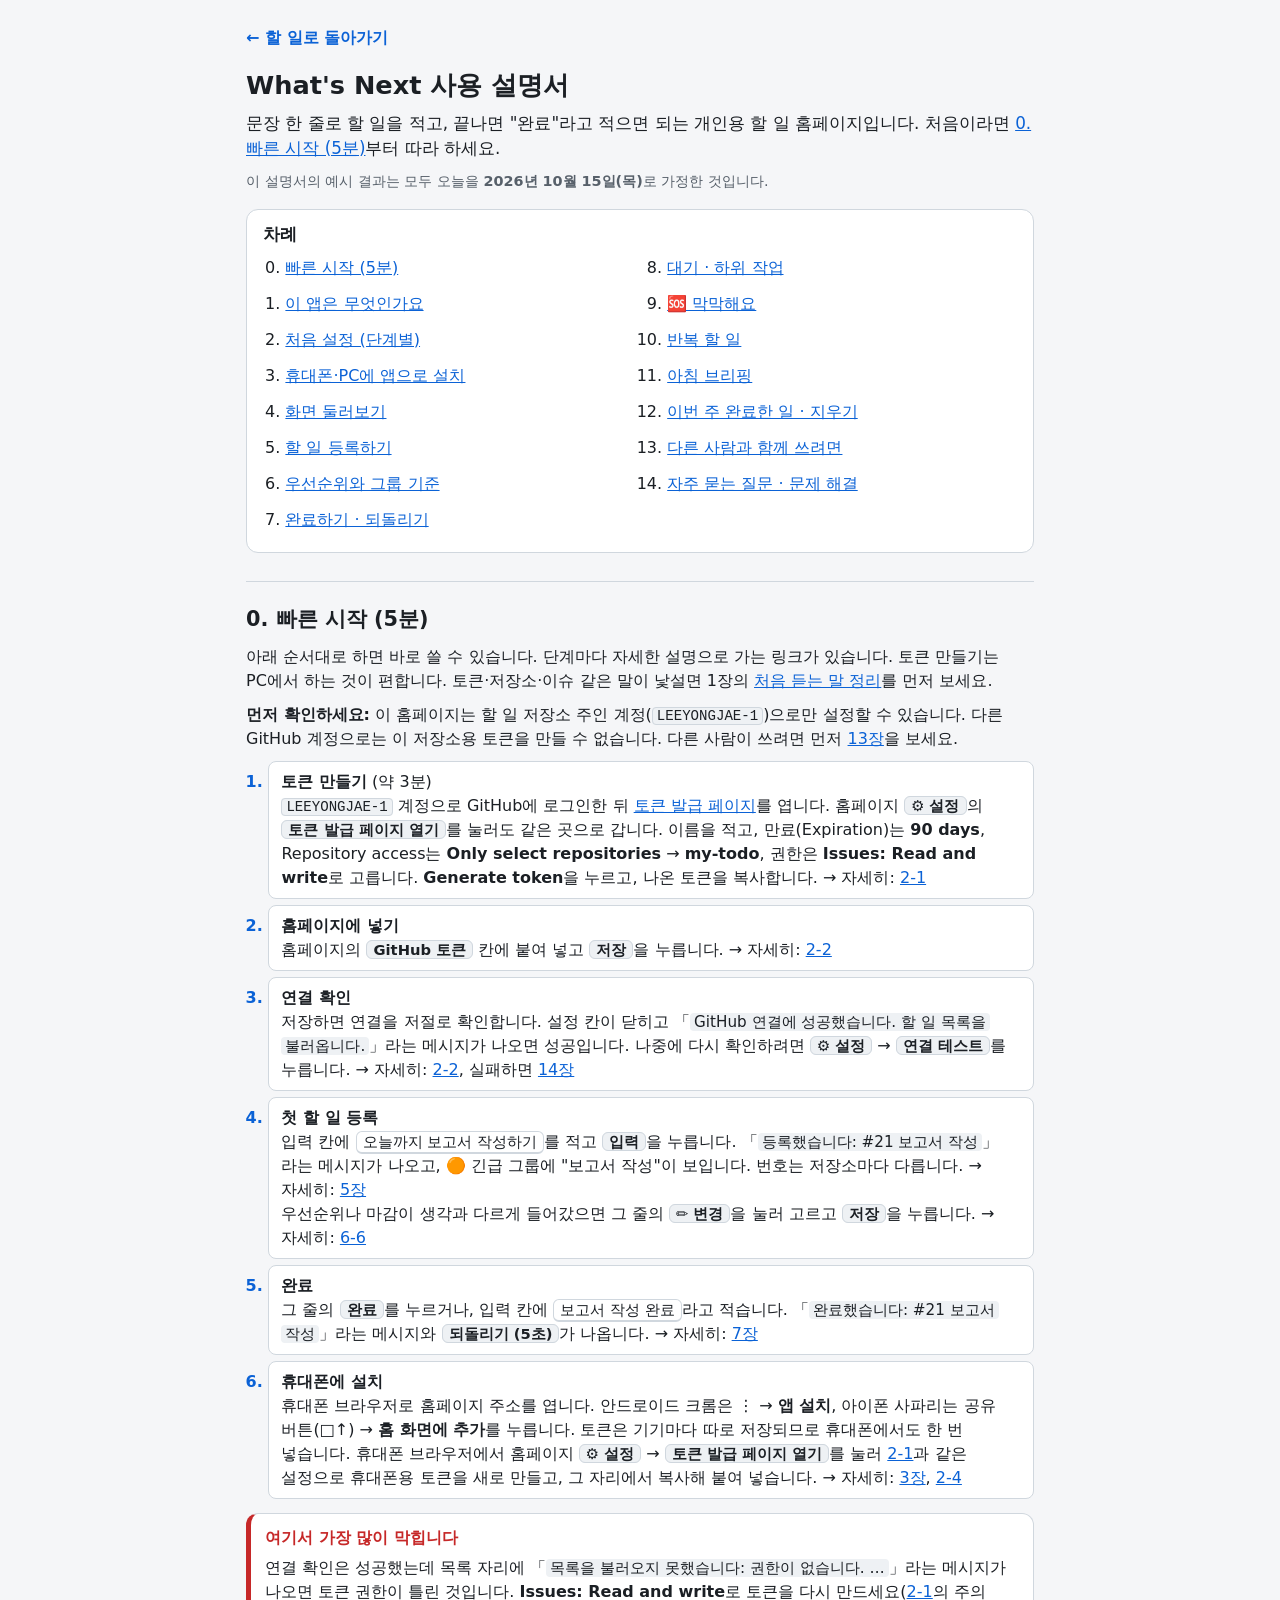
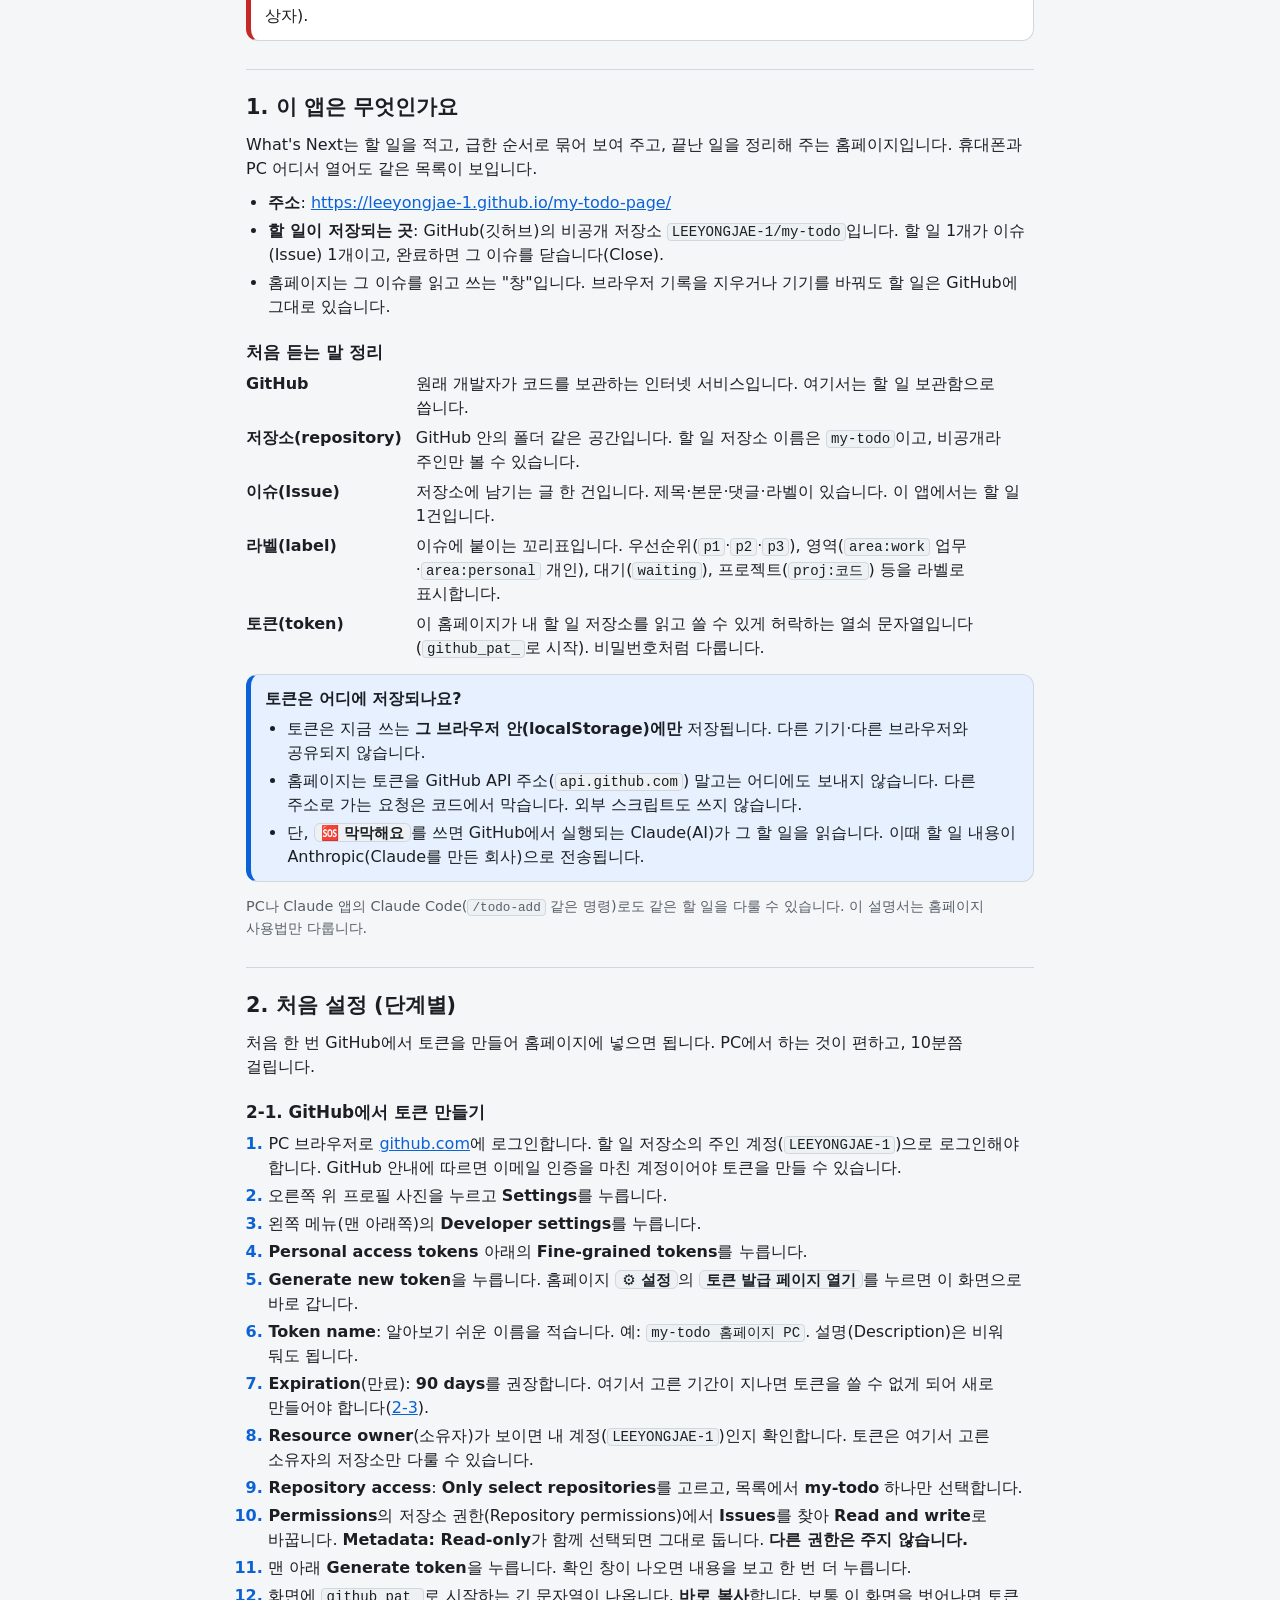
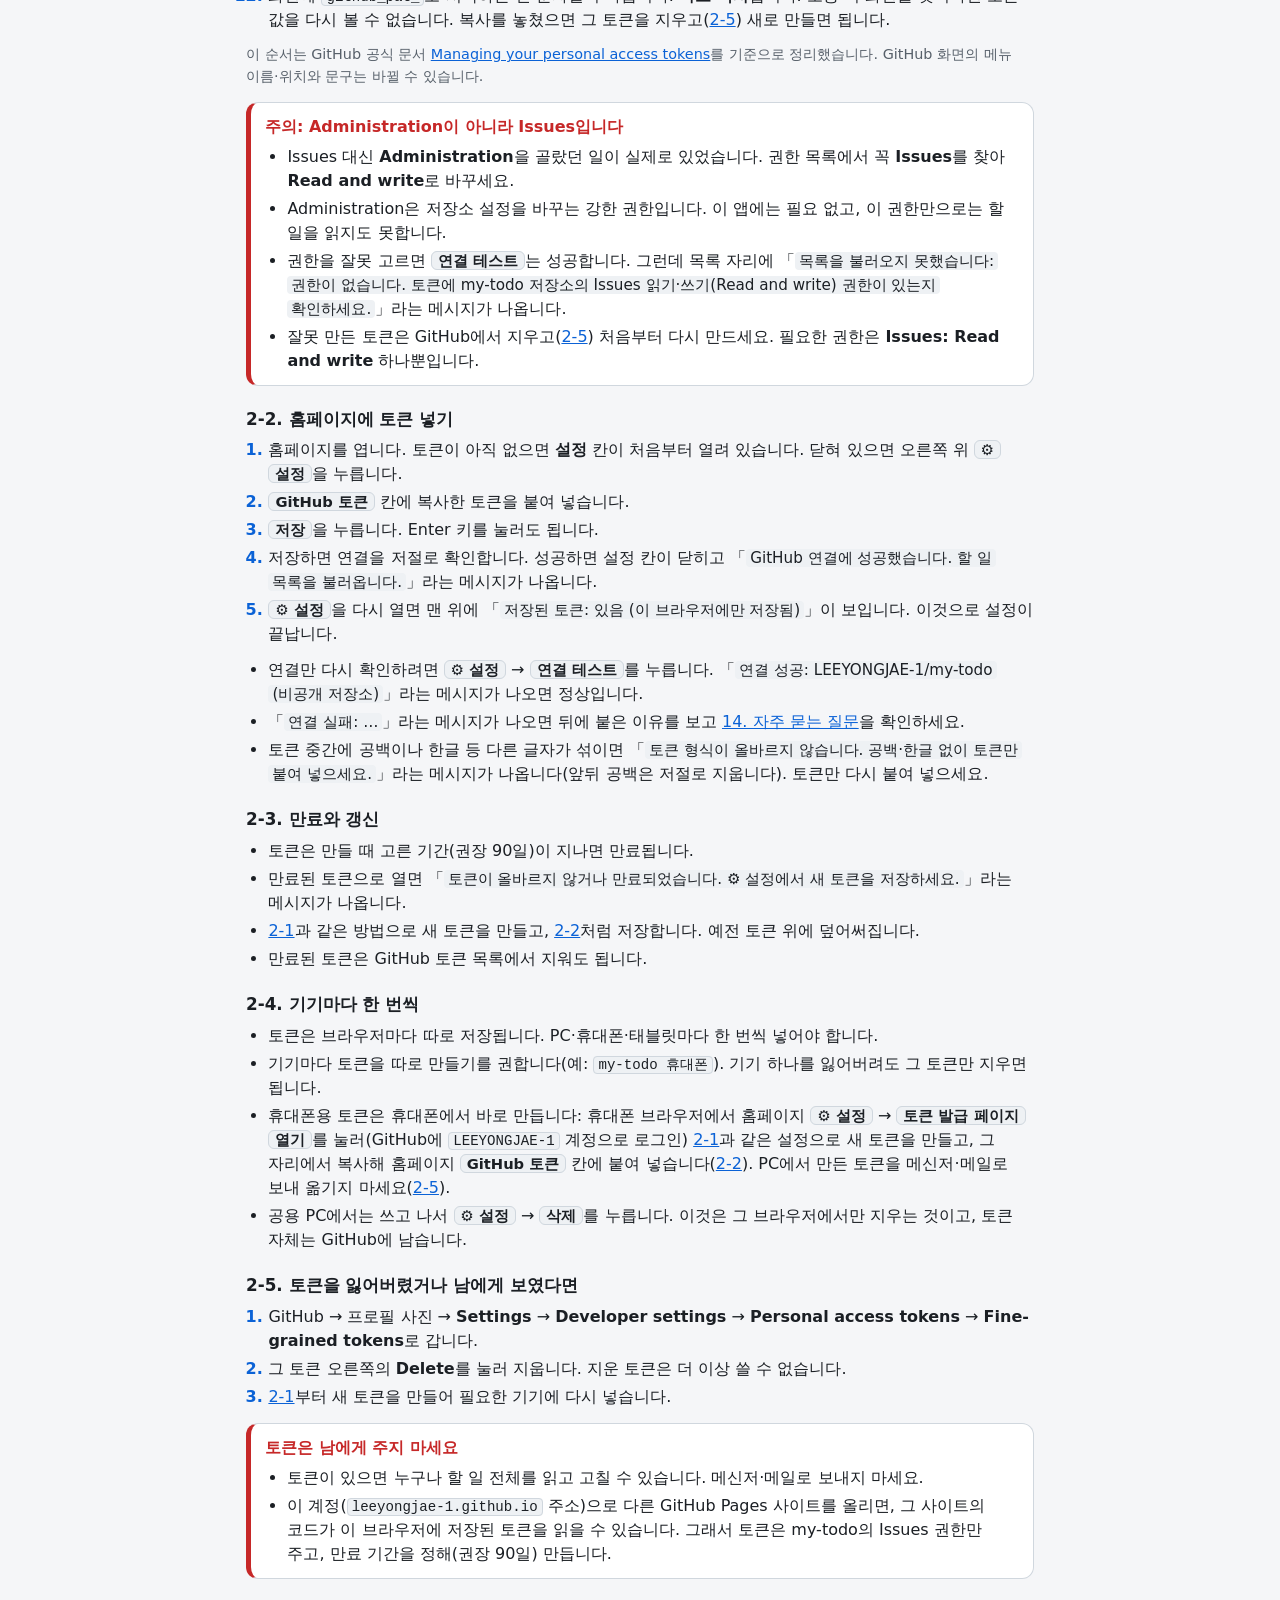
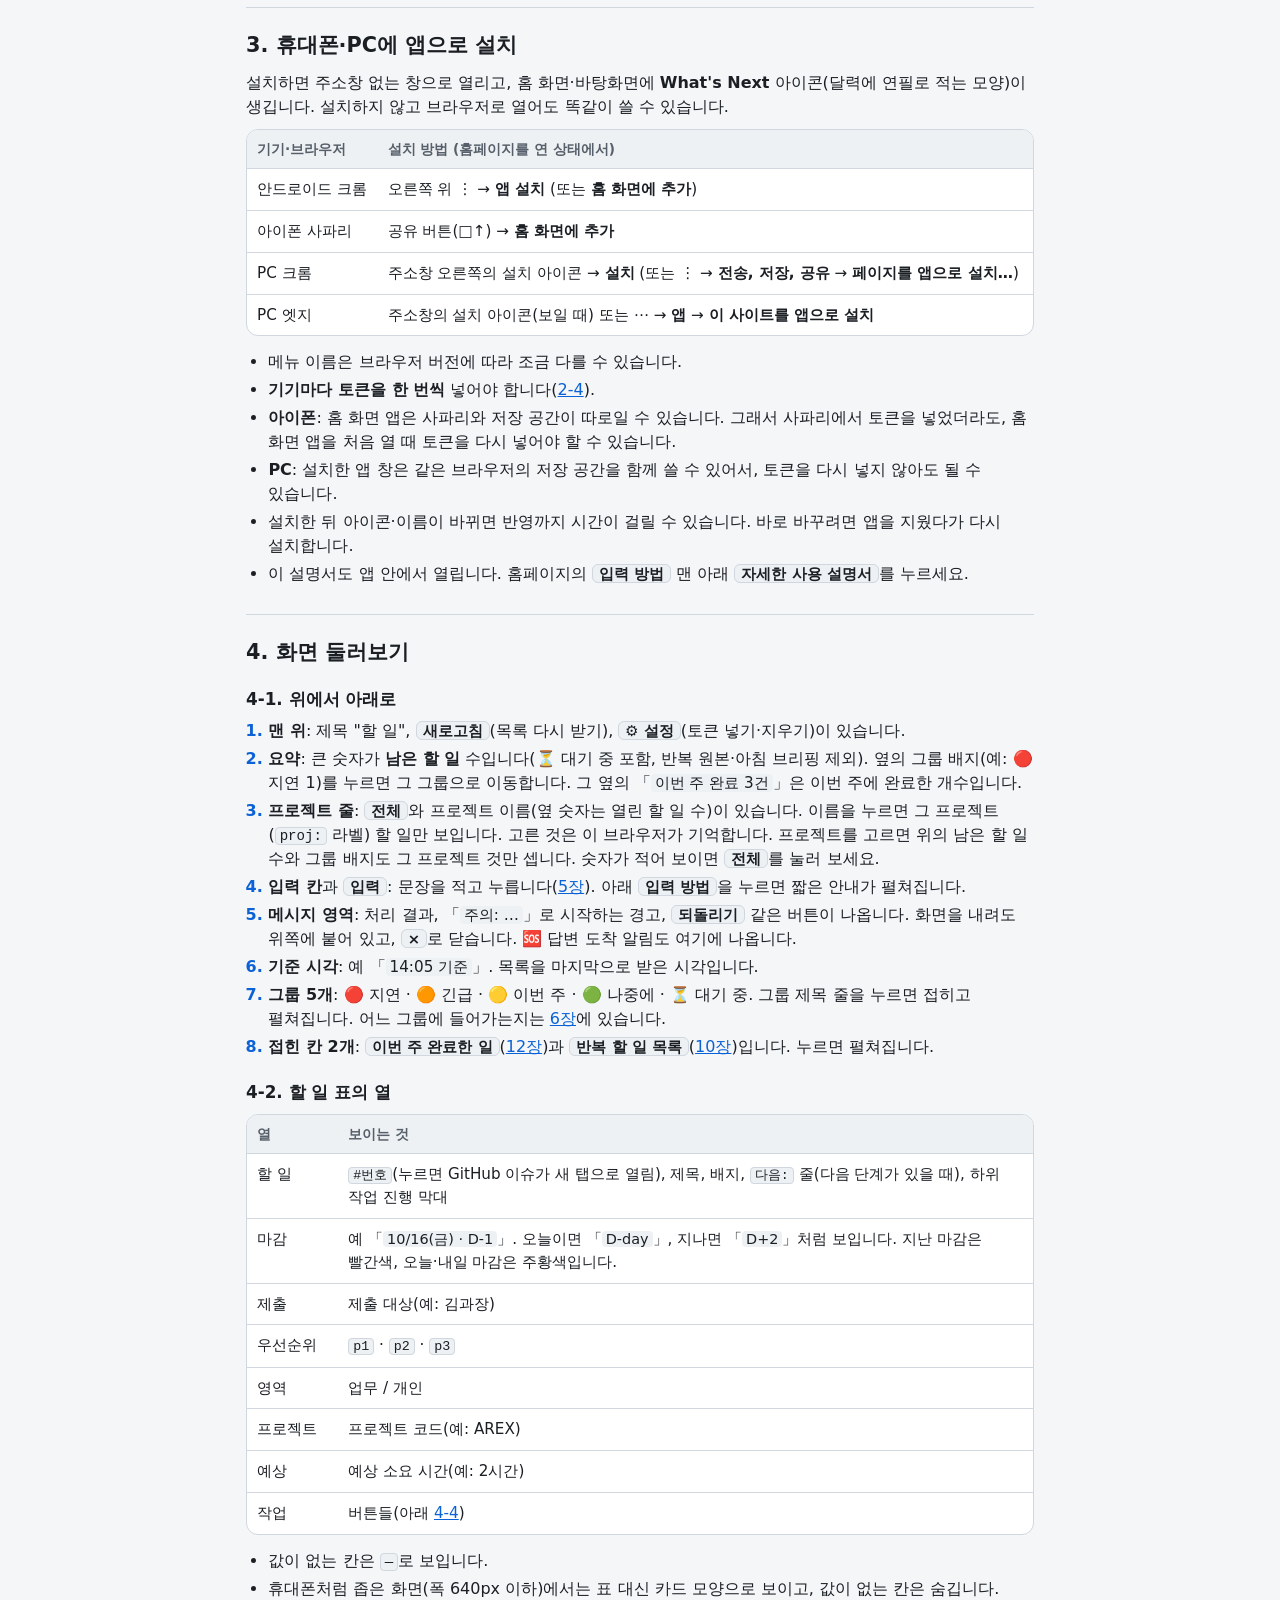
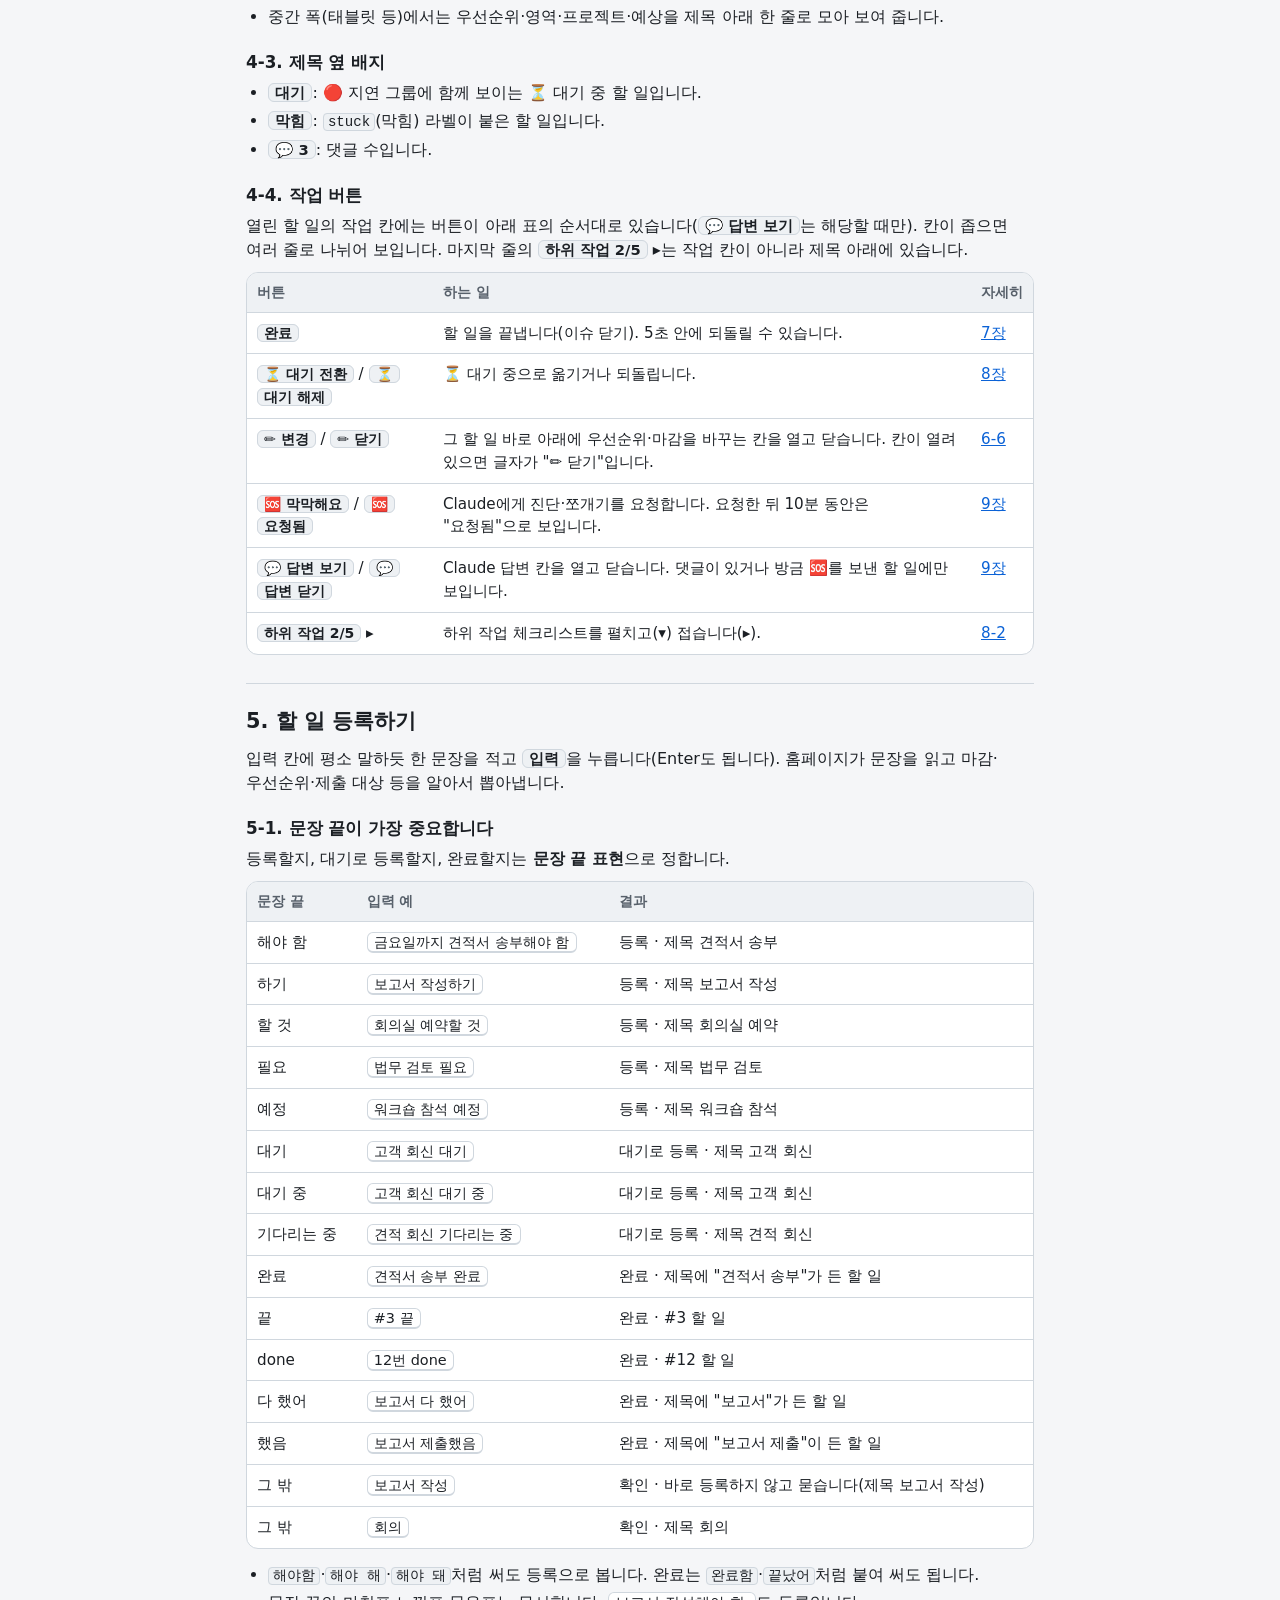
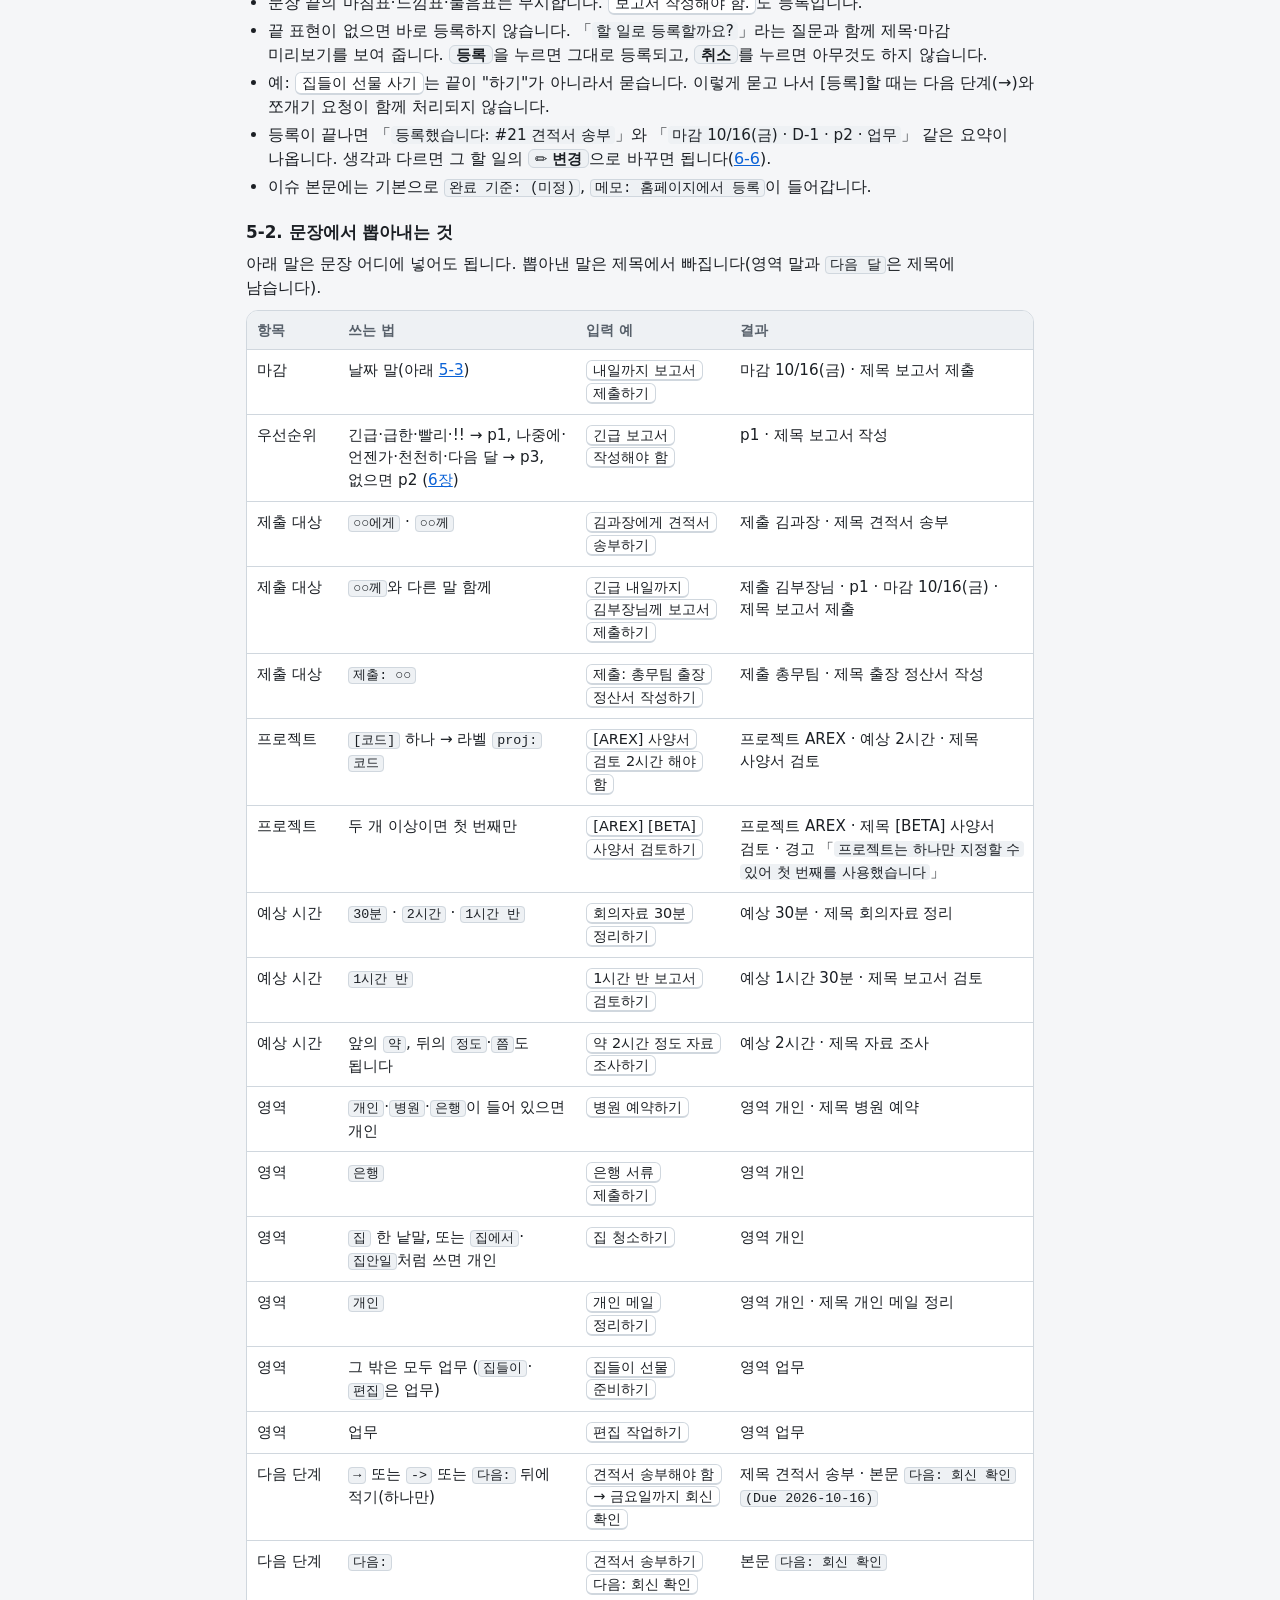
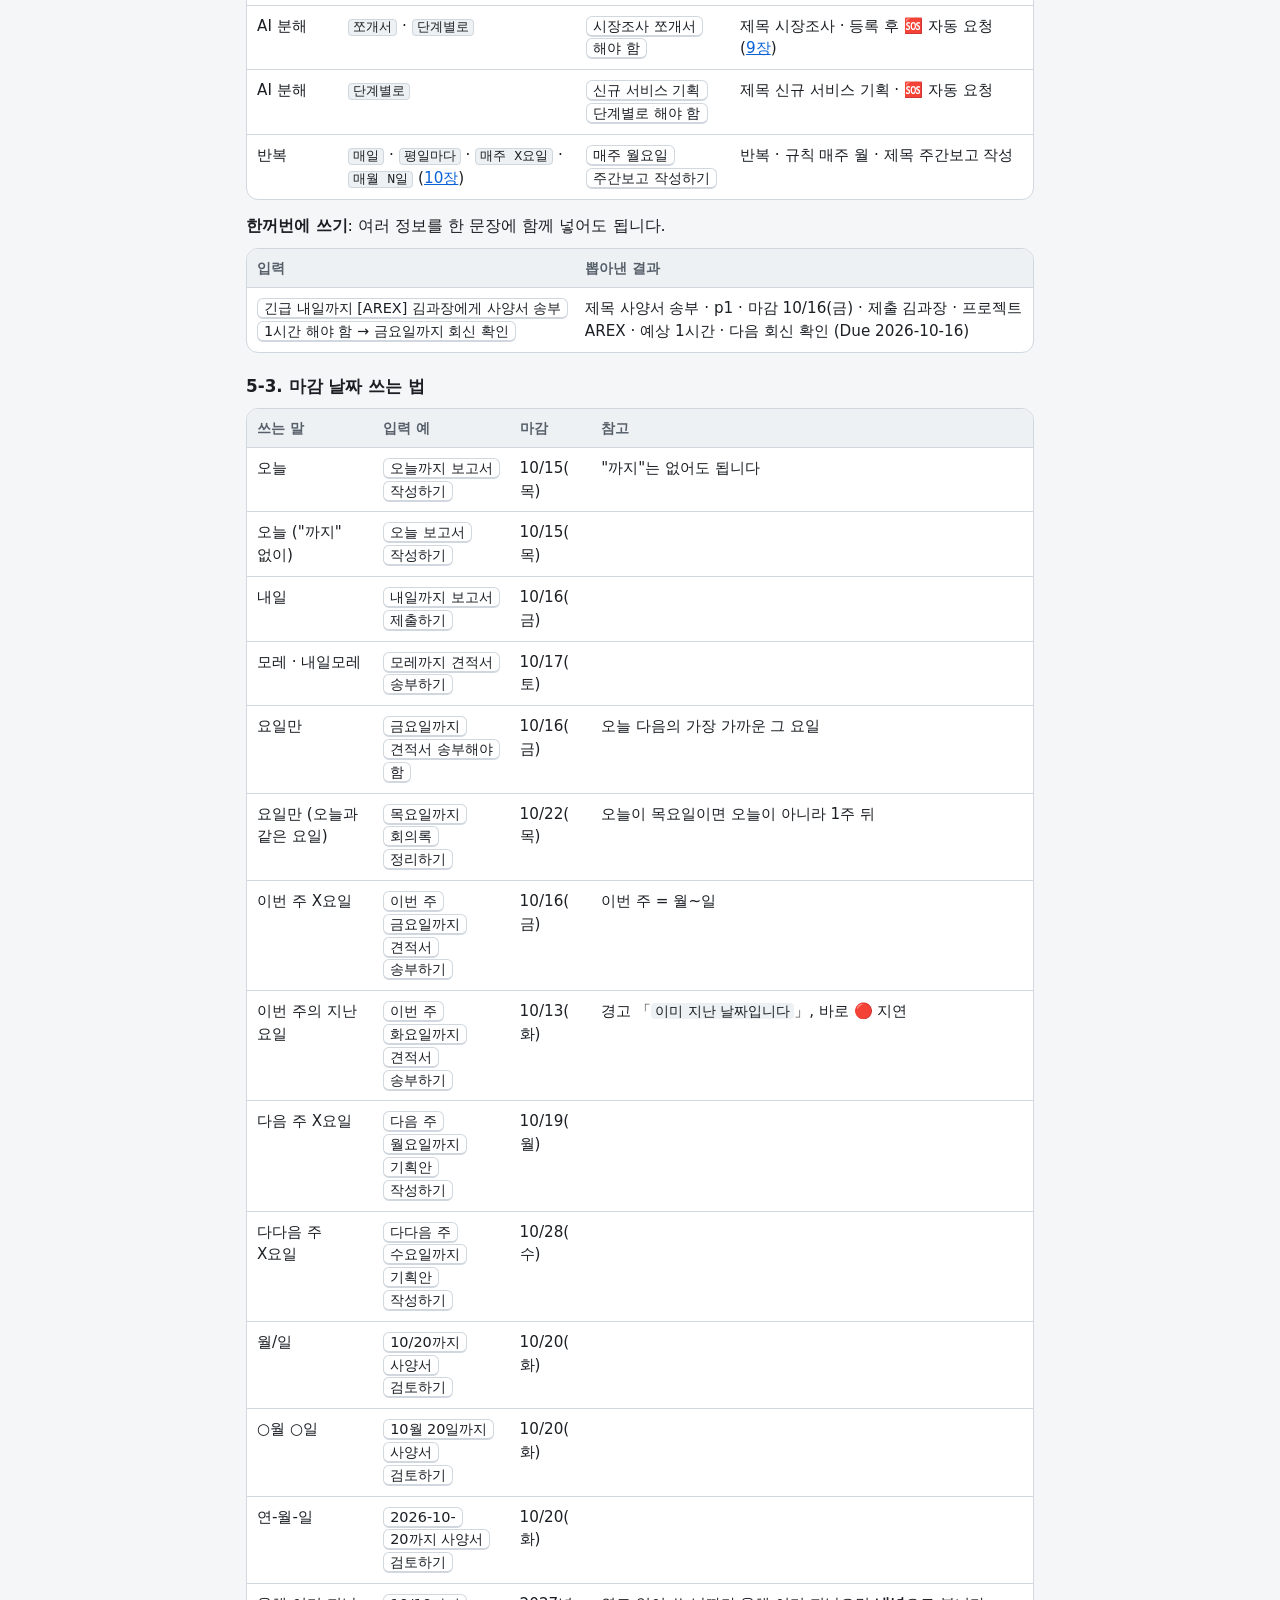
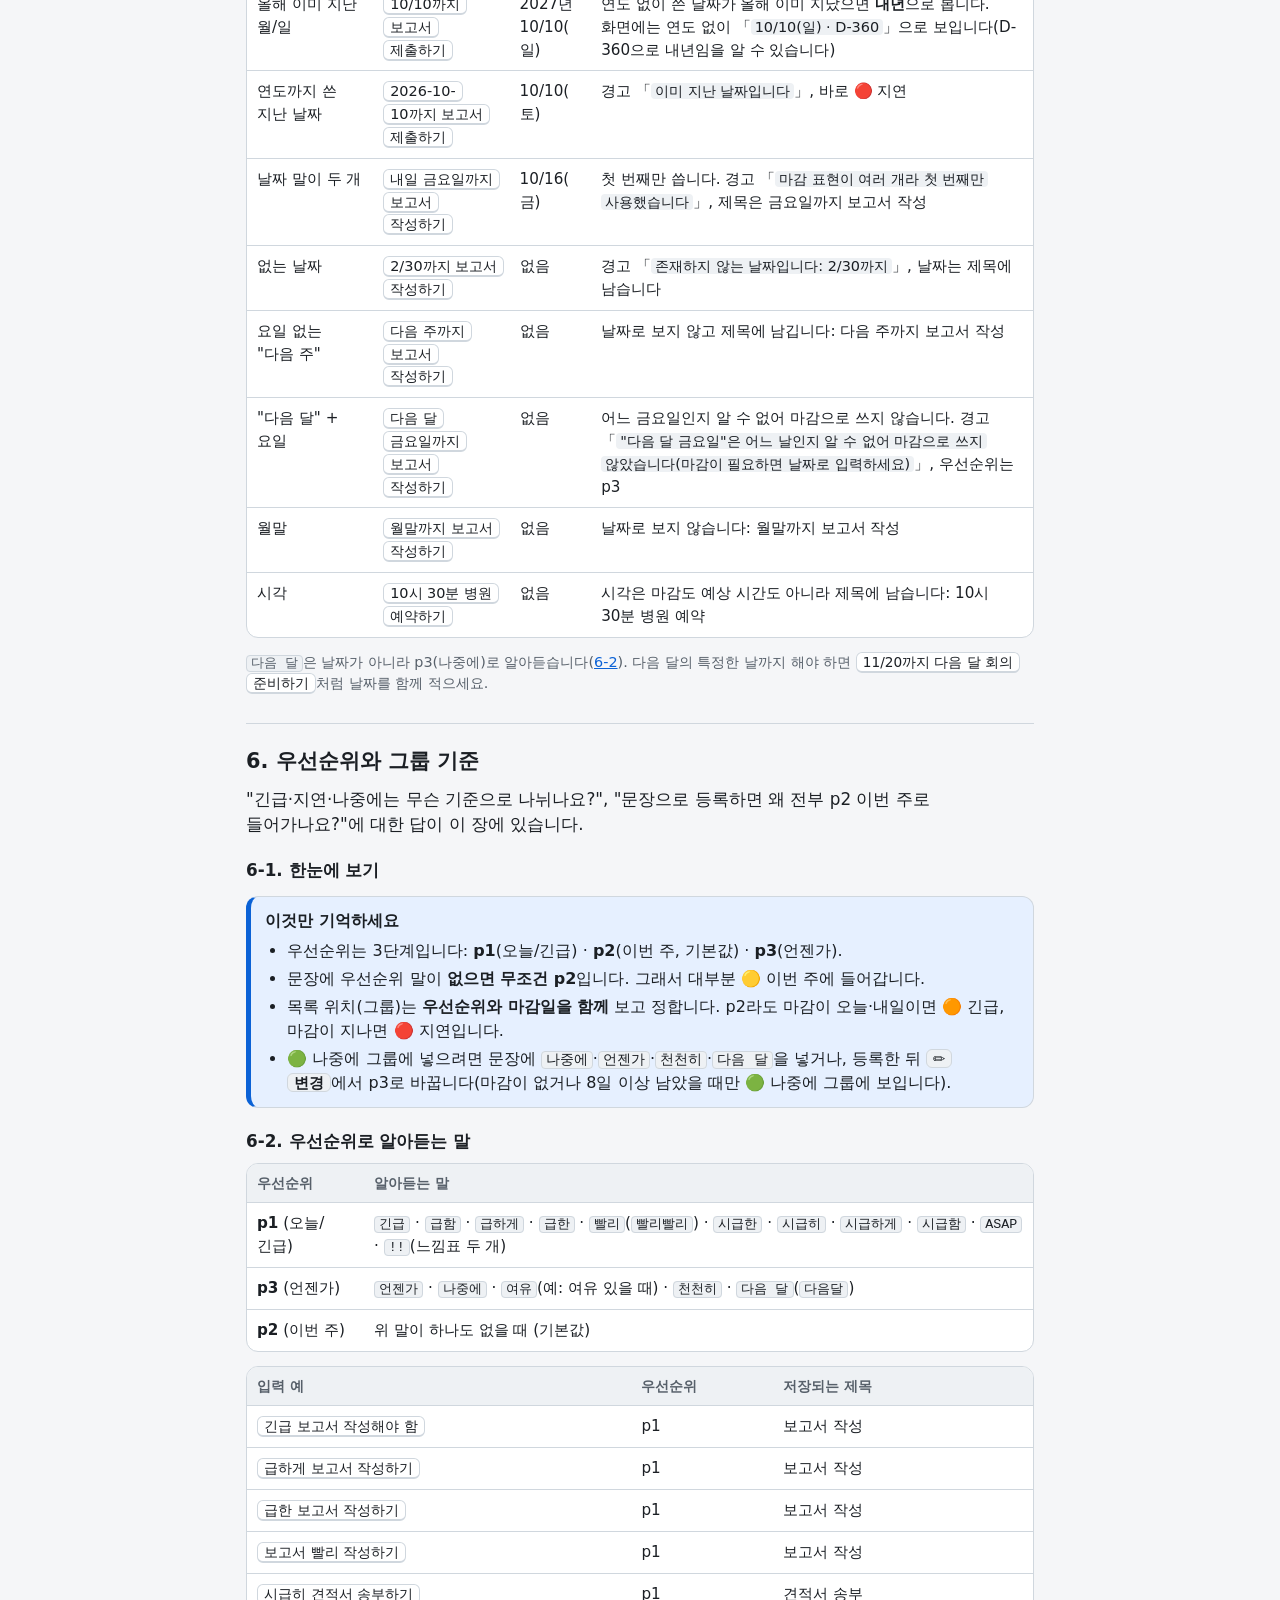
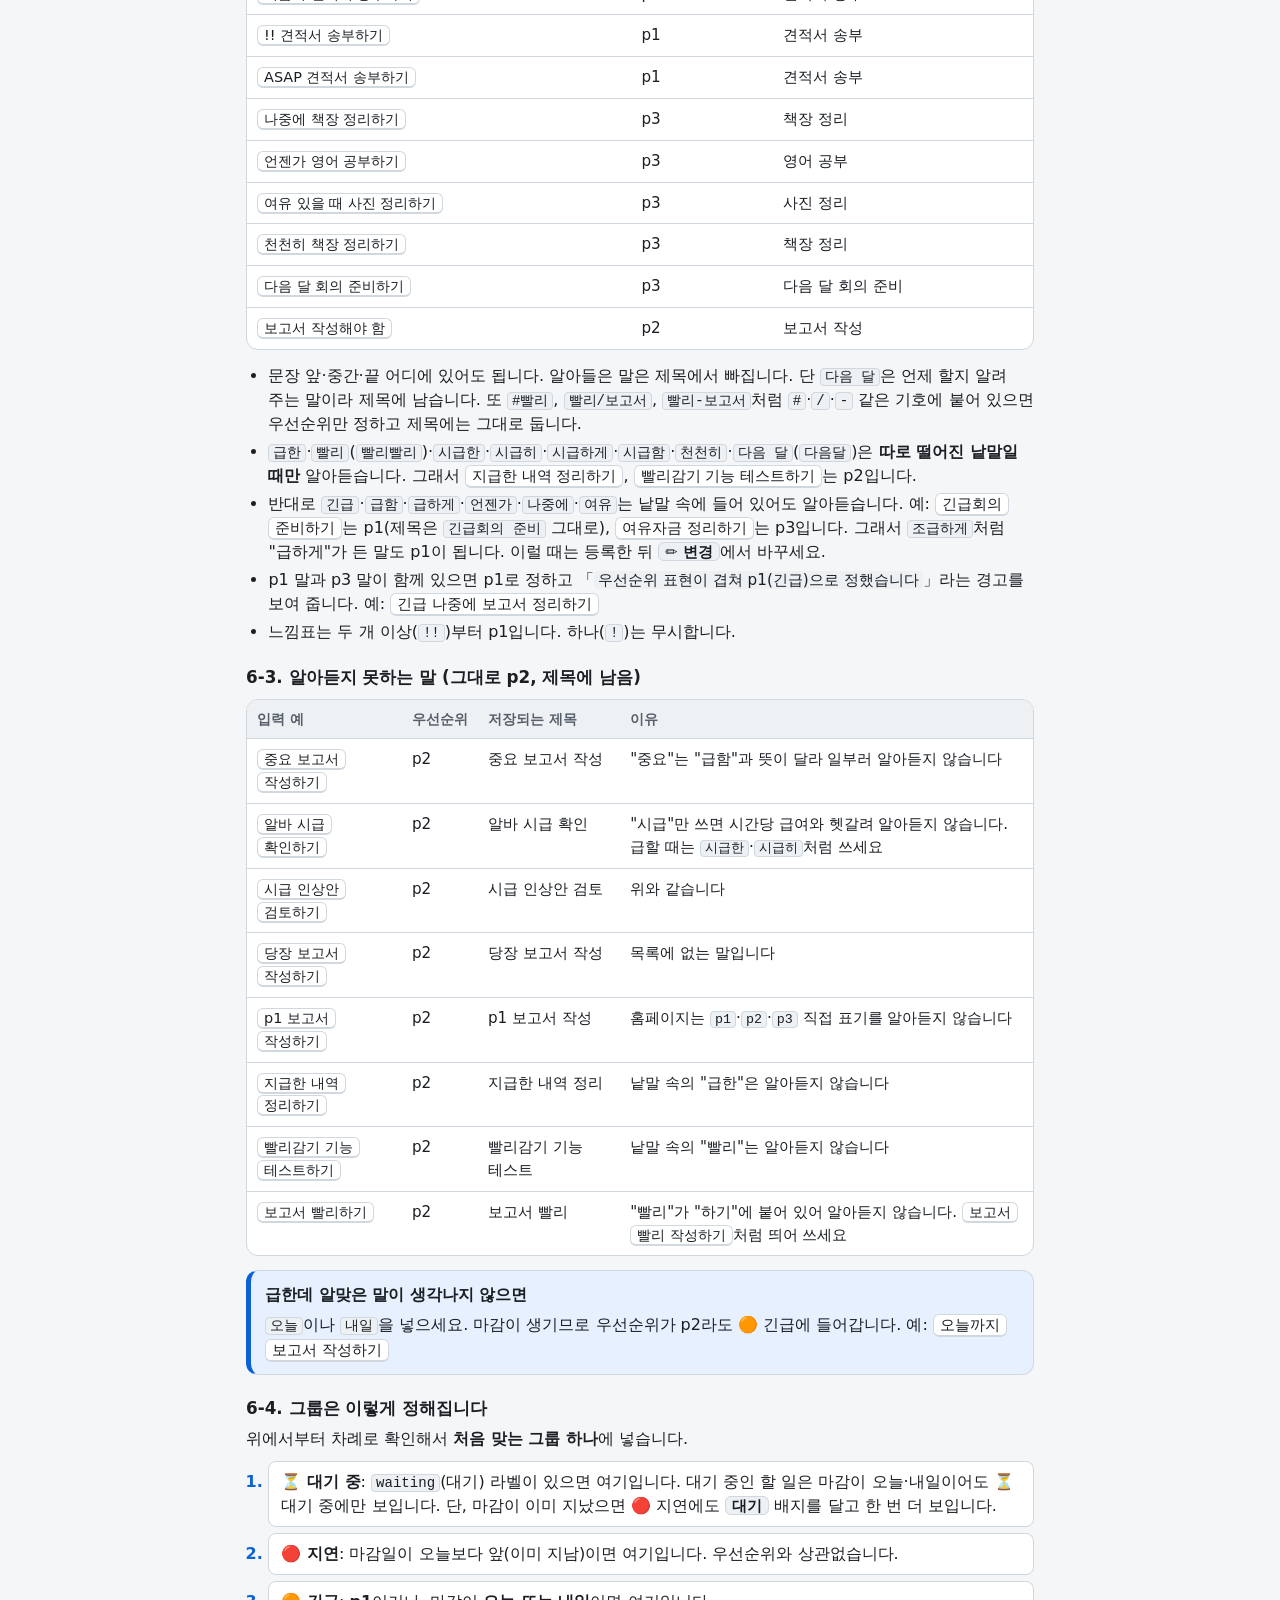
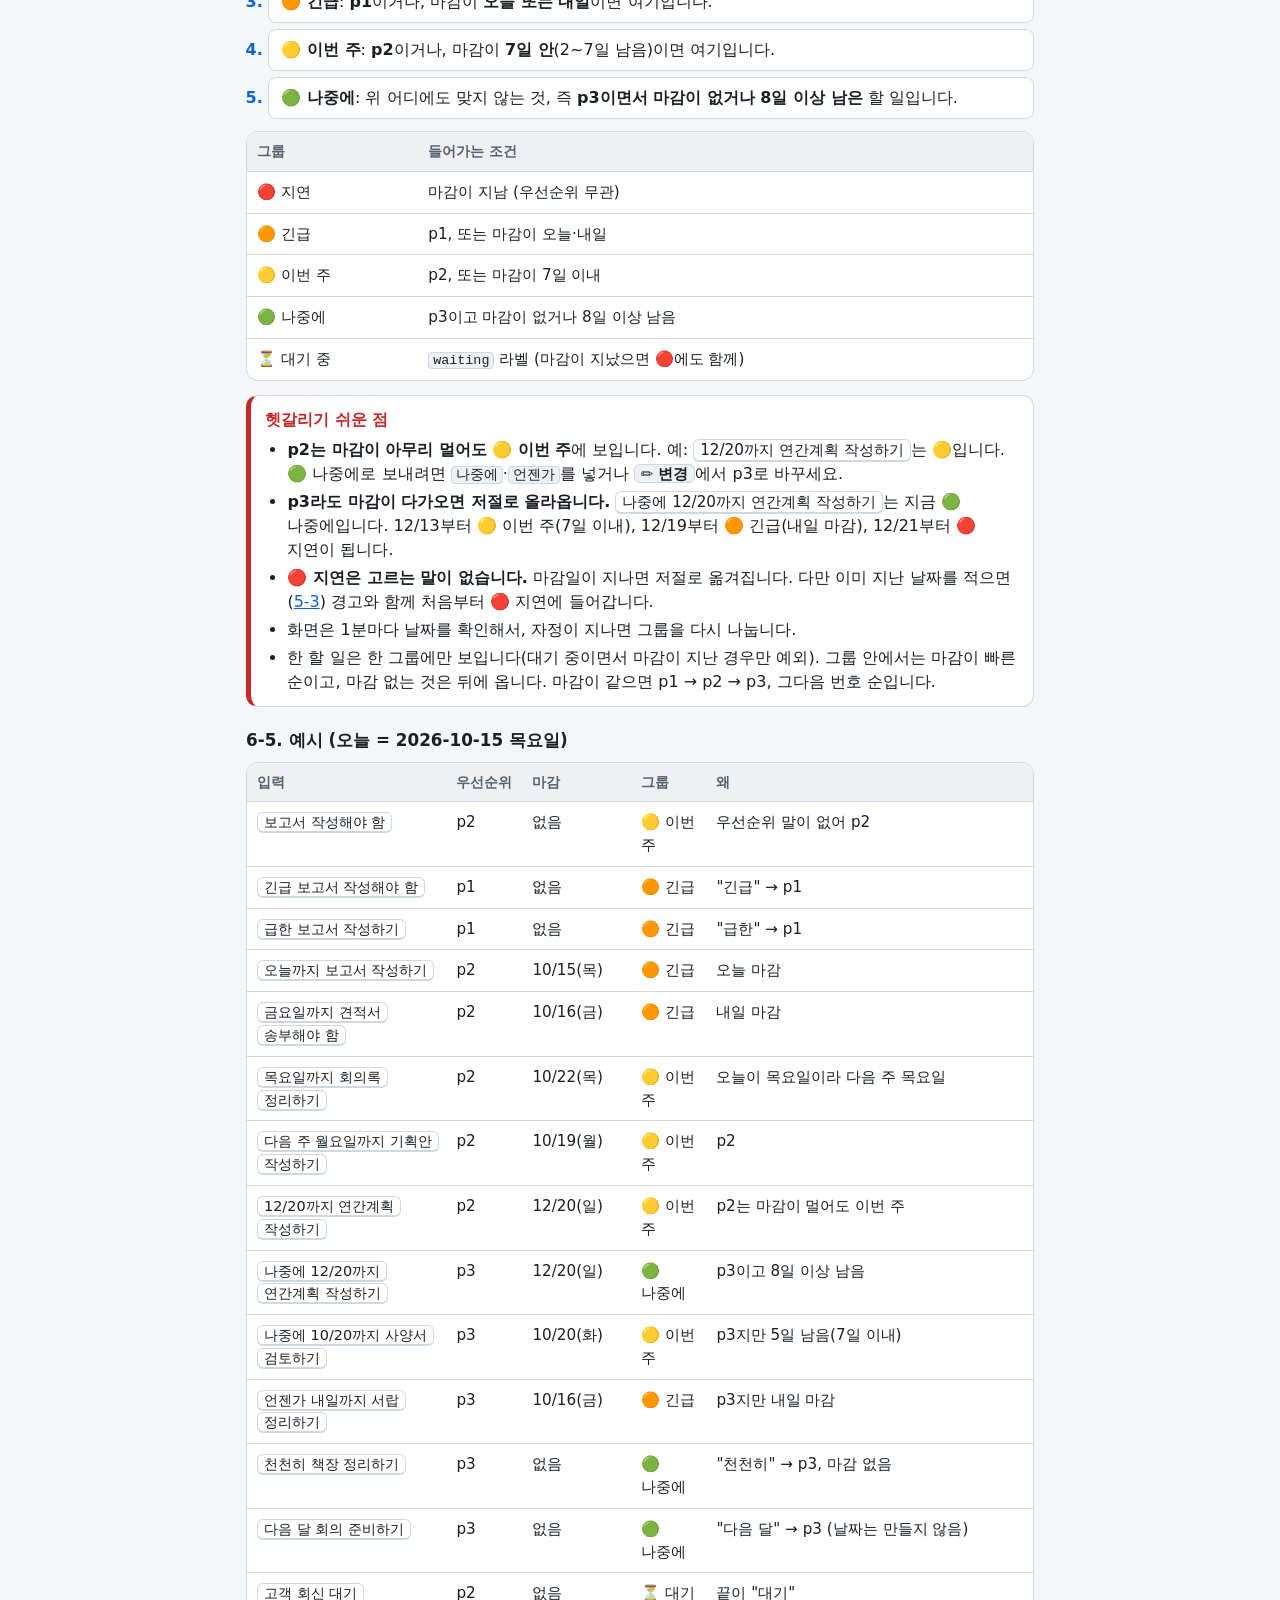
==== guide.html @ 2a973157 "홈페이지 배포: 완료 목록 [지우기]·답변 정리·우선순위 인식 확대·[✏ 변경]·사용 설명서 my-todo docs/ 26f0bc7(#14) 기준 사본. 사용 설명서 guide.h" ====
<!doctype html>
<html lang="ko">
<head>
<meta charset="utf-8">
<meta http-equiv="Content-Security-Policy" content="default-src 'none'; script-src 'self'; style-src 'self'; connect-src https://api.github.com; img-src 'self' data:; manifest-src 'self'; base-uri 'none'; form-action 'none'">
<meta name="referrer" content="no-referrer">
<meta name="viewport" content="width=device-width, initial-scale=1">
<meta name="color-scheme" content="light dark">
<meta name="robots" content="noindex, nofollow">
<title>What's Next 사용 설명서</title>
<meta name="theme-color" content="#f5f6f8" media="(prefers-color-scheme: light)">
<meta name="theme-color" content="#0f1216" media="(prefers-color-scheme: dark)">
<link rel="icon" href="icons/icon.svg" type="image/svg+xml">
<link rel="icon" href="icons/favicon-32.png" sizes="32x32" type="image/png">
<link rel="apple-touch-icon" href="icons/apple-touch-icon.png">
<link rel="stylesheet" href="style.css">
<link rel="stylesheet" href="guide.css">
</head>
<body>
<div class="guide-page" id="top">

<header class="guide-header">
  <p class="guide-back-row"><a class="guide-back" href="./">← 할 일로 돌아가기</a></p>
  <h1>What's Next 사용 설명서</h1>
  <p class="guide-lead">문장 한 줄로 할 일을 적고, 끝나면 "완료"라고 적으면 되는 개인용 할 일 홈페이지입니다. 처음이라면 <a href="#quick">0. 빠른 시작 (5분)</a>부터 따라 하세요.</p>
  <p class="guide-meta">이 설명서의 예시 결과는 모두 오늘을 <strong>2026년 10월 15일(목)</strong>로 가정한 것입니다.</p>
</header>

<nav class="guide-toc" aria-labelledby="guide-toc-title">
  <h2 id="guide-toc-title">차례</h2>
  <ol start="0">
    <li><a href="#quick">빠른 시작 (5분)</a></li>
    <li><a href="#about">이 앱은 무엇인가요</a></li>
    <li><a href="#setup">처음 설정 (단계별)</a></li>
    <li><a href="#install">휴대폰·PC에 앱으로 설치</a></li>
    <li><a href="#screen">화면 둘러보기</a></li>
    <li><a href="#add">할 일 등록하기</a></li>
    <li><a href="#priority">우선순위와 그룹 기준</a></li>
    <li><a href="#complete">완료하기 · 되돌리기</a></li>
    <li><a href="#waiting">대기 · 하위 작업</a></li>
    <li><a href="#sos">🆘 막막해요</a></li>
    <li><a href="#recurring">반복 할 일</a></li>
    <li><a href="#briefing">아침 브리핑</a></li>
    <li><a href="#done-week">이번 주 완료한 일 · 지우기</a></li>
    <li><a href="#sharing">다른 사람과 함께 쓰려면</a></li>
    <li><a href="#faq">자주 묻는 질문 · 문제 해결</a></li>
  </ol>
</nav>

<!-- 0 ─────────────────────────────────────────── -->
<section class="guide-section" id="quick" aria-labelledby="quick-title">
  <h2 id="quick-title">0. 빠른 시작 (5분)</h2>
  <p>아래 순서대로 하면 바로 쓸 수 있습니다. 단계마다 자세한 설명으로 가는 링크가 있습니다. 토큰 만들기는 PC에서 하는 것이 편합니다. 토큰·저장소·이슈 같은 말이 낯설면 1장의 <a href="#terms">처음 듣는 말 정리</a>를 먼저 보세요.</p>
  <p><strong>먼저 확인하세요:</strong> 이 홈페이지는 할 일 저장소 주인 계정(<code>LEEYONGJAE-1</code>)으로만 설정할 수 있습니다. 다른 GitHub 계정으로는 이 저장소용 토큰을 만들 수 없습니다. 다른 사람이 쓰려면 먼저 <a href="#sharing">13장</a>을 보세요.</p>
  <ol class="guide-steps guide-flow">
    <li><strong>토큰 만들기</strong> (약 3분)<br>
      <code>LEEYONGJAE-1</code> 계정으로 GitHub에 로그인한 뒤 <a href="https://github.com/settings/personal-access-tokens/new" target="_blank" rel="noopener noreferrer">토큰 발급 페이지</a>를 엽니다. 홈페이지 <span class="guide-ui">⚙ 설정</span>의 <span class="guide-ui">토큰 발급 페이지 열기</span>를 눌러도 같은 곳으로 갑니다.
      이름을 적고, 만료(Expiration)는 <strong>90 days</strong>, Repository access는 <strong>Only select repositories</strong> → <strong>my-todo</strong>, 권한은 <strong>Issues: Read and write</strong>로 고릅니다.
      <strong>Generate token</strong>을 누르고, 나온 토큰을 복사합니다. → 자세히: <a href="#setup-token">2-1</a></li>
    <li><strong>홈페이지에 넣기</strong><br>
      홈페이지의 <span class="guide-ui">GitHub 토큰</span> 칸에 붙여 넣고 <span class="guide-ui">저장</span>을 누릅니다. → 자세히: <a href="#setup-paste">2-2</a></li>
    <li><strong>연결 확인</strong><br>
      저장하면 연결을 저절로 확인합니다. 설정 칸이 닫히고 「<samp>GitHub 연결에 성공했습니다. 할 일 목록을 불러옵니다.</samp>」라는 메시지가 나오면 성공입니다.
      나중에 다시 확인하려면 <span class="guide-ui">⚙ 설정</span> → <span class="guide-ui">연결 테스트</span>를 누릅니다. → 자세히: <a href="#setup-paste">2-2</a>, 실패하면 <a href="#faq">14장</a></li>
    <li><strong>첫 할 일 등록</strong><br>
      입력 칸에 <kbd>오늘까지 보고서 작성하기</kbd>를 적고 <span class="guide-ui">입력</span>을 누릅니다.
      「<samp>등록했습니다: #21 보고서 작성</samp>」라는 메시지가 나오고, 🟠 긴급 그룹에 "보고서 작성"이 보입니다. 번호는 저장소마다 다릅니다. → 자세히: <a href="#add">5장</a><br>
      우선순위나 마감이 생각과 다르게 들어갔으면 그 줄의 <span class="guide-ui">✏ 변경</span>을 눌러 고르고 <span class="guide-ui">저장</span>을 누릅니다. → 자세히: <a href="#priority-edit">6-6</a></li>
    <li><strong>완료</strong><br>
      그 줄의 <span class="guide-ui">완료</span>를 누르거나, 입력 칸에 <kbd>보고서 작성 완료</kbd>라고 적습니다.
      「<samp>완료했습니다: #21 보고서 작성</samp>」라는 메시지와 <span class="guide-ui">되돌리기 (5초)</span>가 나옵니다. → 자세히: <a href="#complete">7장</a></li>
    <li><strong>휴대폰에 설치</strong><br>
      휴대폰 브라우저로 홈페이지 주소를 엽니다. 안드로이드 크롬은 ⋮ → <strong>앱 설치</strong>, 아이폰 사파리는 공유 버튼(□↑) → <strong>홈 화면에 추가</strong>를 누릅니다.
      토큰은 기기마다 따로 저장되므로 휴대폰에서도 한 번 넣습니다. 휴대폰 브라우저에서 홈페이지 <span class="guide-ui">⚙ 설정</span> → <span class="guide-ui">토큰 발급 페이지 열기</span>를 눌러 <a href="#setup-token">2-1</a>과 같은 설정으로 휴대폰용 토큰을 새로 만들고, 그 자리에서 복사해 붙여 넣습니다. → 자세히: <a href="#install">3장</a>, <a href="#setup-devices">2-4</a></li>
  </ol>
  <aside class="guide-warn">
    <p class="guide-box-title">여기서 가장 많이 막힙니다</p>
    <p>연결 확인은 성공했는데 목록 자리에 「<samp>목록을 불러오지 못했습니다: 권한이 없습니다. …</samp>」라는 메시지가 나오면 토큰 권한이 틀린 것입니다. <strong>Issues: Read and write</strong>로 토큰을 다시 만드세요(<a href="#setup-token">2-1</a>의 주의 상자).</p>
  </aside>
</section>

<!-- 1 ─────────────────────────────────────────── -->
<section class="guide-section" id="about" aria-labelledby="about-title">
  <h2 id="about-title">1. 이 앱은 무엇인가요</h2>
  <p>What's Next는 할 일을 적고, 급한 순서로 묶어 보여 주고, 끝난 일을 정리해 주는 홈페이지입니다. 휴대폰과 PC 어디서 열어도 같은 목록이 보입니다.</p>
  <ul>
    <li><strong>주소</strong>: <a href="https://leeyongjae-1.github.io/my-todo-page/">https://leeyongjae-1.github.io/my-todo-page/</a></li>
    <li><strong>할 일이 저장되는 곳</strong>: GitHub(깃허브)의 비공개 저장소 <code>LEEYONGJAE-1/my-todo</code>입니다. 할 일 1개가 이슈(Issue) 1개이고, 완료하면 그 이슈를 닫습니다(Close).</li>
    <li>홈페이지는 그 이슈를 읽고 쓰는 "창"입니다. 브라우저 기록을 지우거나 기기를 바꿔도 할 일은 GitHub에 그대로 있습니다.</li>
  </ul>

  <h3 id="terms">처음 듣는 말 정리</h3>
  <dl class="guide-terms">
    <dt>GitHub</dt>
    <dd>원래 개발자가 코드를 보관하는 인터넷 서비스입니다. 여기서는 할 일 보관함으로 씁니다.</dd>
    <dt>저장소(repository)</dt>
    <dd>GitHub 안의 폴더 같은 공간입니다. 할 일 저장소 이름은 <code>my-todo</code>이고, 비공개라 주인만 볼 수 있습니다.</dd>
    <dt>이슈(Issue)</dt>
    <dd>저장소에 남기는 글 한 건입니다. 제목·본문·댓글·라벨이 있습니다. 이 앱에서는 할 일 1건입니다.</dd>
    <dt>라벨(label)</dt>
    <dd>이슈에 붙이는 꼬리표입니다. 우선순위(<code>p1</code>·<code>p2</code>·<code>p3</code>), 영역(<code>area:work</code> 업무·<code>area:personal</code> 개인), 대기(<code>waiting</code>), 프로젝트(<code>proj:코드</code>) 등을 라벨로 표시합니다.</dd>
    <dt>토큰(token)</dt>
    <dd>이 홈페이지가 내 할 일 저장소를 읽고 쓸 수 있게 허락하는 열쇠 문자열입니다(<code>github_pat_</code>로 시작). 비밀번호처럼 다룹니다.</dd>
  </dl>

  <aside class="guide-note">
    <p class="guide-box-title">토큰은 어디에 저장되나요?</p>
    <ul>
      <li>토큰은 지금 쓰는 <strong>그 브라우저 안(localStorage)에만</strong> 저장됩니다. 다른 기기·다른 브라우저와 공유되지 않습니다.</li>
      <li>홈페이지는 토큰을 GitHub API 주소(<code>api.github.com</code>) 말고는 어디에도 보내지 않습니다. 다른 주소로 가는 요청은 코드에서 막습니다. 외부 스크립트도 쓰지 않습니다.</li>
      <li>단, <span class="guide-ui">🆘 막막해요</span>를 쓰면 GitHub에서 실행되는 Claude(AI)가 그 할 일을 읽습니다. 이때 할 일 내용이 Anthropic(Claude를 만든 회사)으로 전송됩니다.</li>
    </ul>
  </aside>
  <p class="guide-small">PC나 Claude 앱의 Claude Code(<code>/todo-add</code> 같은 명령)로도 같은 할 일을 다룰 수 있습니다. 이 설명서는 홈페이지 사용법만 다룹니다.</p>
</section>

<!-- 2 ─────────────────────────────────────────── -->
<section class="guide-section" id="setup" aria-labelledby="setup-title">
  <h2 id="setup-title">2. 처음 설정 (단계별)</h2>
  <p>처음 한 번 GitHub에서 토큰을 만들어 홈페이지에 넣으면 됩니다. PC에서 하는 것이 편하고, 10분쯤 걸립니다.</p>

  <h3 id="setup-token">2-1. GitHub에서 토큰 만들기</h3>
  <ol class="guide-steps">
    <li>PC 브라우저로 <a href="https://github.com/" target="_blank" rel="noopener noreferrer">github.com</a>에 로그인합니다. 할 일 저장소의 주인 계정(<code>LEEYONGJAE-1</code>)으로 로그인해야 합니다. GitHub 안내에 따르면 이메일 인증을 마친 계정이어야 토큰을 만들 수 있습니다.</li>
    <li>오른쪽 위 프로필 사진을 누르고 <strong>Settings</strong>를 누릅니다.</li>
    <li>왼쪽 메뉴(맨 아래쪽)의 <strong>Developer settings</strong>를 누릅니다.</li>
    <li><strong>Personal access tokens</strong> 아래의 <strong>Fine-grained tokens</strong>를 누릅니다.</li>
    <li><strong>Generate new token</strong>을 누릅니다. 홈페이지 <span class="guide-ui">⚙ 설정</span>의 <span class="guide-ui">토큰 발급 페이지 열기</span>를 누르면 이 화면으로 바로 갑니다.</li>
    <li><strong>Token name</strong>: 알아보기 쉬운 이름을 적습니다. 예: <code>my-todo 홈페이지 PC</code>. 설명(Description)은 비워 둬도 됩니다.</li>
    <li><strong>Expiration</strong>(만료): <strong>90 days</strong>를 권장합니다. 여기서 고른 기간이 지나면 토큰을 쓸 수 없게 되어 새로 만들어야 합니다(<a href="#setup-renew">2-3</a>).</li>
    <li><strong>Resource owner</strong>(소유자)가 보이면 내 계정(<code>LEEYONGJAE-1</code>)인지 확인합니다. 토큰은 여기서 고른 소유자의 저장소만 다룰 수 있습니다.</li>
    <li><strong>Repository access</strong>: <strong>Only select repositories</strong>를 고르고, 목록에서 <strong>my-todo</strong> 하나만 선택합니다.</li>
    <li><strong>Permissions</strong>의 저장소 권한(Repository permissions)에서 <strong>Issues</strong>를 찾아 <strong>Read and write</strong>로 바꿉니다. <strong>Metadata: Read-only</strong>가 함께 선택되면 그대로 둡니다. <strong>다른 권한은 주지 않습니다.</strong></li>
    <li>맨 아래 <strong>Generate token</strong>을 누릅니다. 확인 창이 나오면 내용을 보고 한 번 더 누릅니다.</li>
    <li>화면에 <code>github_pat_</code>로 시작하는 긴 문자열이 나옵니다. <strong>바로 복사</strong>합니다. 보통 이 화면을 벗어나면 토큰 값을 다시 볼 수 없습니다. 복사를 놓쳤으면 그 토큰을 지우고(<a href="#setup-lost">2-5</a>) 새로 만들면 됩니다.</li>
  </ol>
  <p class="guide-small">이 순서는 GitHub 공식 문서 <a href="https://docs.github.com/en/authentication/keeping-your-account-and-data-secure/managing-your-personal-access-tokens" target="_blank" rel="noopener noreferrer">Managing your personal access tokens</a>를 기준으로 정리했습니다. GitHub 화면의 메뉴 이름·위치와 문구는 바뀔 수 있습니다.</p>

  <aside class="guide-warn">
    <p class="guide-box-title">주의: Administration이 아니라 Issues입니다</p>
    <ul>
      <li>Issues 대신 <strong>Administration</strong>을 골랐던 일이 실제로 있었습니다. 권한 목록에서 꼭 <strong>Issues</strong>를 찾아 <strong>Read and write</strong>로 바꾸세요.</li>
      <li>Administration은 저장소 설정을 바꾸는 강한 권한입니다. 이 앱에는 필요 없고, 이 권한만으로는 할 일을 읽지도 못합니다.</li>
      <li>권한을 잘못 고르면 <span class="guide-ui">연결 테스트</span>는 성공합니다. 그런데 목록 자리에 「<samp>목록을 불러오지 못했습니다: 권한이 없습니다. 토큰에 my-todo 저장소의 Issues 읽기·쓰기(Read and write) 권한이 있는지 확인하세요.</samp>」라는 메시지가 나옵니다.</li>
      <li>잘못 만든 토큰은 GitHub에서 지우고(<a href="#setup-lost">2-5</a>) 처음부터 다시 만드세요. 필요한 권한은 <strong>Issues: Read and write</strong> 하나뿐입니다.</li>
    </ul>
  </aside>

  <h3 id="setup-paste">2-2. 홈페이지에 토큰 넣기</h3>
  <ol class="guide-steps">
    <li>홈페이지를 엽니다. 토큰이 아직 없으면 <strong>설정</strong> 칸이 처음부터 열려 있습니다. 닫혀 있으면 오른쪽 위 <span class="guide-ui">⚙ 설정</span>을 누릅니다.</li>
    <li><span class="guide-ui">GitHub 토큰</span> 칸에 복사한 토큰을 붙여 넣습니다.</li>
    <li><span class="guide-ui">저장</span>을 누릅니다. Enter 키를 눌러도 됩니다.</li>
    <li>저장하면 연결을 저절로 확인합니다. 성공하면 설정 칸이 닫히고 「<samp>GitHub 연결에 성공했습니다. 할 일 목록을 불러옵니다.</samp>」라는 메시지가 나옵니다.</li>
    <li><span class="guide-ui">⚙ 설정</span>을 다시 열면 맨 위에 「<samp>저장된 토큰: 있음 (이 브라우저에만 저장됨)</samp>」이 보입니다. 이것으로 설정이 끝납니다.</li>
  </ol>
  <ul>
    <li>연결만 다시 확인하려면 <span class="guide-ui">⚙ 설정</span> → <span class="guide-ui">연결 테스트</span>를 누릅니다. 「<samp>연결 성공: LEEYONGJAE-1/my-todo (비공개 저장소)</samp>」라는 메시지가 나오면 정상입니다.</li>
    <li>「<samp>연결 실패: …</samp>」라는 메시지가 나오면 뒤에 붙은 이유를 보고 <a href="#faq">14. 자주 묻는 질문</a>을 확인하세요.</li>
    <li>토큰 중간에 공백이나 한글 등 다른 글자가 섞이면 「<samp>토큰 형식이 올바르지 않습니다. 공백·한글 없이 토큰만 붙여 넣으세요.</samp>」라는 메시지가 나옵니다(앞뒤 공백은 저절로 지웁니다). 토큰만 다시 붙여 넣으세요.</li>
  </ul>

  <h3 id="setup-renew">2-3. 만료와 갱신</h3>
  <ul>
    <li>토큰은 만들 때 고른 기간(권장 90일)이 지나면 만료됩니다.</li>
    <li>만료된 토큰으로 열면 「<samp>토큰이 올바르지 않거나 만료되었습니다. ⚙ 설정에서 새 토큰을 저장하세요.</samp>」라는 메시지가 나옵니다.</li>
    <li><a href="#setup-token">2-1</a>과 같은 방법으로 새 토큰을 만들고, <a href="#setup-paste">2-2</a>처럼 저장합니다. 예전 토큰 위에 덮어써집니다.</li>
    <li>만료된 토큰은 GitHub 토큰 목록에서 지워도 됩니다.</li>
  </ul>

  <h3 id="setup-devices">2-4. 기기마다 한 번씩</h3>
  <ul>
    <li>토큰은 브라우저마다 따로 저장됩니다. PC·휴대폰·태블릿마다 한 번씩 넣어야 합니다.</li>
    <li>기기마다 토큰을 따로 만들기를 권합니다(예: <code>my-todo 휴대폰</code>). 기기 하나를 잃어버려도 그 토큰만 지우면 됩니다.</li>
    <li>휴대폰용 토큰은 휴대폰에서 바로 만듭니다: 휴대폰 브라우저에서 홈페이지 <span class="guide-ui">⚙ 설정</span> → <span class="guide-ui">토큰 발급 페이지 열기</span>를 눌러(GitHub에 <code>LEEYONGJAE-1</code> 계정으로 로그인) <a href="#setup-token">2-1</a>과 같은 설정으로 새 토큰을 만들고, 그 자리에서 복사해 홈페이지 <span class="guide-ui">GitHub 토큰</span> 칸에 붙여 넣습니다(<a href="#setup-paste">2-2</a>). PC에서 만든 토큰을 메신저·메일로 보내 옮기지 마세요(<a href="#setup-lost">2-5</a>).</li>
    <li>공용 PC에서는 쓰고 나서 <span class="guide-ui">⚙ 설정</span> → <span class="guide-ui">삭제</span>를 누릅니다. 이것은 그 브라우저에서만 지우는 것이고, 토큰 자체는 GitHub에 남습니다.</li>
  </ul>

  <h3 id="setup-lost">2-5. 토큰을 잃어버렸거나 남에게 보였다면</h3>
  <ol class="guide-steps">
    <li>GitHub → 프로필 사진 → <strong>Settings</strong> → <strong>Developer settings</strong> → <strong>Personal access tokens</strong> → <strong>Fine-grained tokens</strong>로 갑니다.</li>
    <li>그 토큰 오른쪽의 <strong>Delete</strong>를 눌러 지웁니다. 지운 토큰은 더 이상 쓸 수 없습니다.</li>
    <li><a href="#setup-token">2-1</a>부터 새 토큰을 만들어 필요한 기기에 다시 넣습니다.</li>
  </ol>
  <aside class="guide-warn">
    <p class="guide-box-title">토큰은 남에게 주지 마세요</p>
    <ul>
      <li>토큰이 있으면 누구나 할 일 전체를 읽고 고칠 수 있습니다. 메신저·메일로 보내지 마세요.</li>
      <li>이 계정(<code>leeyongjae-1.github.io</code> 주소)으로 다른 GitHub Pages 사이트를 올리면, 그 사이트의 코드가 이 브라우저에 저장된 토큰을 읽을 수 있습니다. 그래서 토큰은 my-todo의 Issues 권한만 주고, 만료 기간을 정해(권장 90일) 만듭니다.</li>
    </ul>
  </aside>
</section>

<!-- 3 ─────────────────────────────────────────── -->
<section class="guide-section" id="install" aria-labelledby="install-title">
  <h2 id="install-title">3. 휴대폰·PC에 앱으로 설치</h2>
  <p>설치하면 주소창 없는 창으로 열리고, 홈 화면·바탕화면에 <strong>What's Next</strong> 아이콘(달력에 연필로 적는 모양)이 생깁니다. 설치하지 않고 브라우저로 열어도 똑같이 쓸 수 있습니다.</p>
  <div class="guide-table-wrap">
    <table class="guide-table">
      <thead><tr><th scope="col">기기·브라우저</th><th scope="col">설치 방법 (홈페이지를 연 상태에서)</th></tr></thead>
      <tbody>
        <tr><td data-label="기기">안드로이드 크롬</td><td data-label="방법">오른쪽 위 ⋮ → <strong>앱 설치</strong> (또는 <strong>홈 화면에 추가</strong>)</td></tr>
        <tr><td data-label="기기">아이폰 사파리</td><td data-label="방법">공유 버튼(□↑) → <strong>홈 화면에 추가</strong></td></tr>
        <tr><td data-label="기기">PC 크롬</td><td data-label="방법">주소창 오른쪽의 설치 아이콘 → <strong>설치</strong> (또는 ⋮ → <strong>전송, 저장, 공유</strong> → <strong>페이지를 앱으로 설치…</strong>)</td></tr>
        <tr><td data-label="기기">PC 엣지</td><td data-label="방법">주소창의 설치 아이콘(보일 때) 또는 ⋯ → <strong>앱</strong> → <strong>이 사이트를 앱으로 설치</strong></td></tr>
      </tbody>
    </table>
  </div>
  <ul>
    <li>메뉴 이름은 브라우저 버전에 따라 조금 다를 수 있습니다.</li>
    <li><strong>기기마다 토큰을 한 번씩</strong> 넣어야 합니다(<a href="#setup-devices">2-4</a>).</li>
    <li><strong>아이폰</strong>: 홈 화면 앱은 사파리와 저장 공간이 따로일 수 있습니다. 그래서 사파리에서 토큰을 넣었더라도, 홈 화면 앱을 처음 열 때 토큰을 다시 넣어야 할 수 있습니다.</li>
    <li><strong>PC</strong>: 설치한 앱 창은 같은 브라우저의 저장 공간을 함께 쓸 수 있어서, 토큰을 다시 넣지 않아도 될 수 있습니다.</li>
    <li>설치한 뒤 아이콘·이름이 바뀌면 반영까지 시간이 걸릴 수 있습니다. 바로 바꾸려면 앱을 지웠다가 다시 설치합니다.</li>
    <li>이 설명서도 앱 안에서 열립니다. 홈페이지의 <span class="guide-ui">입력 방법</span> 맨 아래 <span class="guide-ui">자세한 사용 설명서</span>를 누르세요.</li>
  </ul>
</section>

<!-- 4 ─────────────────────────────────────────── -->
<section class="guide-section" id="screen" aria-labelledby="screen-title">
  <h2 id="screen-title">4. 화면 둘러보기</h2>
  <h3>4-1. 위에서 아래로</h3>
  <ol class="guide-steps">
    <li><strong>맨 위</strong>: 제목 "할 일", <span class="guide-ui">새로고침</span>(목록 다시 받기), <span class="guide-ui">⚙ 설정</span>(토큰 넣기·지우기)이 있습니다.</li>
    <li><strong>요약</strong>: 큰 숫자가 <strong>남은 할 일</strong> 수입니다(⏳ 대기 중 포함, 반복 원본·아침 브리핑 제외). 옆의 그룹 배지(예: 🔴 지연 1)를 누르면 그 그룹으로 이동합니다. 그 옆의 「<samp>이번 주 완료 3건</samp>」은 이번 주에 완료한 개수입니다.</li>
    <li><strong>프로젝트 줄</strong>: <span class="guide-ui">전체</span>와 프로젝트 이름(옆 숫자는 열린 할 일 수)이 있습니다. 이름을 누르면 그 프로젝트(<code>proj:</code> 라벨) 할 일만 보입니다. 고른 것은 이 브라우저가 기억합니다. 프로젝트를 고르면 위의 남은 할 일 수와 그룹 배지도 그 프로젝트 것만 셉니다. 숫자가 적어 보이면 <span class="guide-ui">전체</span>를 눌러 보세요.</li>
    <li><strong>입력 칸</strong>과 <span class="guide-ui">입력</span>: 문장을 적고 누릅니다(<a href="#add">5장</a>). 아래 <span class="guide-ui">입력 방법</span>을 누르면 짧은 안내가 펼쳐집니다.</li>
    <li><strong>메시지 영역</strong>: 처리 결과, 「<samp>주의: …</samp>」로 시작하는 경고, <span class="guide-ui">되돌리기</span> 같은 버튼이 나옵니다. 화면을 내려도 위쪽에 붙어 있고, <span class="guide-ui">×</span>로 닫습니다. 🆘 답변 도착 알림도 여기에 나옵니다.</li>
    <li><strong>기준 시각</strong>: 예 「<samp>14:05 기준</samp>」. 목록을 마지막으로 받은 시각입니다.</li>
    <li><strong>그룹 5개</strong>: 🔴 지연 · 🟠 긴급 · 🟡 이번 주 · 🟢 나중에 · ⏳ 대기 중. 그룹 제목 줄을 누르면 접히고 펼쳐집니다. 어느 그룹에 들어가는지는 <a href="#priority">6장</a>에 있습니다.</li>
    <li><strong>접힌 칸 2개</strong>: <span class="guide-ui">이번 주 완료한 일</span>(<a href="#done-week">12장</a>)과 <span class="guide-ui">반복 할 일 목록</span>(<a href="#recurring">10장</a>)입니다. 누르면 펼쳐집니다.</li>
  </ol>

  <h3>4-2. 할 일 표의 열</h3>
  <div class="guide-table-wrap">
    <table class="guide-table">
      <thead><tr><th scope="col">열</th><th scope="col">보이는 것</th></tr></thead>
      <tbody>
        <tr><td data-label="열">할 일</td><td data-label="보이는 것"><code>#번호</code>(누르면 GitHub 이슈가 새 탭으로 열림), 제목, 배지, <code>다음:</code> 줄(다음 단계가 있을 때), 하위 작업 진행 막대</td></tr>
        <tr><td data-label="열">마감</td><td data-label="보이는 것">예 「<samp>10/16(금) · D-1</samp>」. 오늘이면 「<samp>D-day</samp>」, 지나면 「<samp>D+2</samp>」처럼 보입니다. 지난 마감은 빨간색, 오늘·내일 마감은 주황색입니다.</td></tr>
        <tr><td data-label="열">제출</td><td data-label="보이는 것">제출 대상(예: 김과장)</td></tr>
        <tr><td data-label="열">우선순위</td><td data-label="보이는 것"><code>p1</code> · <code>p2</code> · <code>p3</code></td></tr>
        <tr><td data-label="열">영역</td><td data-label="보이는 것">업무 / 개인</td></tr>
        <tr><td data-label="열">프로젝트</td><td data-label="보이는 것">프로젝트 코드(예: AREX)</td></tr>
        <tr><td data-label="열">예상</td><td data-label="보이는 것">예상 소요 시간(예: 2시간)</td></tr>
        <tr><td data-label="열">작업</td><td data-label="보이는 것">버튼들(아래 <a href="#screen-buttons">4-4</a>)</td></tr>
      </tbody>
    </table>
  </div>
  <ul>
    <li>값이 없는 칸은 <code>—</code>로 보입니다.</li>
    <li>휴대폰처럼 좁은 화면(폭 640px 이하)에서는 표 대신 카드 모양으로 보이고, 값이 없는 칸은 숨깁니다.</li>
    <li>중간 폭(태블릿 등)에서는 우선순위·영역·프로젝트·예상을 제목 아래 한 줄로 모아 보여 줍니다.</li>
  </ul>

  <h3>4-3. 제목 옆 배지</h3>
  <ul>
    <li><span class="guide-ui">대기</span>: 🔴 지연 그룹에 함께 보이는 ⏳ 대기 중 할 일입니다.</li>
    <li><span class="guide-ui">막힘</span>: <code>stuck</code>(막힘) 라벨이 붙은 할 일입니다.</li>
    <li><span class="guide-ui">💬 3</span>: 댓글 수입니다.</li>
  </ul>

  <h3 id="screen-buttons">4-4. 작업 버튼</h3>
  <p>열린 할 일의 작업 칸에는 버튼이 아래 표의 순서대로 있습니다(<span class="guide-ui">💬 답변 보기</span>는 해당할 때만). 칸이 좁으면 여러 줄로 나뉘어 보입니다. 마지막 줄의 <span class="guide-ui">하위 작업 2/5</span> ▸는 작업 칸이 아니라 제목 아래에 있습니다.</p>
  <div class="guide-table-wrap">
    <table class="guide-table">
      <thead><tr><th scope="col">버튼</th><th scope="col">하는 일</th><th scope="col">자세히</th></tr></thead>
      <tbody>
        <tr><td data-label="버튼"><span class="guide-ui">완료</span></td><td data-label="하는 일">할 일을 끝냅니다(이슈 닫기). 5초 안에 되돌릴 수 있습니다.</td><td data-label="자세히"><a href="#complete">7장</a></td></tr>
        <tr><td data-label="버튼"><span class="guide-ui">⏳ 대기 전환</span> / <span class="guide-ui">⏳ 대기 해제</span></td><td data-label="하는 일">⏳ 대기 중으로 옮기거나 되돌립니다.</td><td data-label="자세히"><a href="#waiting">8장</a></td></tr>
        <tr><td data-label="버튼"><span class="guide-ui">✏ 변경</span> / <span class="guide-ui">✏ 닫기</span></td><td data-label="하는 일">그 할 일 바로 아래에 우선순위·마감을 바꾸는 칸을 열고 닫습니다. 칸이 열려 있으면 글자가 "✏ 닫기"입니다.</td><td data-label="자세히"><a href="#priority-edit">6-6</a></td></tr>
        <tr><td data-label="버튼"><span class="guide-ui">🆘 막막해요</span> / <span class="guide-ui">🆘 요청됨</span></td><td data-label="하는 일">Claude에게 진단·쪼개기를 요청합니다. 요청한 뒤 10분 동안은 "요청됨"으로 보입니다.</td><td data-label="자세히"><a href="#sos">9장</a></td></tr>
        <tr><td data-label="버튼"><span class="guide-ui">💬 답변 보기</span> / <span class="guide-ui">💬 답변 닫기</span></td><td data-label="하는 일">Claude 답변 칸을 열고 닫습니다. 댓글이 있거나 방금 🆘를 보낸 할 일에만 보입니다.</td><td data-label="자세히"><a href="#sos">9장</a></td></tr>
        <tr><td data-label="버튼"><span class="guide-ui">하위 작업 2/5</span> ▸</td><td data-label="하는 일">하위 작업 체크리스트를 펼치고(▾) 접습니다(▸).</td><td data-label="자세히"><a href="#waiting-sub">8-2</a></td></tr>
      </tbody>
    </table>
  </div>
</section>

<!-- 5 ─────────────────────────────────────────── -->
<section class="guide-section" id="add" aria-labelledby="add-title">
  <h2 id="add-title">5. 할 일 등록하기</h2>
  <p>입력 칸에 평소 말하듯 한 문장을 적고 <span class="guide-ui">입력</span>을 누릅니다(Enter도 됩니다). 홈페이지가 문장을 읽고 마감·우선순위·제출 대상 등을 알아서 뽑아냅니다.</p>

  <h3 id="add-ending">5-1. 문장 끝이 가장 중요합니다</h3>
  <p>등록할지, 대기로 등록할지, 완료할지는 <strong>문장 끝 표현</strong>으로 정합니다.</p>
  <div class="guide-table-wrap">
    <table class="guide-table">
      <thead><tr><th scope="col">문장 끝</th><th scope="col">입력 예</th><th scope="col">결과</th></tr></thead>
      <tbody>
        <tr><td data-label="문장 끝">해야 함</td><td data-label="입력 예"><kbd>금요일까지 견적서 송부해야 함</kbd></td><td data-label="결과"><span data-k="kind">등록</span> · 제목 <span data-k="title">견적서 송부</span></td></tr>
        <tr><td data-label="문장 끝">하기</td><td data-label="입력 예"><kbd>보고서 작성하기</kbd></td><td data-label="결과"><span data-k="kind">등록</span> · 제목 <span data-k="title">보고서 작성</span></td></tr>
        <tr><td data-label="문장 끝">할 것</td><td data-label="입력 예"><kbd>회의실 예약할 것</kbd></td><td data-label="결과"><span data-k="kind">등록</span> · 제목 <span data-k="title">회의실 예약</span></td></tr>
        <tr><td data-label="문장 끝">필요</td><td data-label="입력 예"><kbd>법무 검토 필요</kbd></td><td data-label="결과"><span data-k="kind">등록</span> · 제목 <span data-k="title">법무 검토</span></td></tr>
        <tr><td data-label="문장 끝">예정</td><td data-label="입력 예"><kbd>워크숍 참석 예정</kbd></td><td data-label="결과"><span data-k="kind">등록</span> · 제목 <span data-k="title">워크숍 참석</span></td></tr>
        <tr><td data-label="문장 끝">대기</td><td data-label="입력 예"><kbd>고객 회신 대기</kbd></td><td data-label="결과"><span data-k="kind">대기로 등록</span> · 제목 <span data-k="title">고객 회신</span></td></tr>
        <tr><td data-label="문장 끝">대기 중</td><td data-label="입력 예"><kbd>고객 회신 대기 중</kbd></td><td data-label="결과"><span data-k="kind">대기로 등록</span> · 제목 <span data-k="title">고객 회신</span></td></tr>
        <tr><td data-label="문장 끝">기다리는 중</td><td data-label="입력 예"><kbd>견적 회신 기다리는 중</kbd></td><td data-label="결과"><span data-k="kind">대기로 등록</span> · 제목 <span data-k="title">견적 회신</span></td></tr>
        <tr><td data-label="문장 끝">완료</td><td data-label="입력 예"><kbd>견적서 송부 완료</kbd></td><td data-label="결과"><span data-k="kind">완료</span> · 제목에 "<span data-k="keyword">견적서 송부</span>"가 든 할 일</td></tr>
        <tr><td data-label="문장 끝">끝</td><td data-label="입력 예"><kbd>#3 끝</kbd></td><td data-label="결과"><span data-k="kind">완료</span> · <span data-k="number">#3</span> 할 일</td></tr>
        <tr><td data-label="문장 끝">done</td><td data-label="입력 예"><kbd>12번 done</kbd></td><td data-label="결과"><span data-k="kind">완료</span> · <span data-k="number">#12</span> 할 일</td></tr>
        <tr><td data-label="문장 끝">다 했어</td><td data-label="입력 예"><kbd>보고서 다 했어</kbd></td><td data-label="결과"><span data-k="kind">완료</span> · 제목에 "<span data-k="keyword">보고서</span>"가 든 할 일</td></tr>
        <tr><td data-label="문장 끝">했음</td><td data-label="입력 예"><kbd>보고서 제출했음</kbd></td><td data-label="결과"><span data-k="kind">완료</span> · 제목에 "<span data-k="keyword">보고서 제출</span>"이 든 할 일</td></tr>
        <tr><td data-label="문장 끝">그 밖</td><td data-label="입력 예"><kbd>보고서 작성</kbd></td><td data-label="결과"><span data-k="kind">확인</span> · 바로 등록하지 않고 묻습니다(제목 <span data-k="title">보고서 작성</span>)</td></tr>
        <tr><td data-label="문장 끝">그 밖</td><td data-label="입력 예"><kbd>회의</kbd></td><td data-label="결과"><span data-k="kind">확인</span> · 제목 <span data-k="title">회의</span></td></tr>
      </tbody>
    </table>
  </div>
  <ul>
    <li><code>해야함</code>·<code>해야 해</code>·<code>해야 돼</code>처럼 써도 등록으로 봅니다. 완료는 <code>완료함</code>·<code>끝났어</code>처럼 붙여 써도 됩니다.</li>
    <li>문장 끝의 마침표·느낌표·물음표는 무시합니다. <kbd>보고서 작성해야 함.</kbd>도 등록입니다.</li>
    <li>끝 표현이 없으면 바로 등록하지 않습니다. 「<samp>할 일로 등록할까요?</samp>」라는 질문과 함께 제목·마감 미리보기를 보여 줍니다. <span class="guide-ui">등록</span>을 누르면 그대로 등록되고, <span class="guide-ui">취소</span>를 누르면 아무것도 하지 않습니다.</li>
    <li>예: <kbd>집들이 선물 사기</kbd>는 끝이 "하기"가 아니라서 묻습니다. 이렇게 묻고 나서 [등록]할 때는 다음 단계(→)와 쪼개기 요청이 함께 처리되지 않습니다.</li>
    <li>등록이 끝나면 「<samp>등록했습니다: #21 견적서 송부</samp>」와 「<samp>마감 10/16(금) · D-1 · p2 · 업무</samp>」 같은 요약이 나옵니다. 생각과 다르면 그 할 일의 <span class="guide-ui">✏ 변경</span>으로 바꾸면 됩니다(<a href="#priority-edit">6-6</a>).</li>
    <li>이슈 본문에는 기본으로 <code>완료 기준: (미정)</code>, <code>메모: 홈페이지에서 등록</code>이 들어갑니다.</li>
  </ul>

  <h3 id="add-extract">5-2. 문장에서 뽑아내는 것</h3>
  <p>아래 말은 문장 어디에 넣어도 됩니다. 뽑아낸 말은 제목에서 빠집니다(영역 말과 <code>다음 달</code>은 제목에 남습니다).</p>
  <div class="guide-table-wrap">
    <table class="guide-table">
      <thead><tr><th scope="col">항목</th><th scope="col">쓰는 법</th><th scope="col">입력 예</th><th scope="col">결과</th></tr></thead>
      <tbody>
        <tr><td data-label="항목">마감</td><td data-label="쓰는 법">날짜 말(아래 <a href="#add-due">5-3</a>)</td><td data-label="입력 예"><kbd>내일까지 보고서 제출하기</kbd></td><td data-label="결과">마감 <span data-k="due">10/16(금)</span> · 제목 <span data-k="title">보고서 제출</span></td></tr>
        <tr><td data-label="항목">우선순위</td><td data-label="쓰는 법">긴급·급한·빨리·!! → p1, 나중에·언젠가·천천히·다음 달 → p3, 없으면 p2 (<a href="#priority">6장</a>)</td><td data-label="입력 예"><kbd>긴급 보고서 작성해야 함</kbd></td><td data-label="결과"><span data-k="prio">p1</span> · 제목 <span data-k="title">보고서 작성</span></td></tr>
        <tr><td data-label="항목">제출 대상</td><td data-label="쓰는 법"><code>○○에게</code> · <code>○○께</code></td><td data-label="입력 예"><kbd>김과장에게 견적서 송부하기</kbd></td><td data-label="결과">제출 <span data-k="submit">김과장</span> · 제목 <span data-k="title">견적서 송부</span></td></tr>
        <tr><td data-label="항목">제출 대상</td><td data-label="쓰는 법"><code>○○께</code>와 다른 말 함께</td><td data-label="입력 예"><kbd>긴급 내일까지 김부장님께 보고서 제출하기</kbd></td><td data-label="결과">제출 <span data-k="submit">김부장님</span> · <span data-k="prio">p1</span> · 마감 <span data-k="due">10/16(금)</span> · 제목 <span data-k="title">보고서 제출</span></td></tr>
        <tr><td data-label="항목">제출 대상</td><td data-label="쓰는 법"><code>제출: ○○</code></td><td data-label="입력 예"><kbd>제출: 총무팀 출장 정산서 작성하기</kbd></td><td data-label="결과">제출 <span data-k="submit">총무팀</span> · 제목 <span data-k="title">출장 정산서 작성</span></td></tr>
        <tr><td data-label="항목">프로젝트</td><td data-label="쓰는 법"><code>[코드]</code> 하나 → 라벨 <code>proj:코드</code></td><td data-label="입력 예"><kbd>[AREX] 사양서 검토 2시간 해야 함</kbd></td><td data-label="결과">프로젝트 <span data-k="project">AREX</span> · 예상 <span data-k="est">2시간</span> · 제목 <span data-k="title">사양서 검토</span></td></tr>
        <tr><td data-label="항목">프로젝트</td><td data-label="쓰는 법">두 개 이상이면 첫 번째만</td><td data-label="입력 예"><kbd>[AREX] [BETA] 사양서 검토하기</kbd></td><td data-label="결과">프로젝트 <span data-k="project">AREX</span> · 제목 <span data-k="title">[BETA] 사양서 검토</span> · 경고 「<samp data-k="warn">프로젝트는 하나만 지정할 수 있어 첫 번째를 사용했습니다</samp>」</td></tr>
        <tr><td data-label="항목">예상 시간</td><td data-label="쓰는 법"><code>30분</code> · <code>2시간</code> · <code>1시간 반</code></td><td data-label="입력 예"><kbd>회의자료 30분 정리하기</kbd></td><td data-label="결과">예상 <span data-k="est">30분</span> · 제목 <span data-k="title">회의자료 정리</span></td></tr>
        <tr><td data-label="항목">예상 시간</td><td data-label="쓰는 법"><code>1시간 반</code></td><td data-label="입력 예"><kbd>1시간 반 보고서 검토하기</kbd></td><td data-label="결과">예상 <span data-k="est">1시간 30분</span> · 제목 <span data-k="title">보고서 검토</span></td></tr>
        <tr><td data-label="항목">예상 시간</td><td data-label="쓰는 법">앞의 <code>약</code>, 뒤의 <code>정도</code>·<code>쯤</code>도 됩니다</td><td data-label="입력 예"><kbd>약 2시간 정도 자료 조사하기</kbd></td><td data-label="결과">예상 <span data-k="est">2시간</span> · 제목 <span data-k="title">자료 조사</span></td></tr>
        <tr><td data-label="항목">영역</td><td data-label="쓰는 법"><code>개인</code>·<code>병원</code>·<code>은행</code>이 들어 있으면 개인</td><td data-label="입력 예"><kbd>병원 예약하기</kbd></td><td data-label="결과">영역 <span data-k="area">개인</span> · 제목 <span data-k="title">병원 예약</span></td></tr>
        <tr><td data-label="항목">영역</td><td data-label="쓰는 법"><code>은행</code></td><td data-label="입력 예"><kbd>은행 서류 제출하기</kbd></td><td data-label="결과">영역 <span data-k="area">개인</span></td></tr>
        <tr><td data-label="항목">영역</td><td data-label="쓰는 법"><code>집</code> 한 낱말, 또는 <code>집에서</code>·<code>집안일</code>처럼 쓰면 개인</td><td data-label="입력 예"><kbd>집 청소하기</kbd></td><td data-label="결과">영역 <span data-k="area">개인</span></td></tr>
        <tr><td data-label="항목">영역</td><td data-label="쓰는 법"><code>개인</code></td><td data-label="입력 예"><kbd>개인 메일 정리하기</kbd></td><td data-label="결과">영역 <span data-k="area">개인</span> · 제목 <span data-k="title">개인 메일 정리</span></td></tr>
        <tr><td data-label="항목">영역</td><td data-label="쓰는 법">그 밖은 모두 업무 (<code>집들이</code>·<code>편집</code>은 업무)</td><td data-label="입력 예"><kbd>집들이 선물 준비하기</kbd></td><td data-label="결과">영역 <span data-k="area">업무</span></td></tr>
        <tr><td data-label="항목">영역</td><td data-label="쓰는 법">업무</td><td data-label="입력 예"><kbd>편집 작업하기</kbd></td><td data-label="결과">영역 <span data-k="area">업무</span></td></tr>
        <tr><td data-label="항목">다음 단계</td><td data-label="쓰는 법"><code>→</code> 또는 <code>-&gt;</code> 또는 <code>다음:</code> 뒤에 적기(하나만)</td><td data-label="입력 예"><kbd>견적서 송부해야 함 → 금요일까지 회신 확인</kbd></td><td data-label="결과">제목 <span data-k="title">견적서 송부</span> · 본문 <code>다음: <span data-k="next">회신 확인 (Due 2026-10-16)</span></code></td></tr>
        <tr><td data-label="항목">다음 단계</td><td data-label="쓰는 법"><code>다음:</code></td><td data-label="입력 예"><kbd>견적서 송부하기 다음: 회신 확인</kbd></td><td data-label="결과">본문 <code>다음: <span data-k="next">회신 확인</span></code></td></tr>
        <tr><td data-label="항목">AI 분해</td><td data-label="쓰는 법"><code>쪼개서</code> · <code>단계별로</code></td><td data-label="입력 예"><kbd>시장조사 쪼개서 해야 함</kbd></td><td data-label="결과">제목 <span data-k="title">시장조사</span> · 등록 후 <span data-k="decompose">🆘 자동 요청</span>(<a href="#sos">9장</a>)</td></tr>
        <tr><td data-label="항목">AI 분해</td><td data-label="쓰는 법"><code>단계별로</code></td><td data-label="입력 예"><kbd>신규 서비스 기획 단계별로 해야 함</kbd></td><td data-label="결과">제목 <span data-k="title">신규 서비스 기획</span> · <span data-k="decompose">🆘 자동 요청</span></td></tr>
        <tr><td data-label="항목">반복</td><td data-label="쓰는 법"><code>매일</code> · <code>평일마다</code> · <code>매주 X요일</code> · <code>매월 N일</code> (<a href="#recurring">10장</a>)</td><td data-label="입력 예"><kbd>매주 월요일 주간보고 작성하기</kbd></td><td data-label="결과"><span data-k="kind">반복</span> · 규칙 <span data-k="rule">매주 월</span> · 제목 <span data-k="title">주간보고 작성</span></td></tr>
      </tbody>
    </table>
  </div>
  <p><strong>한꺼번에 쓰기</strong>: 여러 정보를 한 문장에 함께 넣어도 됩니다.</p>
  <div class="guide-table-wrap">
    <table class="guide-table">
      <thead><tr><th scope="col">입력</th><th scope="col">뽑아낸 결과</th></tr></thead>
      <tbody>
        <tr><td data-label="입력"><kbd>긴급 내일까지 [AREX] 김과장에게 사양서 송부 1시간 해야 함 → 금요일까지 회신 확인</kbd></td><td data-label="결과">제목 <span data-k="title">사양서 송부</span> · <span data-k="prio">p1</span> · 마감 <span data-k="due">10/16(금)</span> · 제출 <span data-k="submit">김과장</span> · 프로젝트 <span data-k="project">AREX</span> · 예상 <span data-k="est">1시간</span> · 다음 <span data-k="next">회신 확인 (Due 2026-10-16)</span></td></tr>
      </tbody>
    </table>
  </div>

  <h3 id="add-due">5-3. 마감 날짜 쓰는 법</h3>
  <div class="guide-table-wrap">
    <table class="guide-table">
      <thead><tr><th scope="col">쓰는 말</th><th scope="col">입력 예</th><th scope="col">마감</th><th scope="col">참고</th></tr></thead>
      <tbody>
        <tr><td data-label="쓰는 말">오늘</td><td data-label="입력 예"><kbd>오늘까지 보고서 작성하기</kbd></td><td data-label="마감" data-k="due">10/15(목)</td><td data-label="참고">"까지"는 없어도 됩니다</td></tr>
        <tr><td data-label="쓰는 말">오늘 ("까지" 없이)</td><td data-label="입력 예"><kbd>오늘 보고서 작성하기</kbd></td><td data-label="마감" data-k="due">10/15(목)</td><td data-label="참고"></td></tr>
        <tr><td data-label="쓰는 말">내일</td><td data-label="입력 예"><kbd>내일까지 보고서 제출하기</kbd></td><td data-label="마감" data-k="due">10/16(금)</td><td data-label="참고"></td></tr>
        <tr><td data-label="쓰는 말">모레 · 내일모레</td><td data-label="입력 예"><kbd>모레까지 견적서 송부하기</kbd></td><td data-label="마감" data-k="due">10/17(토)</td><td data-label="참고"></td></tr>
        <tr><td data-label="쓰는 말">요일만</td><td data-label="입력 예"><kbd>금요일까지 견적서 송부해야 함</kbd></td><td data-label="마감" data-k="due">10/16(금)</td><td data-label="참고">오늘 다음의 가장 가까운 그 요일</td></tr>
        <tr><td data-label="쓰는 말">요일만 (오늘과 같은 요일)</td><td data-label="입력 예"><kbd>목요일까지 회의록 정리하기</kbd></td><td data-label="마감" data-k="due">10/22(목)</td><td data-label="참고">오늘이 목요일이면 오늘이 아니라 1주 뒤</td></tr>
        <tr><td data-label="쓰는 말">이번 주 X요일</td><td data-label="입력 예"><kbd>이번 주 금요일까지 견적서 송부하기</kbd></td><td data-label="마감" data-k="due">10/16(금)</td><td data-label="참고">이번 주 = 월~일</td></tr>
        <tr><td data-label="쓰는 말">이번 주의 지난 요일</td><td data-label="입력 예"><kbd>이번 주 화요일까지 견적서 송부하기</kbd></td><td data-label="마감" data-k="due">10/13(화)</td><td data-label="참고">경고 「<samp data-k="warn">이미 지난 날짜입니다</samp>」, 바로 🔴 지연</td></tr>
        <tr><td data-label="쓰는 말">다음 주 X요일</td><td data-label="입력 예"><kbd>다음 주 월요일까지 기획안 작성하기</kbd></td><td data-label="마감" data-k="due">10/19(월)</td><td data-label="참고"></td></tr>
        <tr><td data-label="쓰는 말">다다음 주 X요일</td><td data-label="입력 예"><kbd>다다음 주 수요일까지 기획안 작성하기</kbd></td><td data-label="마감" data-k="due">10/28(수)</td><td data-label="참고"></td></tr>
        <tr><td data-label="쓰는 말">월/일</td><td data-label="입력 예"><kbd>10/20까지 사양서 검토하기</kbd></td><td data-label="마감" data-k="due">10/20(화)</td><td data-label="참고"></td></tr>
        <tr><td data-label="쓰는 말">○월 ○일</td><td data-label="입력 예"><kbd>10월 20일까지 사양서 검토하기</kbd></td><td data-label="마감" data-k="due">10/20(화)</td><td data-label="참고"></td></tr>
        <tr><td data-label="쓰는 말">연-월-일</td><td data-label="입력 예"><kbd>2026-10-20까지 사양서 검토하기</kbd></td><td data-label="마감" data-k="due">10/20(화)</td><td data-label="참고"></td></tr>
        <tr><td data-label="쓰는 말">올해 이미 지난 월/일</td><td data-label="입력 예"><kbd>10/10까지 보고서 제출하기</kbd></td><td data-label="마감" data-k="due">2027년 10/10(일)</td><td data-label="참고">연도 없이 쓴 날짜가 올해 이미 지났으면 <strong>내년</strong>으로 봅니다. 화면에는 연도 없이 「<samp>10/10(일) · D-360</samp>」으로 보입니다(D-360으로 내년임을 알 수 있습니다)</td></tr>
        <tr><td data-label="쓰는 말">연도까지 쓴 지난 날짜</td><td data-label="입력 예"><kbd>2026-10-10까지 보고서 제출하기</kbd></td><td data-label="마감" data-k="due">10/10(토)</td><td data-label="참고">경고 「<samp data-k="warn">이미 지난 날짜입니다</samp>」, 바로 🔴 지연</td></tr>
        <tr><td data-label="쓰는 말">날짜 말이 두 개</td><td data-label="입력 예"><kbd>내일 금요일까지 보고서 작성하기</kbd></td><td data-label="마감" data-k="due">10/16(금)</td><td data-label="참고">첫 번째만 씁니다. 경고 「<samp data-k="warn">마감 표현이 여러 개라 첫 번째만 사용했습니다</samp>」, 제목은 <span data-k="title">금요일까지 보고서 작성</span></td></tr>
        <tr><td data-label="쓰는 말">없는 날짜</td><td data-label="입력 예"><kbd>2/30까지 보고서 작성하기</kbd></td><td data-label="마감" data-k="due">없음</td><td data-label="참고">경고 「<samp data-k="warn">존재하지 않는 날짜입니다: 2/30까지</samp>」, 날짜는 제목에 남습니다</td></tr>
        <tr><td data-label="쓰는 말">요일 없는 "다음 주"</td><td data-label="입력 예"><kbd>다음 주까지 보고서 작성하기</kbd></td><td data-label="마감" data-k="due">없음</td><td data-label="참고">날짜로 보지 않고 제목에 남깁니다: <span data-k="title">다음 주까지 보고서 작성</span></td></tr>
        <tr><td data-label="쓰는 말">"다음 달" + 요일</td><td data-label="입력 예"><kbd>다음 달 금요일까지 보고서 작성하기</kbd></td><td data-label="마감" data-k="due">없음</td><td data-label="참고">어느 금요일인지 알 수 없어 마감으로 쓰지 않습니다. 경고 「<samp data-k="warn">"다음 달 금요일"은 어느 날인지 알 수 없어 마감으로 쓰지 않았습니다(마감이 필요하면 날짜로 입력하세요)</samp>」, 우선순위는 <span data-k="prio">p3</span></td></tr>
        <tr><td data-label="쓰는 말">월말</td><td data-label="입력 예"><kbd>월말까지 보고서 작성하기</kbd></td><td data-label="마감" data-k="due">없음</td><td data-label="참고">날짜로 보지 않습니다: <span data-k="title">월말까지 보고서 작성</span></td></tr>
        <tr><td data-label="쓰는 말">시각</td><td data-label="입력 예"><kbd>10시 30분 병원 예약하기</kbd></td><td data-label="마감" data-k="due">없음</td><td data-label="참고">시각은 마감도 예상 시간도 아니라 제목에 남습니다: <span data-k="title">10시 30분 병원 예약</span></td></tr>
      </tbody>
    </table>
  </div>
  <p class="guide-small"><code>다음 달</code>은 날짜가 아니라 p3(나중에)로 알아듣습니다(<a href="#priority-words">6-2</a>). 다음 달의 특정한 날까지 해야 하면 <kbd>11/20까지 다음 달 회의 준비하기</kbd>처럼 날짜를 함께 적으세요.</p>
</section>

<!-- 6 ─────────────────────────────────────────── -->
<section class="guide-section" id="priority" aria-labelledby="priority-title">
  <h2 id="priority-title">6. 우선순위와 그룹 기준</h2>
  <p class="guide-lead">"긴급·지연·나중에는 무슨 기준으로 나뉘나요?", "문장으로 등록하면 왜 전부 p2 이번 주로 들어가나요?"에 대한 답이 이 장에 있습니다.</p>

  <h3 id="priority-summary">6-1. 한눈에 보기</h3>
  <aside class="guide-note">
    <p class="guide-box-title">이것만 기억하세요</p>
    <ul>
      <li>우선순위는 3단계입니다: <strong>p1</strong>(오늘/긴급) · <strong>p2</strong>(이번 주, 기본값) · <strong>p3</strong>(언젠가).</li>
      <li>문장에 우선순위 말이 <strong>없으면 무조건 p2</strong>입니다. 그래서 대부분 🟡 이번 주에 들어갑니다.</li>
      <li>목록 위치(그룹)는 <strong>우선순위와 마감일을 함께</strong> 보고 정합니다. p2라도 마감이 오늘·내일이면 🟠 긴급, 마감이 지나면 🔴 지연입니다.</li>
      <li>🟢 나중에 그룹에 넣으려면 문장에 <code>나중에</code>·<code>언젠가</code>·<code>천천히</code>·<code>다음 달</code>을 넣거나, 등록한 뒤 <span class="guide-ui">✏ 변경</span>에서 p3로 바꿉니다(마감이 없거나 8일 이상 남았을 때만 🟢 나중에 그룹에 보입니다).</li>
    </ul>
  </aside>

  <h3 id="priority-words">6-2. 우선순위로 알아듣는 말</h3>
  <div class="guide-table-wrap">
    <table class="guide-table">
      <thead><tr><th scope="col">우선순위</th><th scope="col">알아듣는 말</th></tr></thead>
      <tbody>
        <tr><td data-label="우선순위"><strong>p1</strong> (오늘/긴급)</td><td data-label="알아듣는 말"><code>긴급</code> · <code>급함</code> · <code>급하게</code> · <code>급한</code> · <code>빨리</code>(<code>빨리빨리</code>) · <code>시급한</code> · <code>시급히</code> · <code>시급하게</code> · <code>시급함</code> · <code>ASAP</code> · <code>!!</code>(느낌표 두 개)</td></tr>
        <tr><td data-label="우선순위"><strong>p3</strong> (언젠가)</td><td data-label="알아듣는 말"><code>언젠가</code> · <code>나중에</code> · <code>여유</code>(예: 여유 있을 때) · <code>천천히</code> · <code>다음 달</code>(<code>다음달</code>)</td></tr>
        <tr><td data-label="우선순위"><strong>p2</strong> (이번 주)</td><td data-label="알아듣는 말">위 말이 하나도 없을 때 (기본값)</td></tr>
      </tbody>
    </table>
  </div>
  <div class="guide-table-wrap">
    <table class="guide-table">
      <thead><tr><th scope="col">입력 예</th><th scope="col">우선순위</th><th scope="col">저장되는 제목</th></tr></thead>
      <tbody>
        <tr><td data-label="입력 예"><kbd>긴급 보고서 작성해야 함</kbd></td><td data-label="우선순위" data-k="prio">p1</td><td data-label="제목" data-k="title">보고서 작성</td></tr>
        <tr><td data-label="입력 예"><kbd>급하게 보고서 작성하기</kbd></td><td data-label="우선순위" data-k="prio">p1</td><td data-label="제목" data-k="title">보고서 작성</td></tr>
        <tr><td data-label="입력 예"><kbd>급한 보고서 작성하기</kbd></td><td data-label="우선순위" data-k="prio">p1</td><td data-label="제목" data-k="title">보고서 작성</td></tr>
        <tr><td data-label="입력 예"><kbd>보고서 빨리 작성하기</kbd></td><td data-label="우선순위" data-k="prio">p1</td><td data-label="제목" data-k="title">보고서 작성</td></tr>
        <tr><td data-label="입력 예"><kbd>시급히 견적서 송부하기</kbd></td><td data-label="우선순위" data-k="prio">p1</td><td data-label="제목" data-k="title">견적서 송부</td></tr>
        <tr><td data-label="입력 예"><kbd>!! 견적서 송부하기</kbd></td><td data-label="우선순위" data-k="prio">p1</td><td data-label="제목" data-k="title">견적서 송부</td></tr>
        <tr><td data-label="입력 예"><kbd>ASAP 견적서 송부하기</kbd></td><td data-label="우선순위" data-k="prio">p1</td><td data-label="제목" data-k="title">견적서 송부</td></tr>
        <tr><td data-label="입력 예"><kbd>나중에 책장 정리하기</kbd></td><td data-label="우선순위" data-k="prio">p3</td><td data-label="제목" data-k="title">책장 정리</td></tr>
        <tr><td data-label="입력 예"><kbd>언젠가 영어 공부하기</kbd></td><td data-label="우선순위" data-k="prio">p3</td><td data-label="제목" data-k="title">영어 공부</td></tr>
        <tr><td data-label="입력 예"><kbd>여유 있을 때 사진 정리하기</kbd></td><td data-label="우선순위" data-k="prio">p3</td><td data-label="제목" data-k="title">사진 정리</td></tr>
        <tr><td data-label="입력 예"><kbd>천천히 책장 정리하기</kbd></td><td data-label="우선순위" data-k="prio">p3</td><td data-label="제목" data-k="title">책장 정리</td></tr>
        <tr><td data-label="입력 예"><kbd>다음 달 회의 준비하기</kbd></td><td data-label="우선순위" data-k="prio">p3</td><td data-label="제목" data-k="title">다음 달 회의 준비</td></tr>
        <tr><td data-label="입력 예"><kbd>보고서 작성해야 함</kbd></td><td data-label="우선순위" data-k="prio">p2</td><td data-label="제목" data-k="title">보고서 작성</td></tr>
      </tbody>
    </table>
  </div>
  <ul>
    <li>문장 앞·중간·끝 어디에 있어도 됩니다. 알아들은 말은 제목에서 빠집니다. 단 <code>다음 달</code>은 언제 할지 알려 주는 말이라 제목에 남습니다.
      또 <code>#빨리</code>, <code>빨리/보고서</code>, <code>빨리-보고서</code>처럼 <code>#</code>·<code>/</code>·<code>-</code> 같은 기호에 붙어 있으면 우선순위만 정하고 제목에는 그대로 둡니다.</li>
    <li><code>급한</code>·<code>빨리</code>(<code>빨리빨리</code>)·<code>시급한</code>·<code>시급히</code>·<code>시급하게</code>·<code>시급함</code>·<code>천천히</code>·<code>다음 달</code>(<code>다음달</code>)은 <strong>따로 떨어진 낱말일 때만</strong> 알아듣습니다. 그래서 <kbd>지급한 내역 정리하기</kbd>, <kbd>빨리감기 기능 테스트하기</kbd>는 p2입니다.</li>
    <li>반대로 <code>긴급</code>·<code>급함</code>·<code>급하게</code>·<code>언젠가</code>·<code>나중에</code>·<code>여유</code>는 낱말 속에 들어 있어도 알아듣습니다. 예: <kbd>긴급회의 준비하기</kbd>는 p1(제목은 <code>긴급회의 준비</code> 그대로), <kbd>여유자금 정리하기</kbd>는 p3입니다. 그래서 <code>조급하게</code>처럼 "급하게"가 든 말도 p1이 됩니다. 이럴 때는 등록한 뒤 <span class="guide-ui">✏ 변경</span>에서 바꾸세요.</li>
    <li>p1 말과 p3 말이 함께 있으면 p1로 정하고 「<samp>우선순위 표현이 겹쳐 p1(긴급)으로 정했습니다</samp>」라는 경고를 보여 줍니다. 예: <kbd>긴급 나중에 보고서 정리하기</kbd></li>
    <li>느낌표는 두 개 이상(<code>!!</code>)부터 p1입니다. 하나(<code>!</code>)는 무시합니다.</li>
  </ul>

  <h3 id="priority-not">6-3. 알아듣지 못하는 말 (그대로 p2, 제목에 남음)</h3>
  <div class="guide-table-wrap">
    <table class="guide-table">
      <thead><tr><th scope="col">입력 예</th><th scope="col">우선순위</th><th scope="col">저장되는 제목</th><th scope="col">이유</th></tr></thead>
      <tbody>
        <tr><td data-label="입력 예"><kbd>중요 보고서 작성하기</kbd></td><td data-label="우선순위" data-k="prio">p2</td><td data-label="제목" data-k="title">중요 보고서 작성</td><td data-label="이유">"중요"는 "급함"과 뜻이 달라 일부러 알아듣지 않습니다</td></tr>
        <tr><td data-label="입력 예"><kbd>알바 시급 확인하기</kbd></td><td data-label="우선순위" data-k="prio">p2</td><td data-label="제목" data-k="title">알바 시급 확인</td><td data-label="이유">"시급"만 쓰면 시간당 급여와 헷갈려 알아듣지 않습니다. 급할 때는 <code>시급한</code>·<code>시급히</code>처럼 쓰세요</td></tr>
        <tr><td data-label="입력 예"><kbd>시급 인상안 검토하기</kbd></td><td data-label="우선순위" data-k="prio">p2</td><td data-label="제목" data-k="title">시급 인상안 검토</td><td data-label="이유">위와 같습니다</td></tr>
        <tr><td data-label="입력 예"><kbd>당장 보고서 작성하기</kbd></td><td data-label="우선순위" data-k="prio">p2</td><td data-label="제목" data-k="title">당장 보고서 작성</td><td data-label="이유">목록에 없는 말입니다</td></tr>
        <tr><td data-label="입력 예"><kbd>p1 보고서 작성하기</kbd></td><td data-label="우선순위" data-k="prio">p2</td><td data-label="제목" data-k="title">p1 보고서 작성</td><td data-label="이유">홈페이지는 <code>p1</code>·<code>p2</code>·<code>p3</code> 직접 표기를 알아듣지 않습니다</td></tr>
        <tr><td data-label="입력 예"><kbd>지급한 내역 정리하기</kbd></td><td data-label="우선순위" data-k="prio">p2</td><td data-label="제목" data-k="title">지급한 내역 정리</td><td data-label="이유">낱말 속의 "급한"은 알아듣지 않습니다</td></tr>
        <tr><td data-label="입력 예"><kbd>빨리감기 기능 테스트하기</kbd></td><td data-label="우선순위" data-k="prio">p2</td><td data-label="제목" data-k="title">빨리감기 기능 테스트</td><td data-label="이유">낱말 속의 "빨리"는 알아듣지 않습니다</td></tr>
        <tr><td data-label="입력 예"><kbd>보고서 빨리하기</kbd></td><td data-label="우선순위" data-k="prio">p2</td><td data-label="제목" data-k="title">보고서 빨리</td><td data-label="이유">"빨리"가 "하기"에 붙어 있어 알아듣지 않습니다. <kbd>보고서 빨리 작성하기</kbd>처럼 띄어 쓰세요</td></tr>
      </tbody>
    </table>
  </div>
  <aside class="guide-note">
    <p class="guide-box-title">급한데 알맞은 말이 생각나지 않으면</p>
    <p><code>오늘</code>이나 <code>내일</code>을 넣으세요. 마감이 생기므로 우선순위가 p2라도 🟠 긴급에 들어갑니다. 예: <kbd>오늘까지 보고서 작성하기</kbd></p>
  </aside>

  <h3 id="priority-groups">6-4. 그룹은 이렇게 정해집니다</h3>
  <p>위에서부터 차례로 확인해서 <strong>처음 맞는 그룹 하나</strong>에 넣습니다.</p>
  <ol class="guide-steps guide-flow">
    <li><strong>⏳ 대기 중</strong>: <code>waiting</code>(대기) 라벨이 있으면 여기입니다. 대기 중인 할 일은 마감이 오늘·내일이어도 ⏳ 대기 중에만 보입니다. 단, 마감이 이미 지났으면 🔴 지연에도 <span class="guide-ui">대기</span> 배지를 달고 한 번 더 보입니다.</li>
    <li><strong>🔴 지연</strong>: 마감일이 오늘보다 앞(이미 지남)이면 여기입니다. 우선순위와 상관없습니다.</li>
    <li><strong>🟠 긴급</strong>: <strong>p1</strong>이거나, 마감이 <strong>오늘 또는 내일</strong>이면 여기입니다.</li>
    <li><strong>🟡 이번 주</strong>: <strong>p2</strong>이거나, 마감이 <strong>7일 안</strong>(2~7일 남음)이면 여기입니다.</li>
    <li><strong>🟢 나중에</strong>: 위 어디에도 맞지 않는 것, 즉 <strong>p3이면서 마감이 없거나 8일 이상 남은</strong> 할 일입니다.</li>
  </ol>
  <div class="guide-table-wrap">
    <table class="guide-table">
      <thead><tr><th scope="col">그룹</th><th scope="col">들어가는 조건</th></tr></thead>
      <tbody>
        <tr><td data-label="그룹">🔴 지연</td><td data-label="조건">마감이 지남 (우선순위 무관)</td></tr>
        <tr><td data-label="그룹">🟠 긴급</td><td data-label="조건">p1, 또는 마감이 오늘·내일</td></tr>
        <tr><td data-label="그룹">🟡 이번 주</td><td data-label="조건">p2, 또는 마감이 7일 이내</td></tr>
        <tr><td data-label="그룹">🟢 나중에</td><td data-label="조건">p3이고 마감이 없거나 8일 이상 남음</td></tr>
        <tr><td data-label="그룹">⏳ 대기 중</td><td data-label="조건"><code>waiting</code> 라벨 (마감이 지났으면 🔴에도 함께)</td></tr>
      </tbody>
    </table>
  </div>
  <aside class="guide-warn">
    <p class="guide-box-title">헷갈리기 쉬운 점</p>
    <ul>
      <li><strong>p2는 마감이 아무리 멀어도 🟡 이번 주</strong>에 보입니다. 예: <kbd>12/20까지 연간계획 작성하기</kbd>는 🟡입니다. 🟢 나중에로 보내려면 <code>나중에</code>·<code>언젠가</code>를 넣거나 <span class="guide-ui">✏ 변경</span>에서 p3로 바꾸세요.</li>
      <li><strong>p3라도 마감이 다가오면 저절로 올라옵니다.</strong> <kbd>나중에 12/20까지 연간계획 작성하기</kbd>는 지금 🟢 나중에입니다. 12/13부터 🟡 이번 주(7일 이내), 12/19부터 🟠 긴급(내일 마감), 12/21부터 🔴 지연이 됩니다.</li>
      <li><strong>🔴 지연은 고르는 말이 없습니다.</strong> 마감일이 지나면 저절로 옮겨집니다. 다만 이미 지난 날짜를 적으면(<a href="#add-due">5-3</a>) 경고와 함께 처음부터 🔴 지연에 들어갑니다.</li>
      <li>화면은 1분마다 날짜를 확인해서, 자정이 지나면 그룹을 다시 나눕니다.</li>
      <li>한 할 일은 한 그룹에만 보입니다(대기 중이면서 마감이 지난 경우만 예외). 그룹 안에서는 마감이 빠른 순이고, 마감 없는 것은 뒤에 옵니다. 마감이 같으면 p1 → p2 → p3, 그다음 번호 순입니다.</li>
    </ul>
  </aside>

  <h3 id="priority-examples">6-5. 예시 (오늘 = 2026-10-15 목요일)</h3>
  <div class="guide-table-wrap">
    <table class="guide-table">
      <thead><tr><th scope="col">입력</th><th scope="col">우선순위</th><th scope="col">마감</th><th scope="col">그룹</th><th scope="col">왜</th></tr></thead>
      <tbody>
        <tr><td data-label="입력"><kbd>보고서 작성해야 함</kbd></td><td data-label="우선순위" data-k="prio">p2</td><td data-label="마감" data-k="due">없음</td><td data-label="그룹" data-k="group">🟡 이번 주</td><td data-label="왜">우선순위 말이 없어 p2</td></tr>
        <tr><td data-label="입력"><kbd>긴급 보고서 작성해야 함</kbd></td><td data-label="우선순위" data-k="prio">p1</td><td data-label="마감" data-k="due">없음</td><td data-label="그룹" data-k="group">🟠 긴급</td><td data-label="왜">"긴급" → p1</td></tr>
        <tr><td data-label="입력"><kbd>급한 보고서 작성하기</kbd></td><td data-label="우선순위" data-k="prio">p1</td><td data-label="마감" data-k="due">없음</td><td data-label="그룹" data-k="group">🟠 긴급</td><td data-label="왜">"급한" → p1</td></tr>
        <tr><td data-label="입력"><kbd>오늘까지 보고서 작성하기</kbd></td><td data-label="우선순위" data-k="prio">p2</td><td data-label="마감" data-k="due">10/15(목)</td><td data-label="그룹" data-k="group">🟠 긴급</td><td data-label="왜">오늘 마감</td></tr>
        <tr><td data-label="입력"><kbd>금요일까지 견적서 송부해야 함</kbd></td><td data-label="우선순위" data-k="prio">p2</td><td data-label="마감" data-k="due">10/16(금)</td><td data-label="그룹" data-k="group">🟠 긴급</td><td data-label="왜">내일 마감</td></tr>
        <tr><td data-label="입력"><kbd>목요일까지 회의록 정리하기</kbd></td><td data-label="우선순위" data-k="prio">p2</td><td data-label="마감" data-k="due">10/22(목)</td><td data-label="그룹" data-k="group">🟡 이번 주</td><td data-label="왜">오늘이 목요일이라 다음 주 목요일</td></tr>
        <tr><td data-label="입력"><kbd>다음 주 월요일까지 기획안 작성하기</kbd></td><td data-label="우선순위" data-k="prio">p2</td><td data-label="마감" data-k="due">10/19(월)</td><td data-label="그룹" data-k="group">🟡 이번 주</td><td data-label="왜">p2</td></tr>
        <tr><td data-label="입력"><kbd>12/20까지 연간계획 작성하기</kbd></td><td data-label="우선순위" data-k="prio">p2</td><td data-label="마감" data-k="due">12/20(일)</td><td data-label="그룹" data-k="group">🟡 이번 주</td><td data-label="왜">p2는 마감이 멀어도 이번 주</td></tr>
        <tr><td data-label="입력"><kbd>나중에 12/20까지 연간계획 작성하기</kbd></td><td data-label="우선순위" data-k="prio">p3</td><td data-label="마감" data-k="due">12/20(일)</td><td data-label="그룹" data-k="group">🟢 나중에</td><td data-label="왜">p3이고 8일 이상 남음</td></tr>
        <tr><td data-label="입력"><kbd>나중에 10/20까지 사양서 검토하기</kbd></td><td data-label="우선순위" data-k="prio">p3</td><td data-label="마감" data-k="due">10/20(화)</td><td data-label="그룹" data-k="group">🟡 이번 주</td><td data-label="왜">p3지만 5일 남음(7일 이내)</td></tr>
        <tr><td data-label="입력"><kbd>언젠가 내일까지 서랍 정리하기</kbd></td><td data-label="우선순위" data-k="prio">p3</td><td data-label="마감" data-k="due">10/16(금)</td><td data-label="그룹" data-k="group">🟠 긴급</td><td data-label="왜">p3지만 내일 마감</td></tr>
        <tr><td data-label="입력"><kbd>천천히 책장 정리하기</kbd></td><td data-label="우선순위" data-k="prio">p3</td><td data-label="마감" data-k="due">없음</td><td data-label="그룹" data-k="group">🟢 나중에</td><td data-label="왜">"천천히" → p3, 마감 없음</td></tr>
        <tr><td data-label="입력"><kbd>다음 달 회의 준비하기</kbd></td><td data-label="우선순위" data-k="prio">p3</td><td data-label="마감" data-k="due">없음</td><td data-label="그룹" data-k="group">🟢 나중에</td><td data-label="왜">"다음 달" → p3 (날짜는 만들지 않음)</td></tr>
        <tr><td data-label="입력"><kbd>고객 회신 대기</kbd></td><td data-label="우선순위" data-k="prio">p2</td><td data-label="마감" data-k="due">없음</td><td data-label="그룹" data-k="group">⏳ 대기 중</td><td data-label="왜">끝이 "대기"</td></tr>
        <tr><td data-label="입력"><kbd>2026-10-10까지 보고서 제출하기</kbd></td><td data-label="우선순위" data-k="prio">p2</td><td data-label="마감" data-k="due">10/10(토)</td><td data-label="그룹" data-k="group">🔴 지연</td><td data-label="왜">이미 지난 날짜(경고)</td></tr>
        <tr><td data-label="입력"><kbd>10/10까지 보고서 제출하기</kbd></td><td data-label="우선순위" data-k="prio">p2</td><td data-label="마감" data-k="due">2027년 10/10(일)</td><td data-label="그룹" data-k="group">🟡 이번 주</td><td data-label="왜">연도 없이 지난 날짜 → 내년(화면에는 연도 없이 「<samp>10/10(일) · D-360</samp>」)</td></tr>
        <tr><td data-label="입력"><kbd>중요 보고서 작성하기</kbd></td><td data-label="우선순위" data-k="prio">p2</td><td data-label="마감" data-k="due">없음</td><td data-label="그룹" data-k="group">🟡 이번 주</td><td data-label="왜">"중요"는 알아듣지 않음</td></tr>
      </tbody>
    </table>
  </div>

  <h3 id="priority-edit">6-6. 등록한 뒤 우선순위·마감 바꾸기 (✏ 변경)</h3>
  <ol class="guide-steps">
    <li>목록에서 그 할 일의 <span class="guide-ui">✏ 변경</span>을 누릅니다(<span class="guide-ui">⏳ 대기 전환</span> 바로 다음 버튼). 그 할 일 바로 아래에 변경 칸이 열리고, 버튼 글자가 <span class="guide-ui">✏ 닫기</span>로 바뀝니다.</li>
    <li><strong>우선순위</strong>: <span class="guide-ui">p1 긴급</span> · <span class="guide-ui">p2 이번 주</span> · <span class="guide-ui">p3 나중에</span> 중 하나를 고릅니다. 지금 값이 미리 선택되어 있습니다(우선순위 라벨이 없던 할 일은 p2).
      GitHub에서 우선순위 라벨을 두 개 붙였거나 하나도 없는 할 일은, 우선순위를 그대로 두고 저장해도 고른 값 하나만 남깁니다(예: 「<samp>#12 우선순위를 p2(이번 주)로 바꿨습니다</samp>」).</li>
    <li><strong>마감</strong>: 날짜 칸에 지금 마감이 들어 있습니다. 날짜 칸을 눌러 다른 날짜를 고릅니다.
      마감을 없애려면 <span class="guide-ui">마감 없음</span>을 체크합니다. 체크하면 날짜 칸이 비워지고 잠깁니다. 체크를 풀면 체크하기 전에 날짜 칸에 있던 날짜(없었으면 원래 마감)가 다시 들어갑니다.
      마감이 없던 할 일은 <span class="guide-ui">마감 없음</span>이 체크된 채로 열립니다. 마감을 넣으려면 체크를 풀고 날짜를 고릅니다.</li>
    <li><span class="guide-ui">저장</span>을 누릅니다. 저장하는 동안은 버튼 글자가 <span class="guide-ui">저장 중…</span>으로 바뀌고 칸 전체가 잠겨서 두 번 눌리지 않습니다.
      그만두려면 <span class="guide-ui">취소</span>나 <span class="guide-ui">✏ 닫기</span>를 누르거나 Esc 키를 누릅니다. 이때는 GitHub에 아무 요청도 가지 않습니다.</li>
    <li>저장이 끝나면 변경 칸이 닫히고, 그 할 일이 맞는 그룹으로 바로 옮겨집니다(목록 전체를 다시 받지 않습니다). 옮겨 간 그룹이 접혀 있었으면 펼쳐 줍니다. 결과는 위쪽 메시지 영역에 나옵니다(아래 표).</li>
  </ol>

  <p><strong>결과 메시지</strong> (예: <code>#12</code>, 오늘 = 10/15 목요일)</p>
  <div class="guide-table-wrap">
    <table class="guide-table">
      <thead><tr><th scope="col">바꾼 것</th><th scope="col">메시지</th></tr></thead>
      <tbody>
        <tr><td data-label="바꾼 것">우선순위와 마감</td><td data-label="메시지">「<samp>#12 우선순위를 p1(긴급)로, 마감을 10/20(화) · D-5로 바꿨습니다</samp>」</td></tr>
        <tr><td data-label="바꾼 것">우선순위만</td><td data-label="메시지">「<samp>#12 우선순위를 p3(나중에)로 바꿨습니다</samp>」</td></tr>
        <tr><td data-label="바꾼 것">마감만</td><td data-label="메시지">「<samp>#12 마감을 10/20(화) · D-5로 바꿨습니다</samp>」</td></tr>
        <tr><td data-label="바꾼 것">마감을 지난 날짜로</td><td data-label="메시지">「<samp>#12 마감을 10/13(화) · D+2로 바꿨습니다</samp>」, 다음 줄에 「<samp>이미 지난 날짜라 🔴 지연에 표시됩니다</samp>」</td></tr>
        <tr><td data-label="바꾼 것">마감 없애기</td><td data-label="메시지">「<samp>#12 마감을 없앴습니다</samp>」</td></tr>
        <tr><td data-label="바꾼 것">우선순위 + 마감 없애기</td><td data-label="메시지">「<samp>#12 우선순위를 p3(나중에)로 바꾸고 마감을 없앴습니다</samp>」</td></tr>
        <tr><td data-label="바꾼 것">아무것도 안 바꿈</td><td data-label="메시지">「<samp>#12 바뀐 내용이 없습니다</samp>」 (GitHub에 요청하지 않습니다)</td></tr>
      </tbody>
    </table>
  </div>
  <ul>
    <li>날짜는 마감 칸과 같은 모양(예: 「<samp>10/20(화) · D-5</samp>」)으로 나옵니다. 메시지의 <code>#12</code>를 누르면 GitHub 이슈가 새 탭으로 열립니다.</li>
    <li>바꾼 뒤 마감이 이미 지난 날짜이면 둘째 줄에 「<samp>이미 지난 날짜라 🔴 지연에 표시됩니다</samp>」가 붙습니다. 우선순위만 바꿨어도 마감이 지난 할 일이면 붙습니다.</li>
    <li>⏳ 대기 중인 할 일을 바꾸면 둘째 줄에 「<samp>대기 중인 할 일이라 ⏳ 대기 중에 그대로 표시됩니다(대기를 해제하면 우선순위·마감에 따라 옮겨집니다).</samp>」가 붙습니다. 대기 중인 할 일은 우선순위·마감과 상관없이 ⏳ 대기 중에 보이기 때문입니다(<a href="#priority-groups">6-4</a>). 마감이 지났으면 이 안내 대신 지난 날짜 안내가 붙습니다.</li>
    <li>변경 칸에는 「<samp>목록 위치는 마감일에도 따라 정해집니다: 마감이 지나면 🔴 지연, 오늘·내일이면 🟠 긴급, 7일 이내면 🟡 이번 주.</samp>」라는 안내가 있습니다. 예를 들어 p3로 바꿔도 마감이 내일이면 🟠 긴급에 보입니다. 🟢 나중에로 보내려면 p3와 함께 마감을 없애거나 8일 이상 뒤로 잡으세요.</li>
  </ul>

  <p><strong>저장이 안 될 때</strong></p>
  <div class="guide-table-wrap">
    <table class="guide-table">
      <thead><tr><th scope="col">상황</th><th scope="col">메시지</th><th scope="col">이렇게 하세요</th></tr></thead>
      <tbody>
        <tr><td data-label="상황">날짜 칸이 비어 있고 <span class="guide-ui">마감 없음</span>도 체크하지 않음</td><td data-label="메시지">「<samp>#12 마감 날짜를 고르거나 [마감 없음]을 체크하세요.</samp>」</td><td data-label="이렇게">날짜를 고르거나 <span class="guide-ui">마감 없음</span>을 체크하고 다시 <span class="guide-ui">저장</span>을 누릅니다. GitHub에는 아직 요청하지 않았습니다.</td></tr>
        <tr><td data-label="상황">날짜 칸에 연도를 덜 쳤거나(예: <code>0202</code>년) 2000년~2999년 밖의 날짜를 넣음</td><td data-label="메시지">「<samp>#12 마감 날짜가 올바르지 않습니다. 날짜를 다시 고르세요.</samp>」</td><td data-label="이렇게">날짜 칸의 연도를 확인해 다시 고르고 <span class="guide-ui">저장</span>을 누릅니다. GitHub에는 아직 요청하지 않았습니다.</td></tr>
        <tr><td data-label="상황">다른 기기나 GitHub에서 이미 완료함</td><td data-label="메시지">「<samp>#12 이미 완료된 할 일입니다</samp>」, 다음 줄에 「<samp>목록을 GitHub의 최신 상태로 고쳤습니다. 다른 항목도 바뀌었을 수 있으니 [목록 새로고침]을 누르세요.</samp>」</td><td data-label="이렇게">아무것도 바뀌지 않았습니다. 그 할 일은 열린 목록에서 빠지고 변경 칸이 닫힙니다. 메시지의 <span class="guide-ui">목록 새로고침</span>을 누르세요.</td></tr>
        <tr><td data-label="상황">GitHub에서 반복 원본(<code>recurring</code>) 등으로 바뀌어 더 이상 할 일이 아님</td><td data-label="메시지">「<samp>#12 할 일이 아니라 바꿀 수 없습니다</samp>」, 다음 줄은 위와 같은 안내</td><td data-label="이렇게">위와 같습니다.</td></tr>
        <tr><td data-label="상황">토큰 만료(401)</td><td data-label="메시지">「<samp>토큰이 올바르지 않거나 만료되었습니다. ⚙ 설정에서 새 토큰을 저장하세요.</samp>」</td><td data-label="이렇게">메시지의 <span class="guide-ui">⚙ 설정 열기</span>를 눌러 새 토큰을 저장합니다(<a href="#setup-renew">2-3</a>). 새 토큰을 저장하면 목록을 처음부터 다시 불러오고 변경 칸은 닫히므로, <span class="guide-ui">✏ 변경</span>을 다시 눌러 고릅니다.</td></tr>
        <tr><td data-label="상황">인터넷 끊김·GitHub 서버 오류</td><td data-label="메시지">「<samp>네트워크 오류: 인터넷 연결을 확인한 뒤 다시 시도하세요.</samp>」, 「<samp>GitHub 서버 오류(500)입니다. 잠시 후 다시 시도하세요.</samp>」 등</td><td data-label="이렇게">변경 칸과 고른 값은 그대로 남습니다. 잠시 뒤 다시 <span class="guide-ui">저장</span>을 누릅니다.</td></tr>
      </tbody>
    </table>
  </div>

  <ul>
    <li><span class="guide-ui">✏ 변경</span>은 그룹 목록의 열린 할 일(⏳ 대기 중 포함)에만 있습니다. "이번 주 완료한 일"과 "반복 할 일 목록"에는 없습니다.</li>
    <li>대기 중이면서 마감이 지난 할 일은 🔴 지연과 ⏳ 대기 중 두 곳에 보입니다. 변경 칸은 <span class="guide-ui">✏ 변경</span>을 누른 쪽 아래에 하나만 열립니다.</li>
    <li>바뀌는 것은 두 가지뿐입니다. 우선순위를 바꾸면 <code>p1</code>·<code>p2</code>·<code>p3</code> 라벨을 모두 떼고 고른 하나만 붙입니다(다른 라벨은 그대로). 마감을 바꾸면 본문의 <code>Due:</code> 줄만 고칩니다(없으면 넣고, 마감 없음이면 그 줄을 지웁니다). 제목과 본문의 다른 줄(완료 기준·메모·<code>다음:</code> 줄 괄호 속 Due·하위 작업)은 그대로입니다.</li>
    <li>저장할 때 먼저 GitHub의 최신 상태를 확인하고, 변경 칸을 연 뒤 <strong>손댄 칸만</strong> 보냅니다. 그래서 그 사이 다른 기기에서 바꾼 다른 값을 덮어쓰지 않습니다. 다른 곳에서 이미 같은 값으로 바꿔 놓았으면 「<samp>#12 바뀐 내용이 없습니다</samp>」와 「<samp>다른 곳에서 이미 같은 값으로 바뀌어 있어 목록만 최신으로 고쳤습니다.</samp>」가 나옵니다.</li>
    <li>키보드로도 쓸 수 있습니다. 칸이 열리면 선택된 우선순위에 포커스가 가고, 방향키로 우선순위를 고르고 Tab으로 마감 칸과 저장·취소 버튼으로 옮겨 갑니다. 저장하거나 취소·Esc로 닫으면 포커스가 그 할 일의 <span class="guide-ui">✏ 변경</span>으로 돌아옵니다.</li>
  </ul>
  <aside class="guide-note">
    <p class="guide-box-title">예비 방법: GitHub에서 직접 고치기</p>
    <p>홈페이지에서 바꿀 수 없을 때나 제목을 고치고 싶을 때 씁니다.</p>
    <ol>
      <li>할 일의 <code>#번호</code>를 누르면 GitHub 이슈가 열립니다.</li>
      <li>우선순위: 이슈의 <strong>Labels</strong>에서 <code>p1</code>·<code>p2</code>·<code>p3</code> 중 하나만 남깁니다. 두 개가 함께 붙어 있으면 홈페이지는 p1 → p2 → p3 순으로 앞의 것을 씁니다. 우선순위 라벨이 하나도 없으면 p2로 봅니다.</li>
      <li>마감: 이슈 본문을 편집해 <code>Due: 2026-10-20</code> 줄을 고치거나 지웁니다. 날짜는 꼭 <code>YYYY-MM-DD</code> 형식으로 씁니다.</li>
      <li>제목: 이슈 제목 옆 <strong>Edit</strong>로 고칩니다. 홈페이지에는 제목을 바꾸는 기능이 없습니다.</li>
      <li>홈페이지에서 <span class="guide-ui">새로고침</span>을 누릅니다. 1분쯤 늦게 반영될 수 있습니다.</li>
    </ol>
  </aside>
</section>

<!-- 7 ─────────────────────────────────────────── -->
<section class="guide-section" id="complete" aria-labelledby="complete-title">
  <h2 id="complete-title">7. 완료하기 · 되돌리기</h2>

  <h3 id="complete-button">7-1. 버튼으로 완료</h3>
  <p>그 할 일의 <span class="guide-ui">완료</span>를 누릅니다. 하위 작업이 남아 있으면 먼저 「<samp>하위 작업 2개가 남았습니다. 완료할까요?</samp>」라고 묻습니다. <span class="guide-ui">완료</span> 또는 <span class="guide-ui">취소</span>를 누릅니다.</p>

  <h3>7-2. 문장으로 완료</h3>
  <div class="guide-table-wrap">
    <table class="guide-table">
      <thead><tr><th scope="col">입력</th><th scope="col">무엇을 완료하나</th></tr></thead>
      <tbody>
        <tr><td data-label="입력"><kbd>#3 끝</kbd></td><td data-label="완료 대상"><span data-k="number">#3</span> 할 일</td></tr>
        <tr><td data-label="입력"><kbd>12번 done</kbd></td><td data-label="완료 대상"><span data-k="number">#12</span> 할 일</td></tr>
        <tr><td data-label="입력"><kbd>견적서 송부 완료</kbd></td><td data-label="완료 대상">제목에 "<span data-k="keyword">견적서 송부</span>"가 든 할 일</td></tr>
        <tr><td data-label="입력"><kbd>견적서 끝났어</kbd></td><td data-label="완료 대상">제목에 "<span data-k="keyword">견적서</span>"가 든 할 일</td></tr>
        <tr><td data-label="입력"><kbd>보고서 제출했음</kbd></td><td data-label="완료 대상">제목에 "<span data-k="keyword">보고서 제출</span>"이 든 할 일</td></tr>
      </tbody>
    </table>
  </div>
  <p>번호가 없으면 제목으로 찾습니다.</p>
  <ul>
    <li>적은 낱말(두 글자 이상)이 <strong>모두</strong> 제목에 들어 있는 열린 할 일이 딱 하나면 바로 완료합니다.</li>
    <li>하나로 정해지지 않으면(비슷한 할 일이 여러 개이거나, 일부 낱말만 맞으면) 「<samp>어떤 할 일을 완료할까요?</samp>」라는 질문과 함께 후보 버튼(최대 8개)이 나옵니다. 하나를 누르거나 <span class="guide-ui">취소</span>를 누릅니다.</li>
    <li>하나도 없으면 「<samp>일치하는 할 일이 없습니다</samp>」라는 메시지가 나옵니다.</li>
    <li>예: 열린 할 일이 #3 "견적서 송부", #7 "견적서 검토"라고 합시다. <kbd>견적서 송부 완료</kbd>는 #3을 바로 완료합니다. <kbd>견적서 완료</kbd>는 #3·#7 중에서 고르게 합니다.</li>
    <li>등록할 때 제목에서 빠진 우선순위 말(<code>빨리</code>·<code>급한</code>·<code>긴급</code>·<code>나중에</code> 등, <a href="#priority-words">6-2</a>)은 완료 문장에 다시 적어도 됩니다. 예: <kbd>보고서 빨리 작성하기</kbd>로 등록한 "보고서 작성"은 <kbd>보고서 빨리 작성 완료</kbd>로도 바로 완료합니다.</li>
    <li>반복 할 일의 원본 번호나 아침 브리핑 번호를 적으면 완료하지 않고 안내만 합니다.</li>
  </ul>

  <h3>7-3. 완료하면 일어나는 일</h3>
  <ol class="guide-steps">
    <li>먼저 GitHub의 최신 상태를 확인합니다. 다른 기기에서 이미 완료했으면 「<samp>이미 완료된 할 일입니다(다른 곳에서 처리됨). 목록을 새로고침하세요.</samp>」라는 메시지가 나오고, 아무것도 바꾸지 않습니다.</li>
    <li>이슈에 「<samp>완료: 홈페이지에서 처리</samp>」 댓글을 달고 이슈를 닫습니다.</li>
    <li>「<samp>완료했습니다: #3 견적서 송부</samp>」라는 메시지와 함께 <span class="guide-ui">되돌리기 (5초)</span> 버튼이 나옵니다.</li>
  </ol>

  <h3 id="complete-undo">7-4. 되돌리기 (5초)</h3>
  <ul>
    <li>버튼의 숫자가 5초부터 줄어듭니다. 그 안에 누르면 이슈를 다시 열고, 완료 댓글을 지우고, 자동으로 등록된 다음 단계와 회신 확인도 닫습니다.</li>
    <li>결과: 「<samp>되돌렸습니다: #3 견적서 송부 — 다시 열린 할 일입니다.</samp>」</li>
    <li>5초가 지나면 버튼이 사라집니다. 그 뒤에는 GitHub에서 그 이슈를 열어 다시 열기(<strong>Reopen</strong>)를 누릅니다.</li>
  </ul>

  <h3 id="complete-next">7-5. 다음 단계 자동 등록</h3>
  <ul>
    <li>본문에 <code>다음:</code>이 있는 할 일(<a href="#add-extract">5-2</a>의 <code>→</code>)을 완료하면, 묻지 않고 다음 할 일을 새로 등록합니다: 「<samp>다음 단계 등록: #22 회신 확인</samp>」</li>
    <li>영역은 둘 중 하나라도 개인이면 개인입니다. 프로젝트는 원래 할 일의 것을 이어받습니다. 제출 대상은 다음 단계에 따로 적지 않았으면 원래 할 일에서 이어받습니다.</li>
    <li>우선순위는 다음 단계 문장의 말(<code>긴급</code>·<code>빨리</code> 등)을 따르고, 없으면 p2입니다.</li>
    <li>마감은 <strong>처음 입력한 날 기준으로 고정</strong>됩니다. 예: 10/15에 "→ 금요일까지 회신 확인"이라고 적었다면 언제 완료하든 마감은 2026-10-16입니다. 그 날짜가 지났어도 그대로 등록합니다.</li>
    <li>한 단계만 이어집니다. 새로 생긴 할 일에는 <code>다음:</code>이 없습니다. 메모에는 <code>이전 단계: #번호</code>가 남습니다.</li>
  </ul>

  <h3 id="complete-reply">7-6. "회신 확인도 등록할까요?"</h3>
  <ul>
    <li><code>다음:</code>이 없고, 제목에 <code>송부</code>·<code>발송</code>·<code>제출</code>·<code>요청</code>·<code>전달</code>·<code>문의</code>가 든 할 일을 완료하면 <span class="guide-ui">회신 확인도 등록할까요? (3일 뒤 마감, 대기 중)</span> 버튼이 나옵니다.</li>
    <li>누르면 <code>&lt;원래 제목&gt; 회신 확인</code>을 마감 3일 뒤, ⏳ 대기 중, p2로 등록합니다. 영역·프로젝트·제출 대상은 이어받습니다. 예: 「<samp>회신 확인을 등록했습니다: #23 견적서 송부 회신 확인</samp>」, 「<samp>마감 10/18(일) · D-3 · 대기 중</samp>」</li>
    <li>제목에 이미 "회신 확인"이 있으면 나오지 않습니다(끝없이 이어지지 않게).</li>
    <li>5초가 아직 안 지났으면 <span class="guide-ui">되돌리기</span>가 남아 있습니다. 누르면 방금 등록한 회신 확인도 함께 닫습니다.</li>
  </ul>
  <aside class="guide-warn">
    <p class="guide-box-title">GitHub에서 직접 닫으면</p>
    <p>GitHub 앱·웹에서 이슈를 직접 닫으면(Close) 다음 단계 자동 등록과 회신 확인 제안이 일어나지 않습니다. 완료는 홈페이지에서 하세요.</p>
  </aside>
</section>

<!-- 8 ─────────────────────────────────────────── -->
<section class="guide-section" id="waiting" aria-labelledby="waiting-title">
  <h2 id="waiting-title">8. 대기 · 하위 작업</h2>

  <h3>8-1. 대기 (다른 사람 답을 기다리는 일)</h3>
  <ul>
    <li>회신·결재처럼 내 손을 떠나 기다리는 일은 ⏳ 대기 중 그룹에 따로 모읍니다. GitHub에서는 <code>waiting</code> 라벨입니다.</li>
    <li>새로 적을 때: 문장 끝을 <code>대기</code>·<code>대기 중</code>·<code>기다리는 중</code>으로 씁니다. 예: <kbd>고객 회신 대기</kbd></li>
    <li>이미 있는 할 일: <span class="guide-ui">⏳ 대기 전환</span>을 누르면 「<samp>#5 고객 회신 — 대기 중으로 전환했습니다.</samp>」라는 메시지가 나옵니다. <span class="guide-ui">⏳ 대기 해제</span>를 누르면 원래 그룹으로 돌아갑니다.</li>
    <li>대기 중인 할 일도 "남은 할 일" 수에 셉니다. 마감이 지나면 🔴 지연에도 <span class="guide-ui">대기</span> 배지와 함께 보입니다.</li>
    <li>아침 브리핑은 대기 3일 이상인 할 일을 따로 알려 줍니다(<a href="#briefing">11장</a>).</li>
  </ul>

  <h3 id="waiting-sub">8-2. 하위 작업 (체크리스트)</h3>
  <ul>
    <li>큰 일을 작은 단계로 나눈 체크리스트입니다. 이슈 본문의 <code>- [ ] 할 일</code> 줄이 하위 작업입니다.</li>
    <li>할 일 아래에 진행 막대와 <span class="guide-ui">하위 작업 2/5</span> ▸ 버튼이 보입니다. 누르면 펼쳐지고(▾) 체크박스가 나옵니다.</li>
    <li>체크박스를 누르면 GitHub 이슈 본문의 체크도 바로 바뀝니다. 모두 끝나면 막대가 초록색이 됩니다.</li>
    <li>하위 작업이 남은 채로 완료하면 한 번 더 묻습니다(<a href="#complete-button">7-1</a>).</li>
    <li>다른 기기에서 본문을 막 바꾼 직후라면 「<samp>본문이 바뀌었습니다. 새로고침 후 다시 시도하세요</samp>」라는 메시지가 나올 수 있습니다.</li>
  </ul>
  <p><strong>하위 작업을 만드는 방법</strong> (홈페이지에는 하위 작업을 직접 적는 칸이 없습니다)</p>
  <ol class="guide-steps">
    <li><span class="guide-ui">🆘 막막해요</span>를 누르고, Claude 답변의 하위 작업을 <span class="guide-ui">본문에 반영 (5개)</span>로 넣습니다(<a href="#sos">9장</a>).</li>
    <li>등록할 때 문장에 <code>쪼개서</code>를 넣습니다. 등록 직후 같은 요청이 저절로 나갑니다.</li>
    <li>GitHub에서 이슈 본문을 편집해 <code>## 하위 작업</code> 아래에 <code>- [ ] 할 일</code> 줄을 직접 적습니다.</li>
  </ol>
</section>

<!-- 9 ─────────────────────────────────────────── -->
<section class="guide-section" id="sos" aria-labelledby="sos-title">
  <h2 id="sos-title">9. 🆘 막막해요</h2>
  <p>손이 안 가는 할 일을 Claude(AI)에게 맡겨 진단하고 잘게 나누는 기능입니다. Claude는 그 이슈에 <strong>답글(댓글)</strong>로 <strong>진단 → 완료 기준 제안 → 하위 작업(체크리스트 3~7개) → 첫 행동</strong>을 적습니다. Claude는 이슈 본문과 라벨을 바꾸지 않습니다. 본문에 넣는 일은 홈페이지의 <span class="guide-ui">본문에 반영 (5개)</span> 버튼이 합니다.</p>

  <h3>9-1. 순서</h3>
  <ol class="guide-steps">
    <li>할 일의 <span class="guide-ui">🆘 막막해요</span>를 누릅니다. 내 토큰으로 그 이슈에 요청 댓글이 달리고 「<samp>#8 🆘 막막해요 요청을 보냈습니다.</samp>」라는 메시지가 나옵니다. 버튼은 <span class="guide-ui">🆘 요청됨</span>으로 바뀝니다.</li>
    <li>1~3분 기다립니다. GitHub에서 Claude가 실행되어 답글을 씁니다.</li>
    <li>페이지를 열어 두면 홈페이지가 <strong>30초마다, 최대 6분 동안</strong> 답글을 확인합니다. 답이 오면 메시지 영역에 「<samp>🆘 #8 에 답변이 도착했습니다</samp>」라는 알림과 <span class="guide-ui">답변 보기</span> · <span class="guide-ui">본문에 반영 (5개)</span> 버튼이 나옵니다.</li>
    <li>6분 안에 오지 않으면 「<samp>🆘 #8 아직 답변이 없습니다. 잠시 뒤 항목의 [💬 답변 보기]로 확인하세요.</samp>」라는 메시지가 나옵니다. 페이지를 닫거나 새로 열면 자동 확인은 멈춥니다. 그때는 나중에 <span class="guide-ui">💬 답변 보기</span>를 누르면 됩니다.</li>
    <li><span class="guide-ui">💬 답변 보기</span>를 누르면 그 할 일 아래에 "답변" 칸이 열립니다.</li>
    <li>하위 작업이 마음에 들면 <span class="guide-ui">본문에 반영 (5개)</span>를 누릅니다.</li>
  </ol>

  <h3>9-2. 답변 칸</h3>
  <div class="guide-table-wrap">
    <table class="guide-table">
      <thead><tr><th scope="col">부분</th><th scope="col">내용</th></tr></thead>
      <tbody>
        <tr><td data-label="부분">머리</td><td data-label="내용">제목 <span class="guide-ui">답변</span>, 상태 배지, 시각, <span class="guide-ui">GitHub에서 보기</span>(원문 열기)가 있습니다.</td></tr>
        <tr><td data-label="부분">상태 배지 <span class="guide-ui">작성 중</span></td><td data-label="내용">Claude가 아직 쓰는 중입니다. 「<samp>Claude가 답변을 작성하고 있습니다. 잠시 뒤 [다시 불러오기]를 누르세요.</samp>」라는 안내가 나옵니다.</td></tr>
        <tr><td data-label="부분">상태 배지 <span class="guide-ui">완료</span></td><td data-label="내용">답글이 다 써졌습니다.</td></tr>
        <tr><td data-label="부분">상태 배지 <span class="guide-ui">오류</span></td><td data-label="내용">「<samp>Claude 실행이 오류로 끝났습니다. 아래 내용이 완전하지 않을 수 있습니다.</samp>」라는 안내가 나옵니다. 오류여도 답글에 하위 작업이 있으면 반영할 수 있습니다.</td></tr>
        <tr><td data-label="부분">내용</td><td data-label="내용">진단 → 완료 기준 제안 → 하위 작업 → 첫 행동 순서입니다. 답글 맨 위의 실행 상태 줄, 명령어 표기, 반영 방법 안내 문장은 읽기 쉽게 숨겨서 보여 줍니다. GitHub의 원문은 그대로입니다.</td></tr>
        <tr><td data-label="부분">아래 버튼</td><td data-label="내용"><span class="guide-ui">본문에 반영 (5개)</span>, <span class="guide-ui">다시 불러오기</span></td></tr>
        <tr><td data-label="부분">답글이 없을 때</td><td data-label="내용">「<samp>아직 Claude 답변이 없습니다</samp>」라는 안내와 최근 댓글 1개(참고)를 보여 줍니다.</td></tr>
      </tbody>
    </table>
  </div>
  <ul>
    <li>답변 칸은 그 이슈의 <strong>가장 최근 Claude 답글 1개</strong>만 보여 줍니다.</li>
    <li>"작성 중"인 답글이 20분 넘게 바뀌지 않으면 실행이 끝난 것으로 보고, 내용이 완전하지 않을 수 있다고 알려 줍니다.</li>
  </ul>

  <h3>9-3. 본문에 반영 버튼</h3>
  <div class="guide-table-wrap">
    <table class="guide-table">
      <thead><tr><th scope="col">버튼 글자</th><th scope="col">뜻</th></tr></thead>
      <tbody>
        <tr><td data-label="버튼"><span class="guide-ui">본문에 반영 (5개)</span></td><td data-label="뜻">숫자는 아직 본문에 없는 하위 작업 수입니다. 누르면 본문의 <code>## 하위 작업</code> 아래에 체크 안 된 상태로 추가하고(이미 있는 항목은 건너뜀), <code>stuck</code>(막힘) 라벨이 붙어 있으면 뗍니다. 예: 「<samp>#8 본문에 하위 작업 5개를 반영했습니다 · stuck 라벨 제거</samp>」</td></tr>
        <tr><td data-label="버튼"><span class="guide-ui">이미 반영됨</span></td><td data-label="뜻">답글의 하위 작업이 이미 모두 본문에 있습니다. 다시 눌러도 두 번 들어가지 않습니다.</td></tr>
        <tr><td data-label="버튼"><span class="guide-ui">반영할 하위 작업 없음</span></td><td data-label="뜻">답글에 체크리스트가 없습니다.</td></tr>
        <tr><td data-label="버튼"><span class="guide-ui">작성 중 — 완료 후 반영</span></td><td data-label="뜻">답글을 아직 쓰는 중이라 기다려야 합니다.</td></tr>
        <tr><td data-label="버튼"><span class="guide-ui">완료된 할 일 — 반영 안 함</span></td><td data-label="뜻">이미 완료한 할 일이라 본문을 바꾸지 않습니다.</td></tr>
      </tbody>
    </table>
  </div>

  <h3>9-4. 알아 둘 것</h3>
  <ul>
    <li>같은 할 일은 <strong>10분에 한 번</strong>만 요청할 수 있습니다. 그 안에 다시 누르면 「<samp>#8 🆘 요청은 이미 보냈습니다. 7분 후에 다시 요청할 수 있습니다.</samp>」 같은 메시지가 나옵니다. 이 제한은 브라우저마다 따로 셉니다.</li>
    <li>요청 1번마다 Claude 구독 사용량과 GitHub Actions 실행 시간이 듭니다.</li>
    <li>할 일 내용이 Claude(Anthropic)로 전송됩니다. 금액·계약 조건·개인정보는 할 일에 적지 마세요.</li>
    <li>등록 문장에 <code>쪼개서</code>·<code>단계별로</code>를 넣으면 등록 직후 같은 요청이 저절로 나갑니다.</li>
    <li><span class="guide-ui">막힘</span> 배지는 <code>stuck</code> 라벨이 붙은 할 일에 보입니다(GitHub나 PC에서 붙인 경우). 🆘 버튼은 라벨을 붙이지 않습니다.</li>
  </ul>
</section>

<!-- 10 ────────────────────────────────────────── -->
<section class="guide-section" id="recurring" aria-labelledby="recurring-title">
  <h2 id="recurring-title">10. 반복 할 일</h2>

  <h3>10-1. 등록하기</h3>
  <p>문장에 반복 말을 넣고, 끝은 보통 할 일처럼 씁니다.</p>
  <div class="guide-table-wrap">
    <table class="guide-table">
      <thead><tr><th scope="col">입력</th><th scope="col">반복 규칙</th><th scope="col">제목</th><th scope="col">참고</th></tr></thead>
      <tbody>
        <tr><td data-label="입력"><kbd>매일 업무일지 작성하기</kbd></td><td data-label="반복" data-k="rule">매일</td><td data-label="제목" data-k="title">업무일지 작성</td><td data-label="참고">주말 포함</td></tr>
        <tr><td data-label="입력"><kbd>평일마다 메일 확인하기</kbd></td><td data-label="반복" data-k="rule">평일</td><td data-label="제목" data-k="title">메일 확인</td><td data-label="참고">월~금 (공휴일은 따지지 않음)</td></tr>
        <tr><td data-label="입력"><kbd>매주 월요일 주간보고 작성하기</kbd></td><td data-label="반복" data-k="rule">매주 월</td><td data-label="제목" data-k="title">주간보고 작성</td><td data-label="참고"></td></tr>
        <tr><td data-label="입력"><kbd>매월 15일 경비 정산하기</kbd></td><td data-label="반복" data-k="rule">매월 15일</td><td data-label="제목" data-k="title">경비 정산</td><td data-label="참고"></td></tr>
        <tr><td data-label="입력"><kbd>매월 31일 월말 마감하기</kbd></td><td data-label="반복" data-k="rule">매월 31일</td><td data-label="제목" data-k="title">월말 마감</td><td data-label="참고">31일이 없는 달은 그 달 마지막 날</td></tr>
      </tbody>
    </table>
  </div>
  <p>등록하면 아래 메시지가 나옵니다.</p>
  <ul>
    <li>「<samp>반복 할 일을 등록했습니다: #30 주간보고 작성</samp>」</li>
    <li>「<samp>반복: 매주 월</samp>」</li>
    <li>「<samp>회차(할 일)는 해당일 아침 07:50(한국 시간) 자동 작업이 만듭니다. 오늘 아침 작업이 이미 지났다면 다음 해당일부터 생깁니다.</samp>」</li>
  </ul>

  <h3>10-2. 어떻게 동작하나요</h3>
  <ul>
    <li>등록한 것은 <strong>반복 규칙 원본</strong>입니다. 할 일이 아니라서 "남은 할 일" 수와 그룹 목록에는 없습니다. 대신 <span class="guide-ui">반복 할 일 목록</span>에 「<samp>반복: 매주 월 · p2 · 업무</samp>」처럼 보입니다.</li>
    <li>해당일 아침 <strong>07:50(한국 시간)</strong>에 자동 작업이 그날의 실제 할 일(회차)을 만듭니다. 제목과 라벨(우선순위·영역·프로젝트)을 그대로 복사하고, 마감은 그날입니다. 그래서 그날은 🟠 긴급(오늘 마감)에 보입니다. 원본의 하위 작업도 체크 안 된 상태로 복사합니다.</li>
    <li>놓친 날은 나중에 몰아서 만들지 않습니다. 그날 07:50이 지난 뒤 등록한 원본은 다음 해당일부터 회차가 생깁니다.</li>
    <li>같은 날 회차는 한 번만 만듭니다(중복 방지). GitHub의 예약 실행은 바쁠 때 늦어지거나 드물게 빠질 수 있습니다.</li>
  </ul>

  <h3>10-3. 주의할 표현</h3>
  <ul>
    <li>요일은 하나만 됩니다. <kbd>매주 월요일과 목요일 회의 준비하기</kbd>는 월요일만 등록하고 「<samp>반복은 한 요일만 지원합니다. 첫 요일(월)만 등록했습니다</samp>」라는 경고를 보여 줍니다. 두 요일이 필요하면 따로 두 번 등록하세요.</li>
    <li><kbd>매주 회의 준비하기</kbd>처럼 요일이 없으면 반복이 아니라 보통 할 일로 등록됩니다. 이때 「<samp>반복은 "매주 X요일"처럼 한 요일로 입력하세요</samp>」라는 경고가 나옵니다.</li>
    <li>반복 문장 속 날짜 말은 마감으로 쓰지 않습니다: 「<samp>반복 할 일에는 마감일을 적용하지 않습니다(날짜 표현은 제목에 남겼습니다)</samp>」</li>
    <li>반복 할 일에는 다음 단계(→)와 쪼개기 요청이 적용되지 않습니다.</li>
  </ul>

  <h3 id="recurring-stop">10-4. 그만하기</h3>
  <ol class="guide-steps">
    <li>화면 아래 <span class="guide-ui">반복 할 일 목록</span>을 펼칩니다.</li>
    <li>그만할 항목의 <span class="guide-ui">삭제</span>를 누릅니다.</li>
    <li>「<samp>삭제할까요? (GitHub에서 닫힘 처리)</samp>」라는 질문이 나오면 <span class="guide-ui">삭제</span>를 누릅니다. 그만두려면 <span class="guide-ui">취소</span>를 누릅니다.</li>
    <li>「<samp>반복 할 일을 삭제했습니다: #30 주간보고 작성</samp>」이라는 메시지가 나오면 끝입니다.</li>
  </ol>
  <ul>
    <li>실제로 지우는 것이 아니라 원본 이슈를 "계획 없음(not planned)"으로 닫습니다. 다음 해당일부터 회차가 생기지 않습니다.</li>
    <li>이미 만들어진 회차는 보통 할 일로 남습니다. 그것은 따로 완료하면 됩니다.</li>
    <li>원본 번호로 <kbd>#30 끝</kbd>이라고 적으면 완료하지 않고 「<samp>#30 은(는) 반복 규칙 원본입니다. 그만하려면 아래 "반복 할 일 목록"에서 [삭제]를 누르세요.</samp>」라고 안내합니다.</li>
    <li>규칙을 바꾸려면 GitHub에서 원본 본문의 <code>반복:</code> 줄을 고칩니다. 쓸 수 있는 값은 <code>매일</code> · <code>평일</code> · <code>매주 월</code> · <code>매월 15일</code> 같은 형식입니다. 읽을 수 없는 값이면 목록에 "(해석 불가)"로 보이고 회차를 만들지 않습니다.</li>
  </ul>
</section>

<!-- 11 ────────────────────────────────────────── -->
<section class="guide-section" id="briefing" aria-labelledby="briefing-title">
  <h2 id="briefing-title">11. 아침 브리핑</h2>
  <ul>
    <li><strong>평일(월~금) 아침 07:50(한국 시간)</strong>마다 "아침 브리핑" 이슈에 그날의 요약 댓글이 달립니다. 주말에는 브리핑이 없습니다(반복 회차는 만듭니다). 공휴일은 따지지 않습니다.</li>
    <li>댓글 첫 줄에 <code>@LEEYONGJAE-1</code> 멘션이 있어서 GitHub 알림이 가도록 했습니다. 내 GitHub 알림 설정에 따라 이메일이나 GitHub 앱 알림으로 받습니다.</li>
    <li>담기는 것: 날짜와 남은 할 일 수, 🔴 지연, 📅 오늘 마감, 🟠 p1(앞의 두 칸에 나온 것은 빼고), ⏳ 대기 3일 이상, 그날 새로 만든 반복 할 일, 홈페이지 열기 링크입니다. 빈 칸은 "없음"으로 적습니다.</li>
  </ul>
  <p>예시 (2026-10-15 목요일, GitHub에서 보이는 모양):</p>
  <div class="guide-sample">
    <p>@LEEYONGJAE-1 10/15(목) 아침 브리핑 · 남은 할 일 7건</p>
    <p><strong>🔴 지연 (1)</strong></p>
    <ul><li><code>#12</code> 견적서 송부 · 10/12(월) · D+3 · 대기</li></ul>
    <p><strong>📅 오늘 마감 (2)</strong></p>
    <ul><li><code>#13</code> 보고서 제출 · 10/15(목) · D-day</li><li><code>#20</code> 업무일지 작성 · 10/15(목) · D-day</li></ul>
    <p><strong>🟠 p1 (1)</strong></p>
    <ul><li><code>#14</code> 사양서 검토 · 마감 10/20(화) · D-5</li></ul>
    <p><strong>⏳ 대기 3일 이상 (1)</strong></p>
    <ul><li><code>#8</code> 고객 회신 · 대기 5일째</li></ul>
    <p>오늘 새로 만든 반복 할 일: <code>#20</code> 업무일지 작성</p>
    <p>홈페이지 열기</p>
  </div>
  <ul>
    <li>번호가 <code>#12</code>처럼 코드 글씨인 것은 일부러입니다(이슈마다 "언급됨" 기록이 쌓이지 않게). 번호를 눌러도 이동하지 않으니 "홈페이지 열기"를 누르세요.</li>
    <li>대기 일수는 <code>waiting</code> 라벨을 붙인 날부터 셉니다.</li>
    <li>"아침 브리핑" 이슈는 할 일이 아닙니다. 할 일 수에 들어가지 않고, 완료·🆘 대상도 아닙니다. <strong>닫지 마세요.</strong> 실수로 닫으면 다음 평일 아침에 새 "아침 브리핑" 이슈가 생깁니다.</li>
  </ul>
  <aside class="guide-note">
    <p class="guide-box-title">휴대폰으로 알림 받기</p>
    <ol>
      <li>GitHub 웹 → 오른쪽 위 프로필 → <strong>Settings</strong> → <strong>Notifications</strong>에서 "Participating, @mentions and custom"의 <strong>Email</strong>·<strong>On GitHub</strong>를 켭니다.</li>
      <li>휴대폰에 GitHub 앱을 설치해 로그인하고, 앱 설정의 알림(Notifications)에서 푸시 알림을 켭니다. 휴대폰 설정에서도 GitHub 앱 알림을 허용합니다.</li>
      <li>메뉴 이름·위치는 GitHub 화면 개편에 따라 다를 수 있습니다. 처음 며칠은 알림이 실제로 오는지 확인하세요.</li>
    </ol>
  </aside>
</section>

<!-- 12 ────────────────────────────────────────── -->
<section class="guide-section" id="done-week" aria-labelledby="done-week-title">
  <h2 id="done-week-title">12. 이번 주 완료한 일 · 지우기</h2>
  <ul>
    <li><span class="guide-ui">이번 주 완료한 일</span>을 펼치면 이번 주(월~일, 한국 시간) <strong>월요일 0시 이후</strong>에 완료한 할 일이 보입니다. 줄마다 완료한 날짜, <code>#번호</code>, 제목, <span class="guide-ui">지우기</span>가 있습니다.</li>
    <li><strong>다음 주가 되면 저절로 빠집니다.</strong> 월요일 0시가 지나면 지난주에 완료한 일은 목록에서 사라지고, 상단 "이번 주 완료"도 0건부터 다시 셉니다. 지워지는 것은 아닙니다. 이슈는 닫힌 채 GitHub에 그대로 남습니다(GitHub → Issues → <strong>Closed</strong>).</li>
    <li>"계획 없음"으로 닫힌 이슈(그만둔 반복 원본, 되돌리기로 닫힌 다음 단계 등)는 이 목록에 나오지 않습니다.</li>
  </ul>

  <h3>12-1. 지우기</h3>
  <ol class="guide-steps">
    <li>목록에서 빼고 싶은 줄의 <span class="guide-ui">지우기</span>를 누릅니다. 확인창 없이 바로 처리됩니다.</li>
    <li>「<samp>#12 을(를) 완료 목록에서 지웠습니다</samp>」라는 메시지와 <span class="guide-ui">되돌리기 (5초)</span>가 나옵니다.</li>
    <li>5초 안에 <span class="guide-ui">되돌리기</span>를 누르면 「<samp>되돌렸습니다: #12 견적서 송부 — 다시 완료 목록에 표시됩니다.</samp>」라는 메시지가 나오고 목록에 다시 보입니다.</li>
  </ol>
  <ul>
    <li>[지우기]는 이슈를 지우지 않습니다. 이슈에 <code>hidden</code>(완료 목록에서 숨김) 라벨만 붙입니다. 그래서 PC·휴대폰 등 <strong>모든 기기</strong>의 목록에서 함께 빠집니다. 다른 기기에는 <span class="guide-ui">새로고침</span> 뒤에 반영되고, 길면 1분쯤 걸립니다.</li>
    <li>상단 <strong>"이번 주 완료 n건"에는 지운 것도 계속 셉니다.</strong> 목록에서만 빠집니다. 접힌 칸 제목 옆 숫자는 목록에 보이는 개수이고, 숨긴 것이 있으면 「<samp>3건 · 숨김 1</samp>」처럼 보입니다.</li>
    <li><code>hidden</code> 라벨은 처음 [지우기]를 누를 때 저절로 만들어집니다.</li>
    <li>다시 열린 할 일에서 [지우기]를 누르면 「<samp>아직 완료되지 않은 할 일은 지울 수 없습니다</samp>」라는 메시지가 나옵니다. 다시 연 이슈에 <code>hidden</code>이 남아 있어도 열린 할 일 목록·개수·브리핑에는 그대로 보입니다.</li>
  </ul>
  <aside class="guide-note">
    <p class="guide-box-title">5초가 지난 뒤 다시 보이게 하려면</p>
    <ol>
      <li>GitHub에서 그 이슈를 엽니다. 숨긴 이슈는 Issues 검색창에 <code>is:closed label:hidden</code>을 넣으면 찾을 수 있습니다.</li>
      <li>이슈의 <strong>Labels</strong>에서 <code>hidden</code>을 뗍니다.</li>
      <li>홈페이지에서 <span class="guide-ui">새로고침</span>을 누릅니다. 1분쯤 걸릴 수 있습니다.</li>
    </ol>
  </aside>
</section>

<!-- 13 ────────────────────────────────────────── -->
<section class="guide-section" id="sharing" aria-labelledby="sharing-title">
  <h2 id="sharing-title">13. 다른 사람과 함께 쓰려면</h2>
  <p>솔직하게 말씀드리면, 이 홈페이지는 <strong>한 사람용</strong>으로 만들어졌습니다.</p>
  <ul>
    <li>이 홈페이지는 저장소 <code>LEEYONGJAE-1/my-todo</code> 하나에 고정되어 있습니다(코드 <code>docs/app.js</code>의 <code>OWNER</code>·<code>REPO</code>).</li>
    <li>홈페이지 주소는 공개라 누구나 열 수 있지만, 토큰이 없으면 설정 안내만 보입니다. 토큰을 넣은 사람은 모두 <strong>같은 할 일 목록</strong>을 보고 고칩니다.</li>
    <li>다른 GitHub 계정으로는 이 저장소용 세분화 토큰(Fine-grained token)을 만들어 쓸 수 없습니다. 세분화 토큰은 만들 때 고른 소유자(Resource owner)의 저장소만 다룹니다. 또 GitHub 문서는 "외부 협업자나 저장소 협업자로 참여한 저장소에 세분화 토큰으로 기여하는 것"을 아직 지원하지 않는 기능으로 적고 있습니다(<a href="https://docs.github.com/en/authentication/keeping-your-account-and-data-secure/managing-your-personal-access-tokens" target="_blank" rel="noopener noreferrer">GitHub 문서: Managing your personal access tokens</a>).</li>
    <li><strong>내 토큰을 다른 사람에게 주지 마세요.</strong> 내 할 일 전체를 읽고 고칠 수 있는 열쇠를 주는 것과 같습니다.</li>
    <li>각자 따로 쓰려면 사람마다 자기 계정에 저장소 사본을 만들고, 홈페이지 코드(<code>docs/app.js</code>의 <code>OWNER</code>·<code>REPO</code>)를 고쳐야 합니다. 이 작업은 관리자에게 요청하세요.</li>
  </ul>
</section>

<!-- 14 ────────────────────────────────────────── -->
<section class="guide-section" id="faq" aria-labelledby="faq-title">
  <h2 id="faq-title">14. 자주 묻는 질문 · 문제 해결</h2>
  <div class="guide-faq">
    <details>
      <summary>방금 등록·완료한 것이 다른 기기나 새로고침에서 늦게 보여요</summary>
      <div class="guide-faq-body">
        <p>GitHub의 목록 응답은 최대 약 60초 늦을 수 있습니다(캐시). 홈페이지는 방금 바꾼 항목을 2분 동안 화면 상태 그대로 보여 주므로, 바꾼 그 화면에서는 바로 맞게 보입니다. 다른 기기나 GitHub 앱에서 바꾼 내용은 1분쯤 뒤에 <span class="guide-ui">새로고침</span>을 누르세요.</p>
      </div>
    </details>
    <details>
      <summary>등록한 할 일의 우선순위나 마감을 바꾸고 싶어요</summary>
      <div class="guide-faq-body">
        <ol>
          <li>그 할 일의 <span class="guide-ui">✏ 변경</span>을 누릅니다. 그 할 일 바로 아래에 변경 칸이 열립니다.</li>
          <li>우선순위(<span class="guide-ui">p1 긴급</span> · <span class="guide-ui">p2 이번 주</span> · <span class="guide-ui">p3 나중에</span>)를 고르고, 마감 날짜를 고르거나 <span class="guide-ui">마감 없음</span>을 체크합니다.</li>
          <li><span class="guide-ui">저장</span>을 누르면 「<samp>#12 우선순위를 p1(긴급)로, 마감을 10/20(화) · D-5로 바꿨습니다</samp>」 같은 메시지가 나오고 할 일이 맞는 그룹으로 옮겨집니다.</li>
        </ol>
        <p>자세한 내용과 오류 메시지는 <a href="#priority-edit">6-6</a>에 있습니다. 제목은 홈페이지에서 바꿀 수 없습니다. GitHub에서 고치세요(<a href="#priority-edit">6-6</a>의 예비 방법).</p>
      </div>
    </details>
    <details>
      <summary>p3(나중에)로 바꿨는데 🟢 나중에로 가지 않아요</summary>
      <div class="guide-faq-body">
        <p>그룹은 우선순위와 <strong>마감일을 함께</strong> 보고 정합니다(<a href="#priority-groups">6-4</a>).</p>
        <ul>
          <li>마감이 지났으면 🔴 지연, 오늘·내일이면 🟠 긴급, 7일 안이면 🟡 이번 주에 보입니다. 🟢 나중에로 보내려면 <span class="guide-ui">✏ 변경</span>에서 p3와 함께 <span class="guide-ui">마감 없음</span>을 체크하거나 마감을 8일 이상 뒤로 잡으세요.</li>
          <li>⏳ 대기 중인 할 일은 우선순위·마감을 바꿔도 ⏳ 대기 중에 그대로 있습니다(마감이 지나면 🔴 지연에도 함께 보입니다). 옮기려면 먼저 <span class="guide-ui">⏳ 대기 해제</span>를 누릅니다.</li>
        </ul>
      </div>
    </details>
    <details>
      <summary>[✏ 변경] 버튼이 안 보여요</summary>
      <div class="guide-faq-body">
        <ul>
          <li><span class="guide-ui">✏ 변경</span>은 그룹 목록(🔴 지연 · 🟠 긴급 · 🟡 이번 주 · 🟢 나중에 · ⏳ 대기 중)의 열린 할 일에만 있습니다. "이번 주 완료한 일"과 "반복 할 일 목록"에는 없습니다.</li>
          <li>휴대폰처럼 좁은 화면에서는 카드 아래쪽 버튼 줄에 있습니다(<span class="guide-ui">⏳ 대기 전환</span> 다음).</li>
          <li>반복 할 일의 규칙(원본)은 GitHub에서 원본 본문의 <code>반복:</code> 줄을 고칩니다(<a href="#recurring-stop">10-4</a>).</li>
        </ul>
      </div>
    </details>
    <details>
      <summary>"토큰이 올바르지 않거나 만료되었습니다" (401)</summary>
      <div class="guide-faq-body">
        <p>「<samp>토큰이 올바르지 않거나 만료되었습니다. ⚙ 설정에서 새 토큰을 저장하세요.</samp>」</p>
        <ul>
          <li>만들 때 고른 기간(권장 90일)이 지나 만료됐거나, GitHub에서 토큰을 지웠거나, 붙여 넣을 때 일부가 빠진 경우입니다.</li>
          <li>메시지의 <span class="guide-ui">⚙ 설정 열기</span>를 누르고 새 토큰을 저장하세요(<a href="#setup-renew">2-3</a>).</li>
        </ul>
      </div>
    </details>
    <details>
      <summary>"권한이 없습니다" (403)</summary>
      <div class="guide-faq-body">
        <p>「<samp>권한이 없습니다. 토큰에 my-todo 저장소의 Issues 읽기·쓰기(Read and write) 권한이 있는지 확인하세요.</samp>」</p>
        <ul>
          <li>토큰에 <strong>Issues: Read and write</strong>가 빠졌을 때 나옵니다. Administration 등 다른 권한을 대신 고른 경우도 같습니다(<a href="#setup-token">2-1</a>의 주의 상자).</li>
          <li>Issues를 Read-only로 만들었다면 목록은 보여도 등록·완료할 때 이 메시지가 나옵니다.</li>
          <li>토큰을 새로 만들어(Issues: Read and write) 다시 저장하세요.</li>
          <li>잠깐 사이에 요청이 너무 많으면 「<samp>GitHub API 사용량 제한에 걸렸습니다. 잠시 후 다시 시도하세요.</samp>」라는 메시지가 나옵니다. 이것은 권한 문제가 아니니 잠시 기다리세요.</li>
        </ul>
      </div>
    </details>
    <details>
      <summary>"저장소를 찾을 수 없거나 접근 권한이 없습니다" (404)</summary>
      <div class="guide-faq-body">
        <p>「<samp>저장소를 찾을 수 없거나 접근 권한이 없습니다. 토큰을 만들 때 my-todo 저장소를 선택했는지 확인하세요.</samp>」</p>
        <p>토큰을 만들 때 Repository access에서 <strong>my-todo</strong>를 고르지 않았거나, 다른 계정(Resource owner)으로 만든 경우입니다. <a href="#setup-token">2-1</a>대로 다시 만드세요.</p>
      </div>
    </details>
    <details>
      <summary>연결 테스트는 성공하는데 목록이 안 보여요</summary>
      <div class="guide-faq-body">
        <p><span class="guide-ui">연결 테스트</span>는 저장소의 기본 정보만 읽어 봅니다. 이 정보는 Metadata 권한만으로도 읽혀서, Issues 권한이 없어도 성공합니다. 목록 자리에 「<samp>목록을 불러오지 못했습니다: 권한이 없습니다. …</samp>」라는 메시지가 보이면 Issues 권한이 빠진 것입니다. Issues: Read and write로 토큰을 새로 만드세요.</p>
      </div>
    </details>
    <details>
      <summary>새 휴대폰(또는 새 브라우저)에서 쓰려면?</summary>
      <div class="guide-faq-body">
        <p>홈페이지를 열고 토큰을 한 번 넣으면 됩니다. 그 기기용 토큰을 새로 만들기를 권합니다(<a href="#setup-devices">2-4</a>). 앱으로 설치하려면 <a href="#install">3장</a>을 보세요.</p>
      </div>
    </details>
    <details>
      <summary>할 일 데이터는 어디에 있나요? 백업은?</summary>
      <div class="guide-faq-body">
        <ul>
          <li>모든 할 일은 GitHub 비공개 저장소 <code>my-todo</code>의 이슈로 저장됩니다. 홈페이지나 브라우저에는 토큰과 몇 가지 화면 설정(고른 프로젝트 등)만 남습니다.</li>
          <li>브라우저 기록을 지우거나 토큰을 삭제해도 할 일은 지워지지 않습니다. 완료한 할 일도 닫힌 이슈로 남습니다.</li>
        </ul>
      </div>
    </details>
    <details>
      <summary>금액·계약 조건·개인정보를 적어도 되나요?</summary>
      <div class="guide-faq-body">
        <p>적지 마세요. 할 일 내용은 GitHub에 저장되고, 🆘를 쓰면 Claude(Anthropic)로도 전송됩니다. 대신 "자료 위치"(예: 공유 드라이브 폴더 이름)만 적으세요.</p>
      </div>
    </details>
    <details>
      <summary>제목이나 댓글에 '@claude'를 써도 되나요?</summary>
      <div class="guide-faq-body">
        <ul>
          <li>GitHub에서 <code>@claude</code>가 든 댓글이나 새 이슈를 쓰면 GitHub의 Claude가 실행됩니다(사용량이 듭니다).</li>
          <li>홈페이지에 입력한 문장 속 <code>@claude</code>는 저절로 <code>@ claude</code>로 바뀌어 저장되므로 실행되지 않습니다.</li>
          <li>GitHub 앱·웹에서 직접 쓸 때는 Claude를 부르려는 게 아니라면 <code>@claude</code>를 쓰지 마세요.</li>
        </ul>
      </div>
    </details>
    <details>
      <summary>다크 모드는 어떻게 켜나요?</summary>
      <div class="guide-faq-body">
        <p>따로 버튼은 없습니다. 휴대폰·PC의 화면 모드(밝게/어둡게) 설정을 그대로 따라갑니다.</p>
      </div>
    </details>
    <details>
      <summary>인터넷이 끊기면요?</summary>
      <div class="guide-faq-body">
        <ul>
          <li>할 일은 GitHub에 있어서 인터넷이 있어야 보고 고칠 수 있습니다. 오프라인 모드는 없습니다.</li>
          <li>연결이 안 되면 「<samp>네트워크 오류: 인터넷 연결을 확인한 뒤 다시 시도하세요.</samp>」라는 메시지가 나옵니다. 30초 넘게 응답이 없으면 「<samp>응답이 너무 늦어 요청을 중단했습니다. 네트워크를 확인한 뒤 다시 시도하세요.</samp>」라는 메시지가 나옵니다.</li>
          <li>목록을 못 받으면 「<samp>목록을 불러오지 못했습니다: …</samp>」라는 메시지와 <span class="guide-ui">다시 시도</span> 버튼이 나옵니다. 연결이 돌아오면 누르세요.</li>
        </ul>
      </div>
    </details>
    <details>
      <summary>"이 탭을 닫으면 사라집니다"라고 나와요</summary>
      <div class="guide-faq-body">
        <p>「<samp>저장된 토큰: 있음 (브라우저 저장소를 쓸 수 없어 이 탭을 닫으면 사라집니다)</samp>」는 시크릿 창처럼 브라우저 저장소를 쓸 수 없는 상태라는 뜻입니다. 보통 창에서 열면 토큰이 저장됩니다.</p>
      </div>
    </details>
    <details>
      <summary>GitHub 앱에서 이슈를 닫았더니 다음 단계가 안 생겼어요</summary>
      <div class="guide-faq-body">
        <p>다음 단계 자동 등록과 회신 확인 제안은 홈페이지에서 완료할 때만 일어납니다(<a href="#complete-next">7-5</a>). GitHub에서 다시 열고(Reopen) 홈페이지에서 완료하거나, 다음 할 일을 직접 등록하세요.</p>
      </div>
    </details>
    <details>
      <summary>공용 PC에서 썼어요</summary>
      <div class="guide-faq-body">
        <p><span class="guide-ui">⚙ 설정</span> → <span class="guide-ui">삭제</span>를 누르면 「<samp>이 브라우저에서 토큰을 삭제했습니다. 토큰 자체를 폐기하려면 GitHub → Settings → Developer settings → Personal access tokens에서 삭제하세요.</samp>」라는 메시지가 나옵니다. 불안하면 GitHub에서 그 토큰도 지우세요(<a href="#setup-lost">2-5</a>).</p>
      </div>
    </details>
  </div>
</section>

<footer class="guide-footer">
  <p><a href="#top">↑ 맨 위로</a> · <a class="guide-back" href="./">← 할 일로 돌아가기</a></p>
</footer>

</div>
</body>
</html>
---- style.css ----
/* 할 일 홈페이지 — 시스템 폰트만, 라이트/다크, ≤640px 카드형 / >640px 표 */

:root {
  color-scheme: light dark;
  --bg: #f5f6f8;
  --surface: #ffffff;
  --surface-2: #eef1f4;
  --text: #1b1f24;
  --muted: #57606a;
  --border: #d0d7de;
  --accent: #0b62d6;
  --accent-hover: #0952b5;
  --accent-text: #ffffff;
  --accent-soft: #e6f0ff;
  --ok: #1a7f37;
  --ok-strong: #116329; /* 회색 배경(surface-2) 위 작은 글자용 — 대비 4.5 이상 */
  --warn: #9a5b00;
  --danger: #c62828;
  --danger-hover: #a51f1f;
  --red: #cf222e;
  --orange: #bc4c00;
  --yellow: #8a6500;
  --green: #1a7f37;
  --wait: #6639ba;
  --stuck: #6639ba;
  --shadow: 0 4px 14px rgba(15, 23, 42, 0.12);
  --radius: 12px;
  --tap: 44px;
  --font: system-ui, -apple-system, BlinkMacSystemFont, "Segoe UI", "Apple SD Gothic Neo", "Malgun Gothic",
    "Noto Sans KR", Roboto, "Helvetica Neue", Arial, sans-serif;
}

@media (prefers-color-scheme: dark) {
  :root {
    --bg: #0f1216;
    --surface: #171b21;
    --surface-2: #222831;
    --text: #e6e9ee;
    --muted: #9ba6b2;
    --border: #343c47;
    --accent: #5b9dff;
    --accent-hover: #7cb1ff;
    --accent-text: #0b0f14;
    --accent-soft: #1b2a44;
    --ok: #4ac26b;
    --ok-strong: #4ac26b;
    --warn: #e3b341;
    --danger: #ff7b72;
    --danger-hover: #ffa198;
    --red: #ff7b72;
    --orange: #ffa657;
    --yellow: #e3b341;
    --green: #4ac26b;
    --wait: #c297ff;
    --stuck: #c297ff;
    --shadow: 0 4px 16px rgba(0, 0, 0, 0.5);
  }
}

*,
*::before,
*::after {
  box-sizing: border-box;
}

[hidden] {
  display: none !important;
}

html {
  -webkit-text-size-adjust: 100%;
  text-size-adjust: 100%;
}

body {
  margin: 0;
  background: var(--bg);
  color: var(--text);
  font-family: var(--font);
  font-size: 16px;
  line-height: 1.5;
  overflow-wrap: anywhere;
  word-break: keep-all;
}

#app {
  max-width: 1120px;
  margin: 0 auto;
  padding: 16px 16px 56px;
}

a {
  color: var(--accent);
}

a:hover {
  color: var(--accent-hover);
}

h1 {
  margin: 0;
  font-size: 1.6rem;
  line-height: 1.2;
}

h2 {
  margin: 0 0 8px;
  font-size: 1.2rem;
}

h3 {
  margin: 16px 0 6px;
  font-size: 1rem;
}

p {
  margin: 0;
}

:focus-visible {
  outline: 3px solid var(--accent);
  outline-offset: 2px;
}

.visually-hidden {
  position: absolute !important;
  width: 1px;
  height: 1px;
  padding: 0;
  margin: -1px;
  overflow: hidden;
  clip: rect(0 0 0 0);
  white-space: nowrap;
  border: 0;
}

/* ── 버튼 ─────────────────────────────── */
button {
  font: inherit;
  color: var(--text);
  background: var(--surface);
  border: 1px solid var(--border);
  border-radius: 8px;
  min-height: var(--tap);
  padding: 0 14px;
  cursor: pointer;
  touch-action: manipulation;
  display: inline-flex;
  align-items: center;
  justify-content: center;
  gap: 4px;
  text-align: center;
  line-height: 1.3;
}

button:hover:not(:disabled) {
  background: var(--surface-2);
}

button.primary {
  background: var(--accent);
  border-color: var(--accent);
  color: var(--accent-text);
  font-weight: 700;
}

button.primary:hover:not(:disabled) {
  background: var(--accent-hover);
  border-color: var(--accent-hover);
}

button.danger {
  background: var(--danger);
  border-color: var(--danger);
  color: #fff;
  font-weight: 700;
}

/* 공통 hover(button:hover → surface-2)가 색 배경 버튼의 배경만 덮어 글자가 묻히지 않도록 같은 계열을 유지 */
button.danger:hover:not(:disabled) {
  background: var(--danger-hover);
  border-color: var(--danger-hover);
}

@media (prefers-color-scheme: dark) {
  button.danger {
    color: #0b0f14;
  }
}

button.danger-outline {
  color: var(--danger);
}

button:disabled {
  opacity: 0.5;
  cursor: not-allowed;
}

/* ── 상단 ─────────────────────────────── */
.top-row {
  display: flex;
  align-items: center;
  justify-content: space-between;
  gap: 8px;
  flex-wrap: wrap;
}

.top-actions {
  display: flex;
  gap: 8px;
  flex-wrap: wrap;
}

.summary {
  display: flex;
  flex-wrap: wrap;
  align-items: center;
  gap: 10px 18px;
  margin: 14px 0 10px;
}

.total {
  display: flex;
  align-items: baseline;
  gap: 8px;
}

.total-num {
  font-size: 3.2rem;
  font-weight: 800;
  line-height: 1;
  font-variant-numeric: tabular-nums;
}

.total-label {
  color: var(--muted);
  font-weight: 600;
}

.group-badges {
  list-style: none;
  margin: 0;
  padding: 0;
  display: flex;
  flex-wrap: wrap;
  gap: 6px;
}

.gbadge {
  min-height: 40px;
  border-radius: 999px;
  padding: 0 12px;
  font-size: 0.92rem;
  white-space: nowrap;
}

.gbadge strong {
  font-variant-numeric: tabular-nums;
}

.gbadge.is-zero {
  color: var(--muted);
}

.done-week {
  color: var(--muted);
  font-weight: 600;
}

.chips {
  display: flex;
  flex-wrap: wrap;
  align-items: center;
  gap: 6px;
  margin: 4px 0 6px;
}

.chips-label {
  color: var(--muted);
  font-size: 0.85rem;
  margin-right: 2px;
}

.chip {
  min-height: 40px;
  border-radius: 999px;
  padding: 0 14px;
  font-size: 0.92rem;
}

.chip[aria-pressed="true"] {
  background: var(--accent);
  border-color: var(--accent);
  color: var(--accent-text);
  font-weight: 700;
}

.chip[aria-pressed="true"]:hover:not(:disabled) {
  background: var(--accent-hover);
  border-color: var(--accent-hover);
}

.chip-count {
  font-size: 0.8rem;
  opacity: 0.8;
  margin-left: 2px;
}

/* ── 설정 ─────────────────────────────── */
.settings {
  background: var(--surface);
  border: 1px solid var(--border);
  border-radius: var(--radius);
  padding: 16px;
  margin: 12px 0;
}

.token-state {
  font-weight: 600;
}

.guide {
  margin: 0 0 10px;
  padding-left: 1.4em;
}

.guide li {
  margin: 4px 0;
}

.note {
  color: var(--muted);
  font-size: 0.9rem;
  margin-bottom: 12px;
}

.token-row {
  display: flex;
  flex-wrap: wrap;
  align-items: center;
  gap: 8px;
}

.token-label {
  flex: 1 0 100%;
  font-weight: 600;
}

.token-row input {
  flex: 1 1 240px;
  min-width: 0;
}

.token-buttons {
  display: flex;
  flex-wrap: wrap;
  gap: 8px;
}

.settings-status {
  margin-top: 10px;
  min-height: 1.5em;
}

.settings-status.tone-success {
  color: var(--ok);
  font-weight: 600;
}

.settings-status.tone-error {
  color: var(--danger);
  font-weight: 600;
}

.settings-status.tone-warn {
  color: var(--warn);
  font-weight: 600;
}

/* ── 입력 ─────────────────────────────── */
input[type="text"],
input[type="password"] {
  font: inherit;
  font-size: 16px; /* iOS 확대 방지 */
  color: var(--text);
  background: var(--surface);
  border: 1px solid var(--border);
  border-radius: 8px;
  min-height: 48px;
  padding: 0 12px;
  width: 100%;
}

input::placeholder {
  color: var(--muted);
  opacity: 0.85;
}

.input-form {
  display: flex;
  gap: 8px;
  margin: 12px 0 6px;
}

.input-form input {
  flex: 1 1 auto;
  min-width: 0;
}

.input-form button {
  flex: none;
  min-height: 48px;
  padding: 0 20px;
}

.hint {
  color: var(--muted);
  font-size: 0.9rem;
  margin: 2px 0 8px;
}

.hint summary {
  cursor: pointer;
  min-height: 32px;
  display: inline-flex;
  align-items: center;
}

.hint ul {
  margin: 4px 0 0;
  padding-left: 1.2em;
}

.hint li {
  margin: 2px 0;
}

/* ── 결과 메시지 ───────────────────────── */
/* 결과 메시지와 🆘 답변 알림을 함께 화면 위에 붙여 둔다.
   둘을 합친 높이를 화면의 45% 로 제한한다: 메시지는 그대로 두고, 알림이 남은 자리만 쓰며 안에서 스크롤한다
   (360px 휴대폰에서 메시지 + 알림 여러 개가 목록을 거의 다 가리지 않게). */
.msg-stack {
  position: sticky;
  top: 0;
  z-index: 20;
  display: flex;
  flex-direction: column;
  max-height: 45vh;
}

.msg-stack > .message {
  flex: none;
}

/* 알림이 여러 개여도 화면 위를 너무 많이 가리지 않게 높이를 제한하고 안에서 스크롤 */
.notices {
  flex: 0 1 auto;
  min-height: 0;
  max-height: 40vh;
  overflow-y: auto;
  overscroll-behavior: contain;
}

/* 메시지가 길어도 알림 한 줄은 보이게 */
.notices:not(:empty) {
  min-height: min(5.5rem, 40vh);
}

.notices .msg-card {
  border-left-color: var(--accent);
}

.notices .msg-card.tone-success {
  border-left-color: var(--ok);
}

.notices .msg-card.tone-warn {
  border-left-color: var(--warn);
}

.msg-card {
  position: relative;
  margin: 8px 0;
  padding: 12px 48px 12px 14px;
  background: var(--surface);
  border: 1px solid var(--border);
  border-left: 5px solid var(--accent);
  border-radius: var(--radius);
  box-shadow: var(--shadow);
}

.tone-success .msg-card {
  border-left-color: var(--ok);
}

.tone-warn .msg-card {
  border-left-color: var(--warn);
}

.tone-error .msg-card {
  border-left-color: var(--danger);
}

.tone-error .msg-text p:first-child {
  color: var(--danger);
  font-weight: 600;
}

.msg-text p + p {
  margin-top: 2px;
}

.msg-warnings {
  margin: 6px 0 0;
  padding-left: 1.2em;
  color: var(--warn);
  font-size: 0.92rem;
}

.msg-actions {
  display: flex;
  flex-wrap: wrap;
  gap: 8px;
  margin-top: 10px;
}

.msg-actions button.candidate {
  justify-content: flex-start;
  text-align: left;
  max-width: 100%;
}

.msg-actions button.undo {
  font-weight: 700;
  border-color: var(--accent);
  color: var(--accent);
  font-variant-numeric: tabular-nums;
}

.msg-close {
  position: absolute;
  top: 4px;
  right: 4px;
  width: var(--tap);
  min-height: var(--tap);
  padding: 0;
  border: none;
  background: transparent;
  font-size: 1.4rem;
  color: var(--muted);
}

/* ── 목록 상태 ─────────────────────────── */
.list-status {
  margin: 8px 0;
  font-size: 0.9rem;
}

.status-muted {
  color: var(--muted);
}

.status-error {
  color: var(--danger);
  font-weight: 600;
}

.status-actions {
  display: flex;
  flex-wrap: wrap;
  gap: 8px;
  margin-top: 6px;
}

.empty {
  color: var(--muted);
  padding: 4px 14px 14px;
}

.fatal {
  color: var(--danger);
  font-weight: 700;
}

/* ── 그룹 / 접힌 섹션 ───────────────────── */
details.group,
details.extra {
  margin: 12px 0;
  background: var(--surface);
  border: 1px solid var(--border);
  border-radius: var(--radius);
  scroll-margin-top: 96px;
}

details.group > summary,
details.extra > summary {
  list-style: none;
  cursor: pointer;
  display: flex;
  align-items: center;
  gap: 8px;
  min-height: 48px;
  padding: 8px 14px;
  font-weight: 700;
  border-radius: var(--radius);
}

details.group > summary::-webkit-details-marker,
details.extra > summary::-webkit-details-marker {
  display: none;
}

details.group > summary::before,
details.extra > summary::before {
  content: "▸";
  color: var(--muted);
  font-size: 0.9em;
  width: 1em;
  flex: none;
}

details.group[open] > summary::before,
details.extra[open] > summary::before {
  content: "▾";
}

.g-count,
.extra-count {
  margin-left: auto;
  color: var(--muted);
  font-weight: 600;
  font-variant-numeric: tabular-nums;
}

details.group.is-empty > summary {
  color: var(--muted);
  font-weight: 600;
}

details.g-overdue:not(.is-empty) {
  border-left: 4px solid var(--red);
}

details.g-urgent:not(.is-empty) {
  border-left: 4px solid var(--orange);
}

details.g-week:not(.is-empty) {
  border-left: 4px solid var(--yellow);
}

details.g-later:not(.is-empty) {
  border-left: 4px solid var(--green);
}

details.g-waiting:not(.is-empty) {
  border-left: 4px solid var(--wait);
}

/* ── 표 (PC) ───────────────────────────── */
.table-wrap {
  overflow-x: auto;
}

table.tasks {
  width: 100%;
  border-collapse: collapse;
  font-size: 0.95rem;
}

table.tasks th,
table.tasks td {
  text-align: left;
  vertical-align: top;
  padding: 10px 8px;
  border-top: 1px solid var(--border);
}

table.tasks th {
  font-size: 0.8rem;
  font-weight: 600;
  color: var(--muted);
  white-space: nowrap;
  padding-top: 6px;
  padding-bottom: 6px;
}

table.tasks th:first-child,
table.tasks td:first-child {
  padding-left: 14px;
}

table.tasks th:last-child,
table.tasks td:last-child {
  padding-right: 14px;
}

table.tasks td.c-title {
  min-width: 180px;
}

/* 짧은 값은 글자 단위로 끊기지 않게 */
table.tasks td.c-due,
table.tasks td.c-prio,
table.tasks td.c-area,
table.tasks td.c-est {
  white-space: nowrap;
}

table.tasks td.c-submit,
table.tasks td.c-proj {
  min-width: 5em;
  max-width: 11em;
}

table.tasks td.c-actions {
  width: 220px;
}

table.tasks td.is-empty {
  color: var(--muted);
}

/* 제목 아래 분류 한 줄: 중간 폭(641~999px)에서만 사용 */
.meta-inline {
  display: none;
  flex-wrap: wrap;
  align-items: center;
  gap: 2px 10px;
  margin-top: 4px;
  font-size: 0.88rem;
  color: var(--muted);
}

@media (min-width: 641px) and (max-width: 999px) {
  .meta-inline {
    display: flex;
  }

  table.tasks th.col-meta,
  table.tasks td.c-meta {
    display: none;
  }

  table.tasks td.c-actions {
    width: 132px;
  }

  table.tasks td.c-actions .actions {
    flex-direction: column;
    align-items: stretch;
  }
}

tr.is-busy {
  opacity: 0.6;
}

.title-line {
  display: flex;
  flex-wrap: wrap;
  align-items: baseline;
  gap: 4px 8px;
}

.issue-link {
  font-variant-numeric: tabular-nums;
  font-size: 0.9rem;
  white-space: nowrap;
}

.title-text {
  font-weight: 600;
}

.next-step,
.r-rule {
  margin-top: 4px;
  font-size: 0.9rem;
  color: var(--muted);
}

.next-key {
  font-weight: 700;
}

.due-over {
  color: var(--red);
  font-weight: 700;
}

.due-soon {
  color: var(--orange);
  font-weight: 700;
}

.badge {
  display: inline-block;
  padding: 0 8px;
  border: 1px solid currentColor;
  border-radius: 999px;
  font-size: 0.78rem;
  font-weight: 700;
  line-height: 1.6;
  white-space: nowrap;
}

.badge.prio-p1 {
  color: var(--red);
}

.badge.prio-p2 {
  color: var(--yellow);
}

.badge.prio-p3 {
  color: var(--green);
}

.badge-waiting {
  color: var(--wait);
}

.badge-stuck {
  color: var(--stuck);
}

.badge-comments {
  color: var(--muted);
  font-weight: 600;
  font-variant-numeric: tabular-nums;
}

.actions {
  display: flex;
  flex-wrap: wrap;
  gap: 6px;
}

.actions button {
  white-space: nowrap;
}

.actions.confirm {
  align-items: center;
}

.confirm-text {
  font-weight: 600;
  color: var(--danger);
}

/* 하위 작업 진행률 */
.subtasks {
  margin-top: 6px;
}

.sub-head {
  display: flex;
  align-items: center;
  gap: 8px;
  flex-wrap: wrap;
}

.bar {
  display: inline-block;
  flex: 0 1 120px;
  min-width: 60px;
  height: 8px;
  border-radius: 999px;
  background: var(--surface-2);
  border: 1px solid var(--border);
  overflow: hidden;
}

.bar-fill {
  display: block;
  height: 100%;
  width: 0;
  background: var(--accent);
}

.subtasks.all-done .bar-fill {
  background: var(--ok);
}

.sub-toggle {
  min-height: 36px;
  padding: 0 8px;
  border: none;
  background: transparent;
  color: var(--accent);
  font-size: 0.9rem;
  font-weight: 600;
  font-variant-numeric: tabular-nums;
}

.sub-toggle:hover:not(:disabled) {
  background: var(--accent-soft);
}

.sub-list {
  list-style: none;
  margin: 4px 0 0;
  padding: 0;
}

.sub-list label {
  display: flex;
  align-items: flex-start;
  gap: 10px;
  min-height: 40px;
  padding: 8px 4px;
  cursor: pointer;
  border-radius: 6px;
}

.sub-list label:hover {
  background: var(--surface-2);
}

.sub-list input[type="checkbox"] {
  flex: none;
  width: 20px;
  height: 20px;
  margin: 1px 0 0;
  accent-color: var(--accent);
}

.sub-list label.is-done span {
  text-decoration: line-through;
  color: var(--muted);
}

/* 🆘 Claude 답변 패널 (답글은 신뢰할 수 없는 텍스트 — 화면은 textContent 로만 그린다) */
.reply-panel {
  margin-top: 8px;
  padding: 10px 12px;
  background: var(--surface-2);
  border: 1px solid var(--border);
  border-left: 4px solid var(--accent);
  border-radius: 8px;
  font-size: 0.92rem;
  font-weight: 400;
  max-width: 72ch;
}

.reply-panel:focus {
  outline: none;
}

.reply-panel:focus-visible {
  outline: 3px solid var(--accent);
  outline-offset: 2px;
}

.reply-head {
  display: flex;
  flex-wrap: wrap;
  align-items: baseline;
  gap: 4px 10px;
  margin-bottom: 6px;
}

.reply-title {
  font-size: 0.95rem;
}

.reply-state {
  display: inline-block;
  padding: 0 8px;
  border: 1px solid currentColor;
  border-radius: 999px;
  font-size: 0.78rem;
  font-weight: 700;
  line-height: 1.6;
  white-space: nowrap;
}

.reply-state.st-done {
  color: var(--ok-strong);
}

.reply-state.st-working {
  color: var(--warn);
}

.reply-state.st-error,
.reply-note.st-error {
  color: var(--danger);
}

.reply-time {
  color: var(--muted);
  font-size: 0.85rem;
  font-variant-numeric: tabular-nums;
}

.reply-gh {
  font-size: 0.88rem;
}

.reply-note,
.reply-empty,
.reply-ref-head {
  color: var(--muted);
  margin: 2px 0 6px;
}

.reply-empty {
  font-weight: 600;
}

.reply-error {
  color: var(--danger);
  font-weight: 600;
  margin: 2px 0 6px;
}

.reply-ref {
  border-top: 1px solid var(--border);
  padding-top: 6px;
  margin-top: 4px;
}

.reply-ref-body {
  white-space: pre-wrap;
  color: var(--text);
}

.reply-body {
  color: var(--text);
  line-height: 1.55;
}

.reply-body .r-p {
  margin: 0 0 4px;
}

.reply-body .r-h {
  margin: 10px 0 4px;
  font-size: 0.98rem;
  line-height: 1.35;
}

.reply-body .r-h:first-child {
  margin-top: 0;
}

.reply-body .r-hr {
  border: 0;
  border-top: 1px solid var(--border);
  margin: 8px 0;
}

.reply-body .r-quote {
  margin: 4px 0;
  padding-left: 10px;
  border-left: 3px solid var(--border);
  color: var(--muted);
}

.reply-body .r-list {
  margin: 2px 0 6px;
  padding-left: 1.3em;
}

.reply-body .r-list li {
  margin: 2px 0;
}

.reply-body .r-check {
  list-style: none;
  margin-left: -1.3em;
  display: flex;
  gap: 6px;
  align-items: baseline;
}

.reply-body .r-box {
  flex: none;
  color: var(--accent);
}

.reply-body .r-check.is-done > span:last-child {
  text-decoration: line-through;
  color: var(--muted);
}

.reply-body code {
  font-family: ui-monospace, SFMono-Regular, Menlo, Consolas, "D2Coding", monospace;
  font-size: 0.88em;
  padding: 0 4px;
  border-radius: 4px;
  background: var(--surface);
  border: 1px solid var(--border);
  overflow-wrap: anywhere;
}

.reply-body .r-trunc {
  color: var(--muted);
  font-style: italic;
}

.reply-actions {
  display: flex;
  flex-wrap: wrap;
  gap: 8px;
  margin-top: 8px;
}

/* [✏ 변경] 우선순위·마감 편집 패널: 그 행 바로 아래 줄(표는 전체 폭 한 칸, 카드는 같은 카드에 붙여 보이게) */
button.edit-btn[aria-expanded="true"] {
  border-color: var(--accent);
  color: var(--accent);
  font-weight: 700;
}

@media (min-width: 641px) {
  table.tasks tr.is-editing > td {
    padding-bottom: 6px;
  }

  table.tasks tr.edit-row > td {
    border-top: 0;
    padding-top: 0;
    padding-bottom: 12px;
  }
}

.edit-panel {
  display: flex;
  flex-direction: column;
  gap: 10px;
  max-width: 72ch;
  padding: 10px 12px;
  background: var(--surface-2);
  border: 1px solid var(--border);
  border-left: 4px solid var(--accent);
  border-radius: 8px;
  font-size: 0.92rem;
}

.edit-panel fieldset {
  margin: 0;
  padding: 0;
  border: 0;
  min-width: 0;
}

.edit-panel legend,
.edit-due-label {
  padding: 0;
  font-weight: 700;
  color: var(--text);
}

.edit-panel legend {
  margin-bottom: 4px;
}

.edit-opts {
  display: flex;
  flex-wrap: wrap;
  gap: 6px;
}

.edit-opt {
  display: inline-flex;
  align-items: center;
  gap: 6px;
  min-height: var(--tap);
  padding: 0 12px 0 10px;
  background: var(--surface);
  color: var(--text);
  border: 1px solid var(--border);
  border-radius: 8px;
  cursor: pointer;
  white-space: nowrap;
}

.edit-opt:hover {
  border-color: var(--accent);
}

.edit-opt:has(input:checked) {
  border-color: var(--accent);
  box-shadow: inset 0 0 0 1px var(--accent);
  font-weight: 700;
}

.edit-opt:has(input:disabled),
.edit-check:has(input:disabled) {
  cursor: not-allowed;
}

.edit-opt input,
.edit-check input {
  flex: none;
  width: 18px;
  height: 18px;
  margin: 0;
  accent-color: var(--accent);
}

.edit-due {
  display: flex;
  flex-wrap: wrap;
  align-items: center;
  gap: 6px 12px;
}

.edit-due-label {
  margin-right: -4px;
}

input[type="date"] {
  font: inherit;
  font-size: 16px; /* iOS 확대 방지 */
  color: var(--text);
  background: var(--surface);
  border: 1px solid var(--border);
  border-radius: 8px;
  min-height: var(--tap);
  padding: 0 10px;
  max-width: 100%;
  min-width: 0;
}

input[type="date"]:disabled {
  opacity: 0.5;
  cursor: not-allowed;
}

.edit-check {
  display: inline-flex;
  align-items: center;
  gap: 8px;
  min-height: var(--tap);
  cursor: pointer;
  color: var(--text);
}

.edit-hint {
  color: var(--muted);
  font-size: 0.85rem;
}

.edit-actions {
  display: flex;
  flex-wrap: wrap;
  gap: 8px;
}

/* 이번 주 완료 / 반복 목록 */
.plain-list {
  list-style: none;
  margin: 0;
  padding: 0;
}

.plain-list > li {
  display: flex;
  flex-wrap: wrap;
  align-items: baseline;
  gap: 4px 10px;
  padding: 10px 14px;
  border-top: 1px solid var(--border);
}

.done-list .when {
  color: var(--muted);
  font-size: 0.88rem;
  font-variant-numeric: tabular-nums;
  min-width: 4.8em;
}

/* 이번 주 완료한 일: 항목별 [지우기](작은 버튼, 오른쪽 끝) */
.done-list > li {
  align-items: center;
}

.done-list .title-text {
  flex: 1 1 12em;
  min-width: 0;
  overflow-wrap: anywhere;
}

button.mini {
  min-height: 32px;
  padding: 0 10px;
  font-size: 0.85rem;
}

button.done-hide {
  margin-left: auto;
  color: var(--muted);
  font-weight: 600;
}

button.done-hide:hover:not(:disabled) {
  color: var(--text);
}

.extra-note {
  margin: 0;
  padding: 8px 14px 12px;
  border-top: 1px solid var(--border);
  color: var(--muted);
  font-size: 0.85rem;
}

.recurring-list > li {
  align-items: center;
  justify-content: space-between;
}

.r-main {
  flex: 1 1 240px;
  min-width: 0;
}

/* ── 모바일: 카드형 (≤640px) ─────────────── */
@media (max-width: 640px) {
  #app {
    padding: 12px 12px 48px;
  }

  h1 {
    font-size: 1.4rem;
  }

  .total-num {
    font-size: 2.8rem;
  }

  .summary {
    gap: 8px 12px;
  }

  .table-wrap {
    overflow: visible;
  }

  table.tasks,
  table.tasks tbody,
  table.tasks tr,
  table.tasks td {
    display: block;
    width: 100%;
  }

  table.tasks thead {
    position: absolute;
    width: 1px;
    height: 1px;
    overflow: hidden;
    clip: rect(0 0 0 0);
    white-space: nowrap;
  }

  table.tasks tr {
    border-top: 1px solid var(--border);
    padding: 12px 14px;
  }

  table.tasks th,
  table.tasks td,
  table.tasks td:first-child,
  table.tasks td:last-child {
    border: 0;
    padding: 2px 0;
  }

  table.tasks td.c-title {
    width: 100%;
    min-width: 0;
    padding-bottom: 6px;
  }

  table.tasks td.c-field {
    display: flex;
    gap: 8px;
    align-items: baseline;
    min-width: 0;
    max-width: none;
    font-size: 0.92rem;
  }

  table.tasks td.c-field::before {
    content: attr(data-label);
    flex: none;
    min-width: 3.6em;
    color: var(--muted);
    font-size: 0.82rem;
    font-weight: 600;
  }

  /* 우선순위·영역·프로젝트·예상은 한 줄로 이어 붙인다 */
  table.tasks td.c-field.c-meta {
    display: inline-flex;
    width: auto;
    margin-right: 14px;
  }

  table.tasks td.c-field.c-meta::before {
    min-width: 0;
  }

  table.tasks td.is-empty {
    display: none !important;
  }

  table.tasks td.c-actions {
    width: 100%;
    padding-top: 10px;
  }

  .actions button {
    flex: 1 1 auto;
    white-space: normal;
  }

  .recurring-list > li {
    align-items: stretch;
  }

  .recurring-list .actions {
    width: 100%;
  }

  button.mini {
    min-height: 40px;
  }

  .input-form button {
    padding: 0 16px;
  }

  .msg-actions button {
    flex: 1 1 auto;
  }

  .msg-actions button.candidate {
    flex-basis: 100%;
  }

  .reply-panel {
    padding: 10px;
    max-width: none;
  }

  .reply-actions button {
    flex: 1 1 auto;
  }

  /* [✏ 변경] 패널 줄은 바로 위 카드에 붙여 보이게(구분선·위 여백 없음) */
  table.tasks tr.edit-row {
    border-top: 0;
    padding-top: 0;
  }

  table.tasks tr.is-editing {
    padding-bottom: 8px;
  }

  table.tasks td.c-edit {
    padding: 0;
  }

  .edit-panel {
    padding: 10px;
    max-width: none;
  }

  .edit-opt {
    flex: 1 1 auto;
  }

  .edit-actions button {
    flex: 1 1 auto;
  }
}

@media (prefers-reduced-motion: reduce) {
  * {
    scroll-behavior: auto !important;
    transition: none !important;
  }
}
---- guide.css ----
/* ── 사용 설명서 (docs/guide.html) 전용 ──────────────────────
   guide.html 이 style.css 다음에 불러온다(<link href="style.css"> → <link href="guide.css">). 메인 화면(index.html)은 이 파일을 쓰지 않는다.
   guide- 접두사 규칙만 둔다. 색은 style.css 의 :root 변수만 써서 라이트/다크(prefers-color-scheme)를 그대로 따른다.
   외부 리소스·url()·@import 를 쓰지 않는다(CSP style-src 'self').
   ≤640px 에서는 표를 카드형으로 바꾼다(td 의 data-label 을 제목으로 표시). */
.guide-page {
  max-width: 820px;
  margin: 0 auto;
  padding: 16px 16px 56px;
}

.guide-page p {
  margin: 0 0 10px;
}

.guide-page ul,
.guide-page ol {
  margin: 0 0 12px;
  padding-left: 1.4em;
}

.guide-page li {
  margin: 4px 0;
}

.guide-page h2 {
  margin: 0 0 12px;
  font-size: 1.3rem;
  line-height: 1.3;
}

.guide-page h3 {
  margin: 22px 0 8px;
  font-size: 1.05rem;
  line-height: 1.35;
}

.guide-page h2,
.guide-page h3 {
  scroll-margin-top: 12px;
}

.guide-header h1 {
  margin: 4px 0 10px;
}

.guide-back-row {
  margin: 0;
}

.guide-back {
  display: inline-flex;
  align-items: center;
  min-height: var(--tap);
  font-weight: 700;
  text-decoration: none;
}

.guide-back:hover {
  text-decoration: underline;
}

.guide-lead {
  font-size: 1.05rem;
}

.guide-meta,
.guide-small {
  color: var(--muted);
  font-size: 0.9rem;
}

/* 차례 */
.guide-toc {
  margin: 16px 0 8px;
  padding: 14px 16px 6px;
  background: var(--surface);
  border: 1px solid var(--border);
  border-radius: var(--radius);
}

.guide-toc h2 {
  margin: 0 0 4px;
  font-size: 1.05rem;
}

.guide-toc ol {
  margin: 0 0 8px;
}

.guide-toc li {
  margin: 0;
  break-inside: avoid;
}

.guide-toc a {
  display: inline-block;
  padding: 6px 0;
}

@media (min-width: 720px) {
  .guide-toc ol {
    columns: 2;
    column-gap: 32px;
  }
}

/* 장 */
.guide-section {
  margin-top: 28px;
  padding-top: 24px;
  border-top: 1px solid var(--border);
  scroll-margin-top: 8px;
}

.guide-steps > li::marker {
  color: var(--accent);
  font-weight: 700;
}

.guide-flow > li {
  margin: 6px 0;
  padding: 8px 12px;
  background: var(--surface);
  border: 1px solid var(--border);
  border-radius: 8px;
}

/* 용어 */
.guide-terms {
  display: grid;
  grid-template-columns: max-content 1fr;
  gap: 6px 14px;
  margin: 0 0 14px;
}

.guide-terms dt {
  font-weight: 700;
}

.guide-terms dd {
  margin: 0;
}

@media (max-width: 480px) {
  .guide-terms {
    grid-template-columns: 1fr;
    gap: 0;
  }

  .guide-terms dd {
    margin: 0 0 8px;
  }
}

/* 안내·주의 상자 */
.guide-note,
.guide-warn {
  margin: 14px 0;
  padding: 12px 14px;
  background: var(--accent-soft);
  border: 1px solid var(--border);
  border-left: 5px solid var(--accent);
  border-radius: var(--radius);
}

.guide-warn {
  background: var(--surface);
  border-left-color: var(--danger);
}

.guide-box-title {
  font-weight: 700;
}

.guide-page .guide-box-title {
  margin: 0 0 6px;
}

.guide-warn .guide-box-title {
  color: var(--danger);
}

.guide-note > :last-child,
.guide-warn > :last-child,
.guide-note li:last-child,
.guide-warn li:last-child {
  margin-bottom: 0;
}

/* 글자 표시: 입력 예문(kbd) · 화면 문구(guide-ui) · 앱 메시지(samp) · 라벨·본문 줄(code) */
.guide-page kbd {
  font-family: inherit;
  font-size: 0.95em;
  padding: 1px 6px;
  color: var(--text);
  background: var(--surface);
  border: 1px solid var(--border);
  border-bottom-width: 2px;
  border-radius: 6px;
  -webkit-box-decoration-break: clone;
  box-decoration-break: clone;
  overflow-wrap: anywhere;
}

.guide-ui {
  padding: 0 6px;
  font-size: 0.92em;
  font-weight: 600;
  white-space: normal;
  color: var(--text);
  background: var(--surface-2);
  border: 1px solid var(--border);
  border-radius: 6px;
  -webkit-box-decoration-break: clone;
  box-decoration-break: clone;
}

.guide-page samp {
  font-family: inherit;
  font-size: 0.95em;
  padding: 0 4px;
  color: var(--text);
  background: var(--surface-2);
  border-radius: 4px;
  -webkit-box-decoration-break: clone;
  box-decoration-break: clone;
}

.guide-page code {
  font-family: ui-monospace, SFMono-Regular, Menlo, Consolas, "D2Coding", monospace;
  font-size: 0.88em;
  padding: 0 4px;
  background: var(--surface-2);
  border: 1px solid var(--border);
  border-radius: 4px;
  overflow-wrap: anywhere;
  -webkit-box-decoration-break: clone;
  box-decoration-break: clone;
}

/* 표: 넓은 화면은 표, 좁은 화면은 카드 */
.guide-table-wrap {
  margin: 10px 0 14px;
  overflow-x: auto;
  background: var(--surface);
  border: 1px solid var(--border);
  border-radius: var(--radius);
}

.guide-table {
  width: 100%;
  border-collapse: collapse;
  font-size: 0.95rem;
}

.guide-table th,
.guide-table td {
  padding: 9px 10px;
  text-align: left;
  vertical-align: top;
  border-top: 1px solid var(--border);
}

.guide-table thead th {
  border-top: 0;
  color: var(--muted);
  background: var(--surface-2);
  font-size: 0.85rem;
  font-weight: 700;
  white-space: nowrap;
}

@media (max-width: 640px) {
  .guide-table thead {
    position: absolute;
    width: 1px;
    height: 1px;
    overflow: hidden;
    clip: rect(0 0 0 0);
    white-space: nowrap;
  }

  .guide-table,
  .guide-table tbody,
  .guide-table tr,
  .guide-table td {
    display: block;
    width: 100%;
  }

  .guide-table tr {
    padding: 8px 12px;
    border-top: 1px solid var(--border);
  }

  .guide-table tbody tr:first-child {
    border-top: 0;
  }

  .guide-table td {
    padding: 3px 0;
    border: 0;
  }

  .guide-table td:empty {
    display: none;
  }

  /* 칸 이름을 왼쪽에, 값을 오른쪽에(값이 길면 값 쪽에서만 줄바꿈) */
  .guide-table td[data-label] {
    position: relative;
    padding-left: 78px;
  }

  .guide-table td[data-label]::before {
    content: attr(data-label);
    position: absolute;
    top: 6px;
    left: 0;
    width: 72px;
    color: var(--muted);
    font-size: 0.78rem;
    font-weight: 700;
    line-height: 1.3;
  }
}

@media (min-width: 641px) {
  .guide-table td:first-child {
    min-width: 6em;
  }
}

/* 아침 브리핑 예시 */
.guide-sample {
  margin: 10px 0 14px;
  padding: 12px 14px;
  font-size: 0.92rem;
  background: var(--surface);
  border: 1px solid var(--border);
  border-left: 4px solid var(--muted);
  border-radius: 8px;
}

.guide-page .guide-sample p {
  margin: 0 0 4px;
}

.guide-page .guide-sample ul {
  margin: 0 0 8px;
  padding-left: 1.2em;
}

.guide-page .guide-sample li {
  margin: 2px 0;
}

/* 자주 묻는 질문 */
.guide-faq details {
  margin: 8px 0;
  background: var(--surface);
  border: 1px solid var(--border);
  border-radius: var(--radius);
}

.guide-faq summary {
  display: flex;
  align-items: center;
  gap: 8px;
  min-height: 48px;
  padding: 10px 14px;
  font-weight: 700;
  cursor: pointer;
  list-style: none;
  border-radius: var(--radius);
}

.guide-faq summary::-webkit-details-marker {
  display: none;
}

.guide-faq summary::before {
  content: "▸";
  flex: none;
  width: 1em;
  color: var(--muted);
}

.guide-faq details[open] > summary::before {
  content: "▾";
}

.guide-faq-body {
  padding: 0 14px 12px;
}

.guide-faq-body > :last-child {
  margin-bottom: 0;
}

/* 아래 */
.guide-footer {
  margin-top: 32px;
  padding-top: 12px;
  border-top: 1px solid var(--border);
  color: var(--muted);
}

.guide-footer a {
  display: inline-flex;
  align-items: center;
  min-height: var(--tap);
}
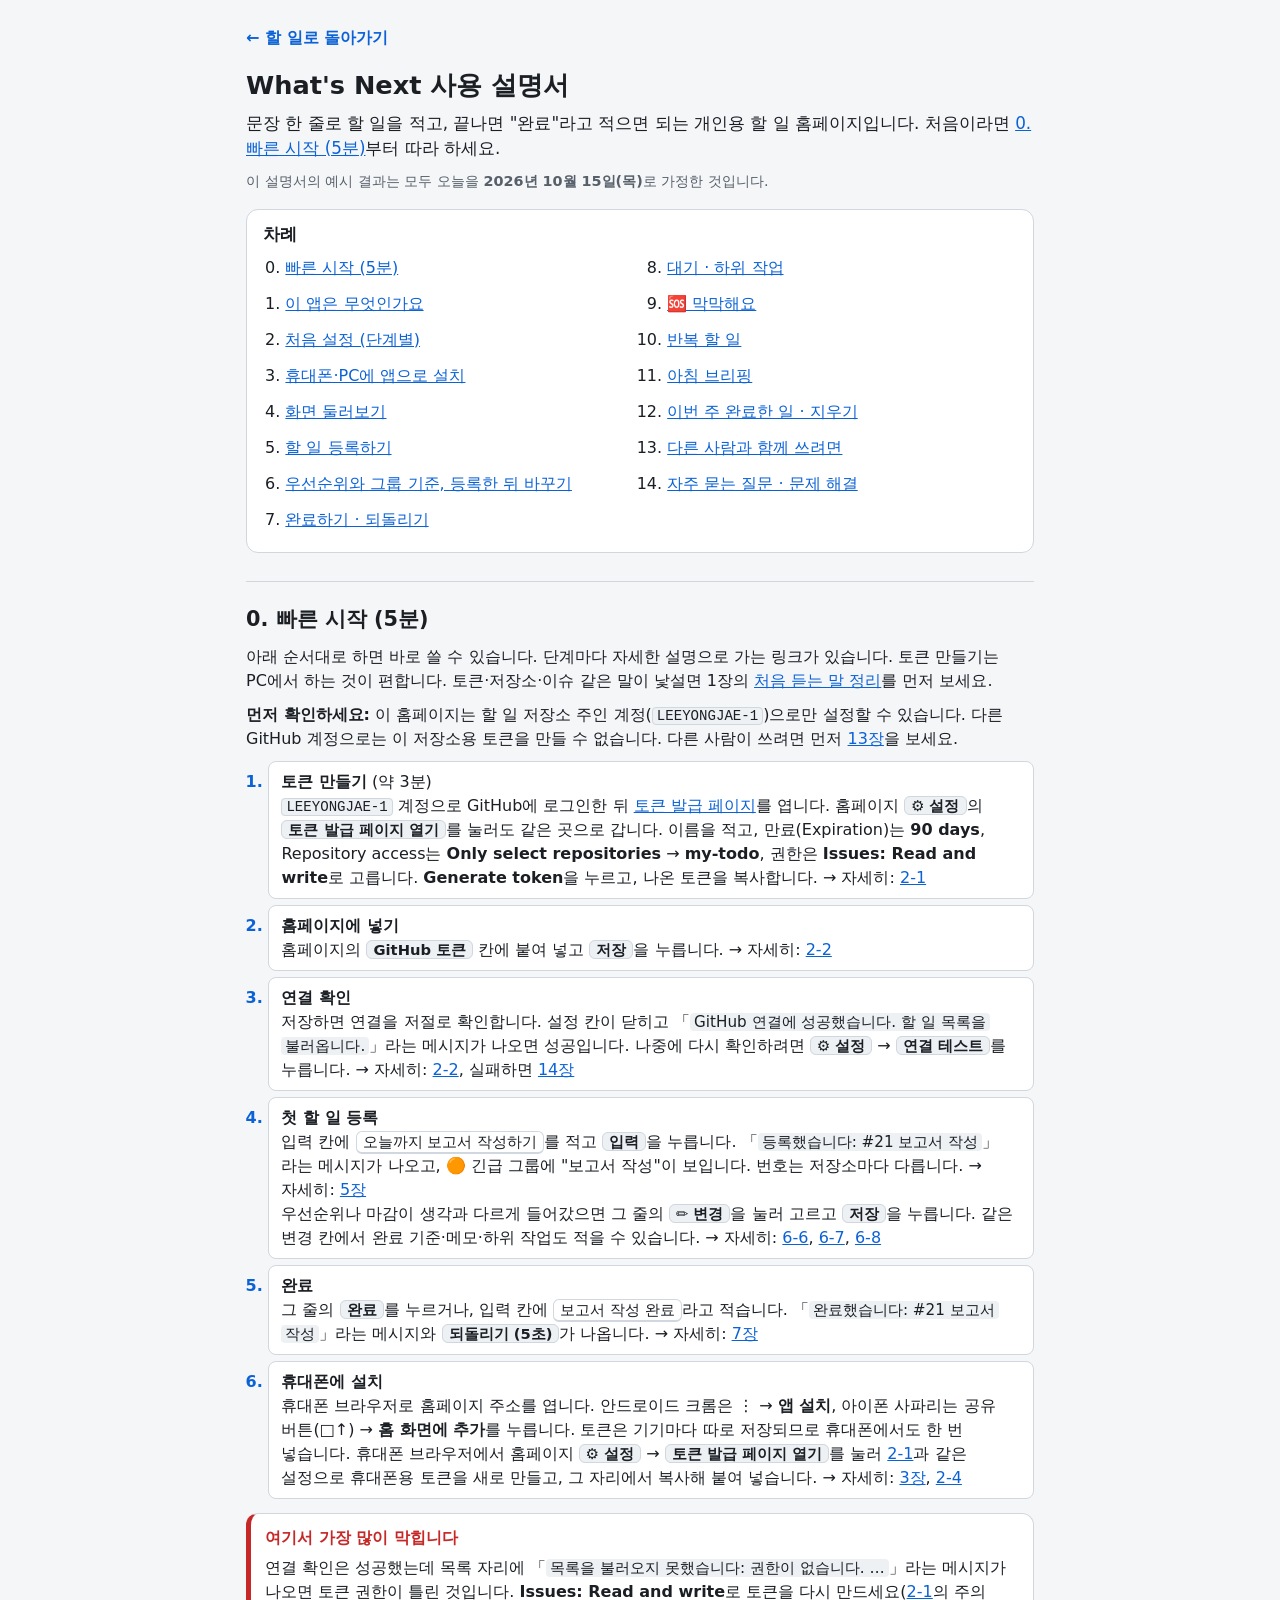
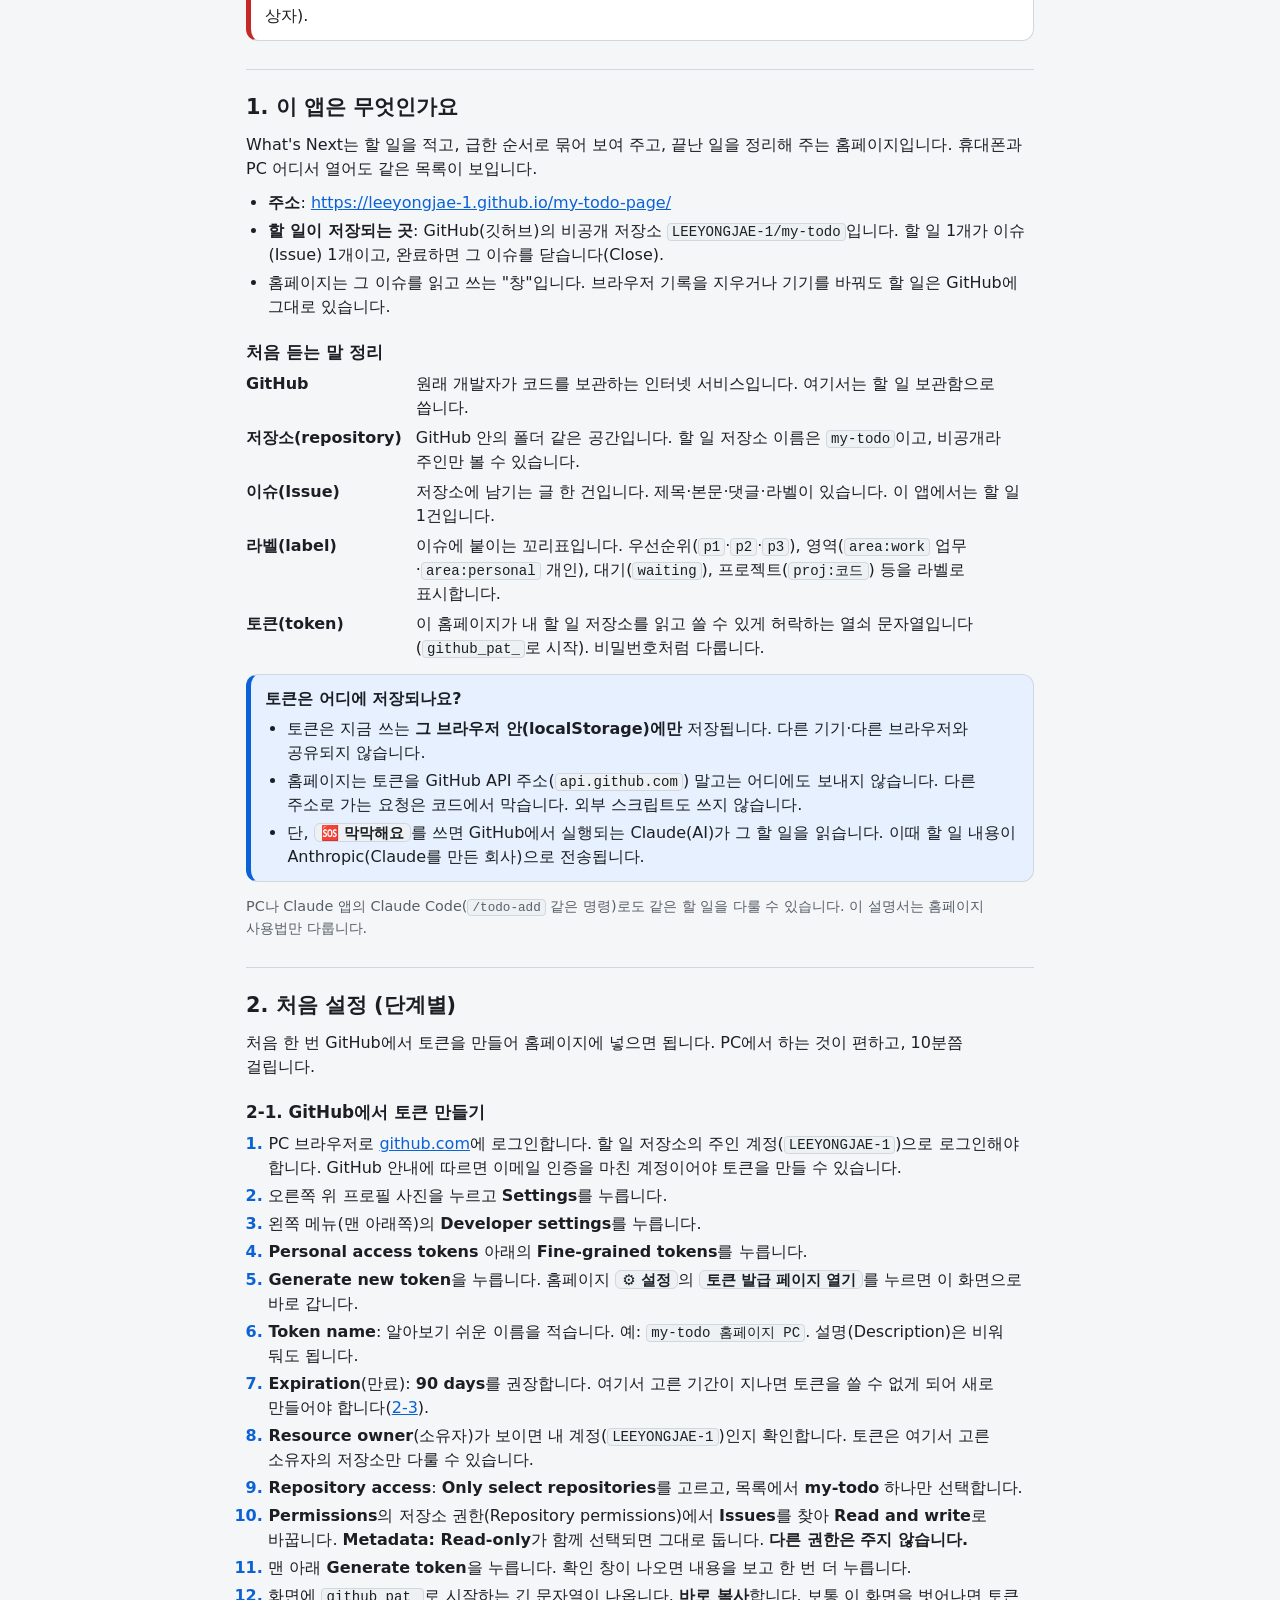
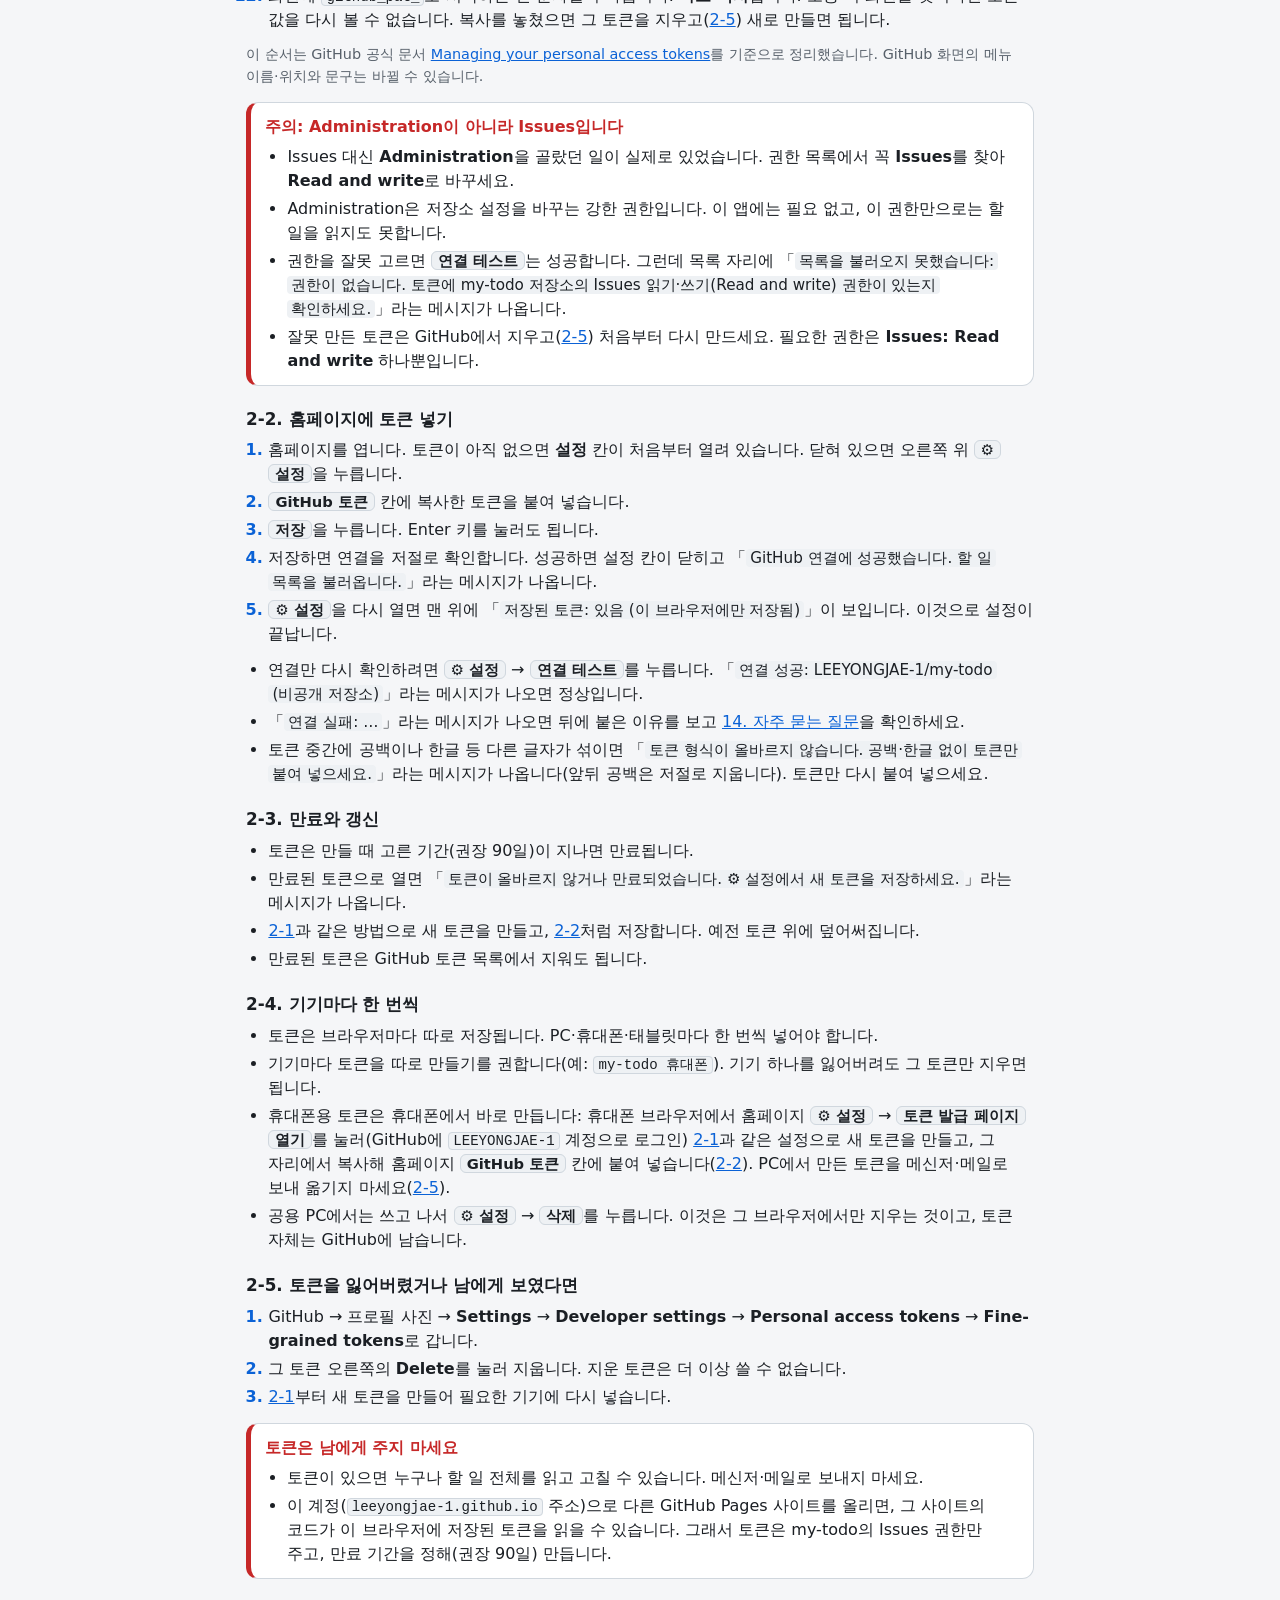
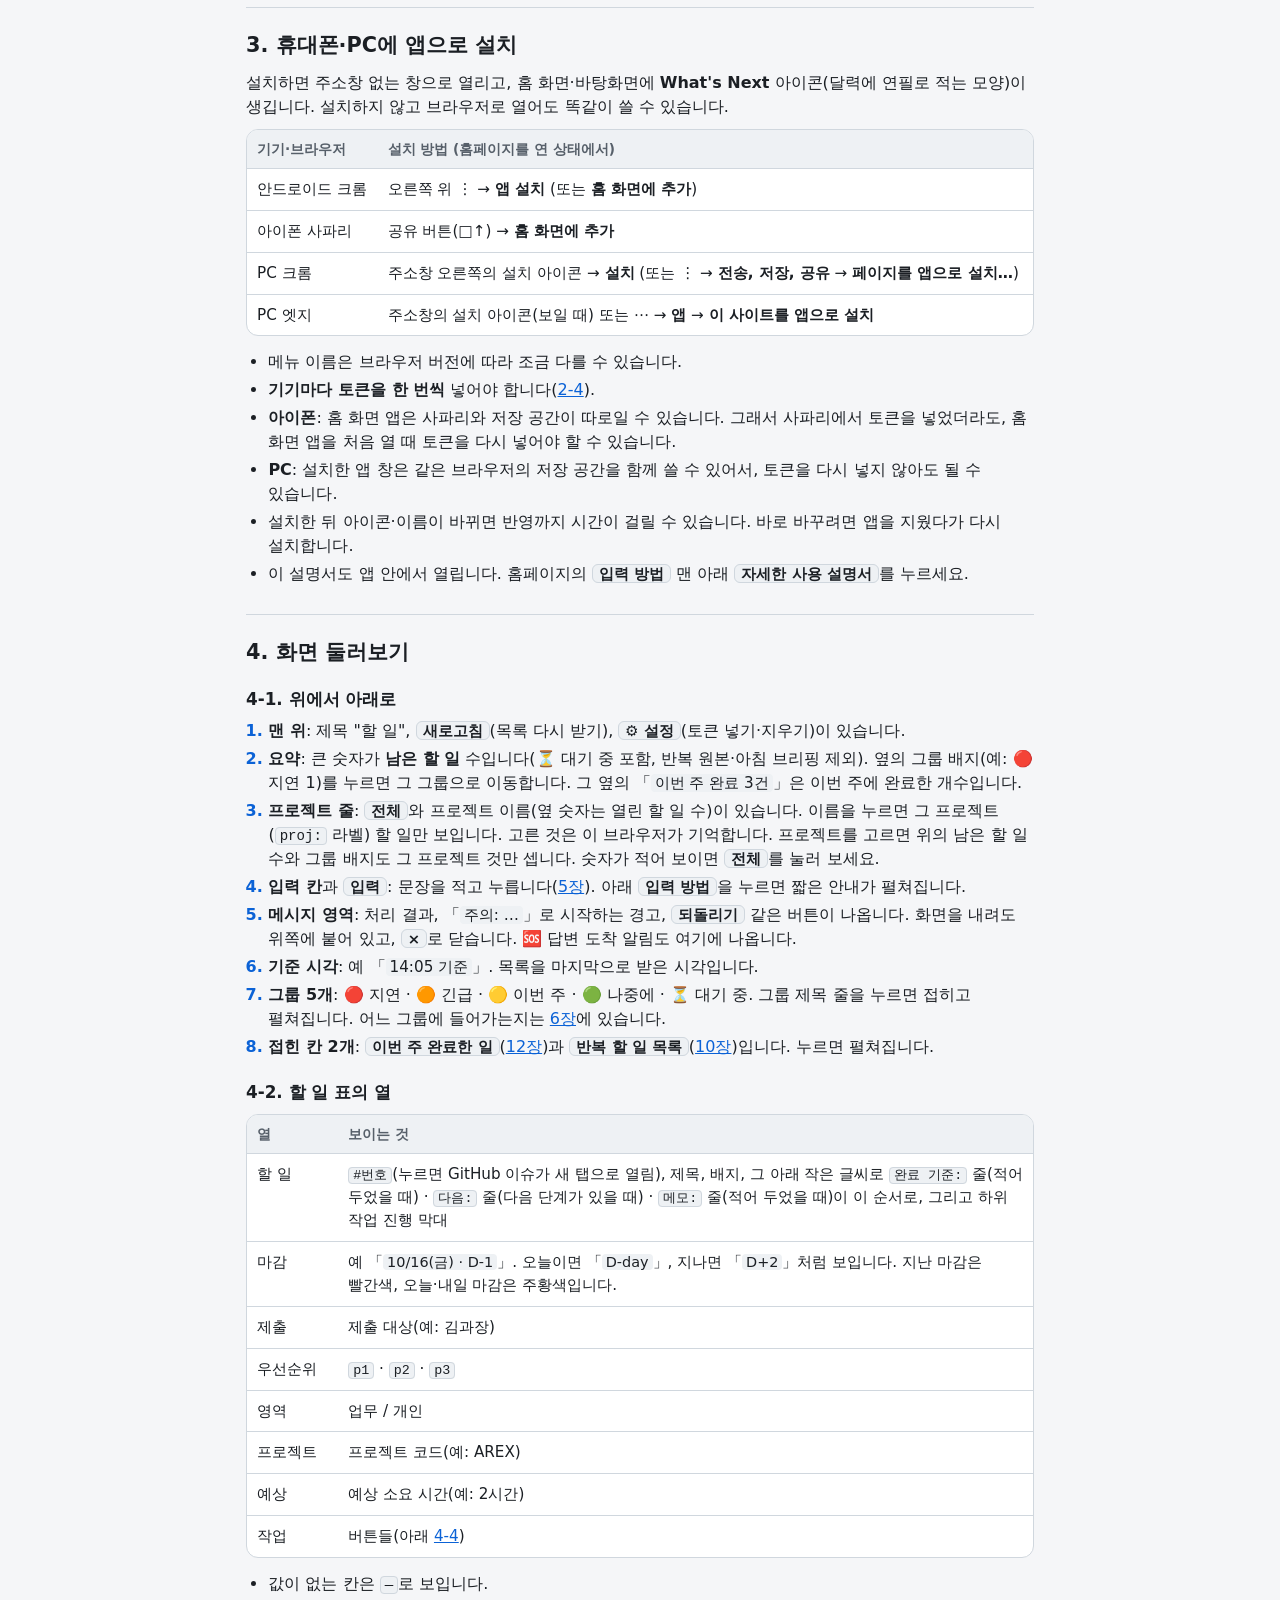
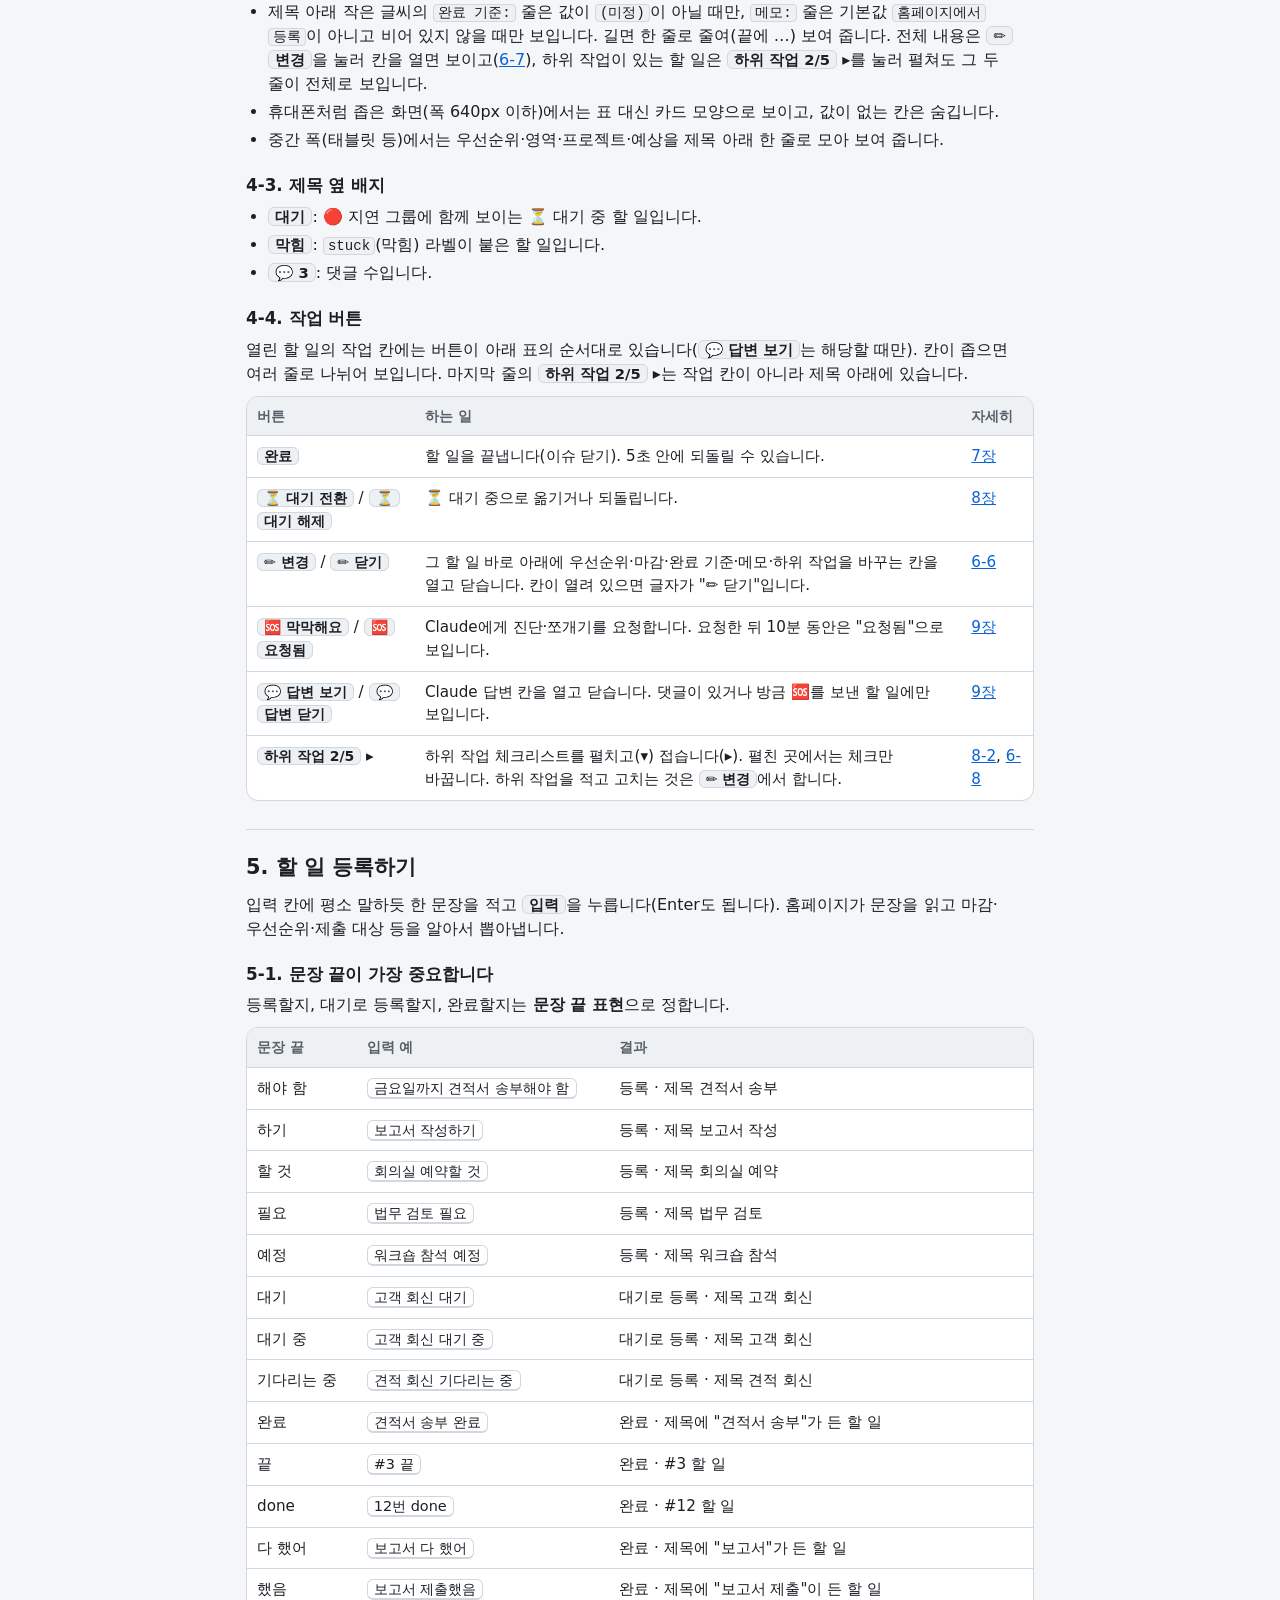
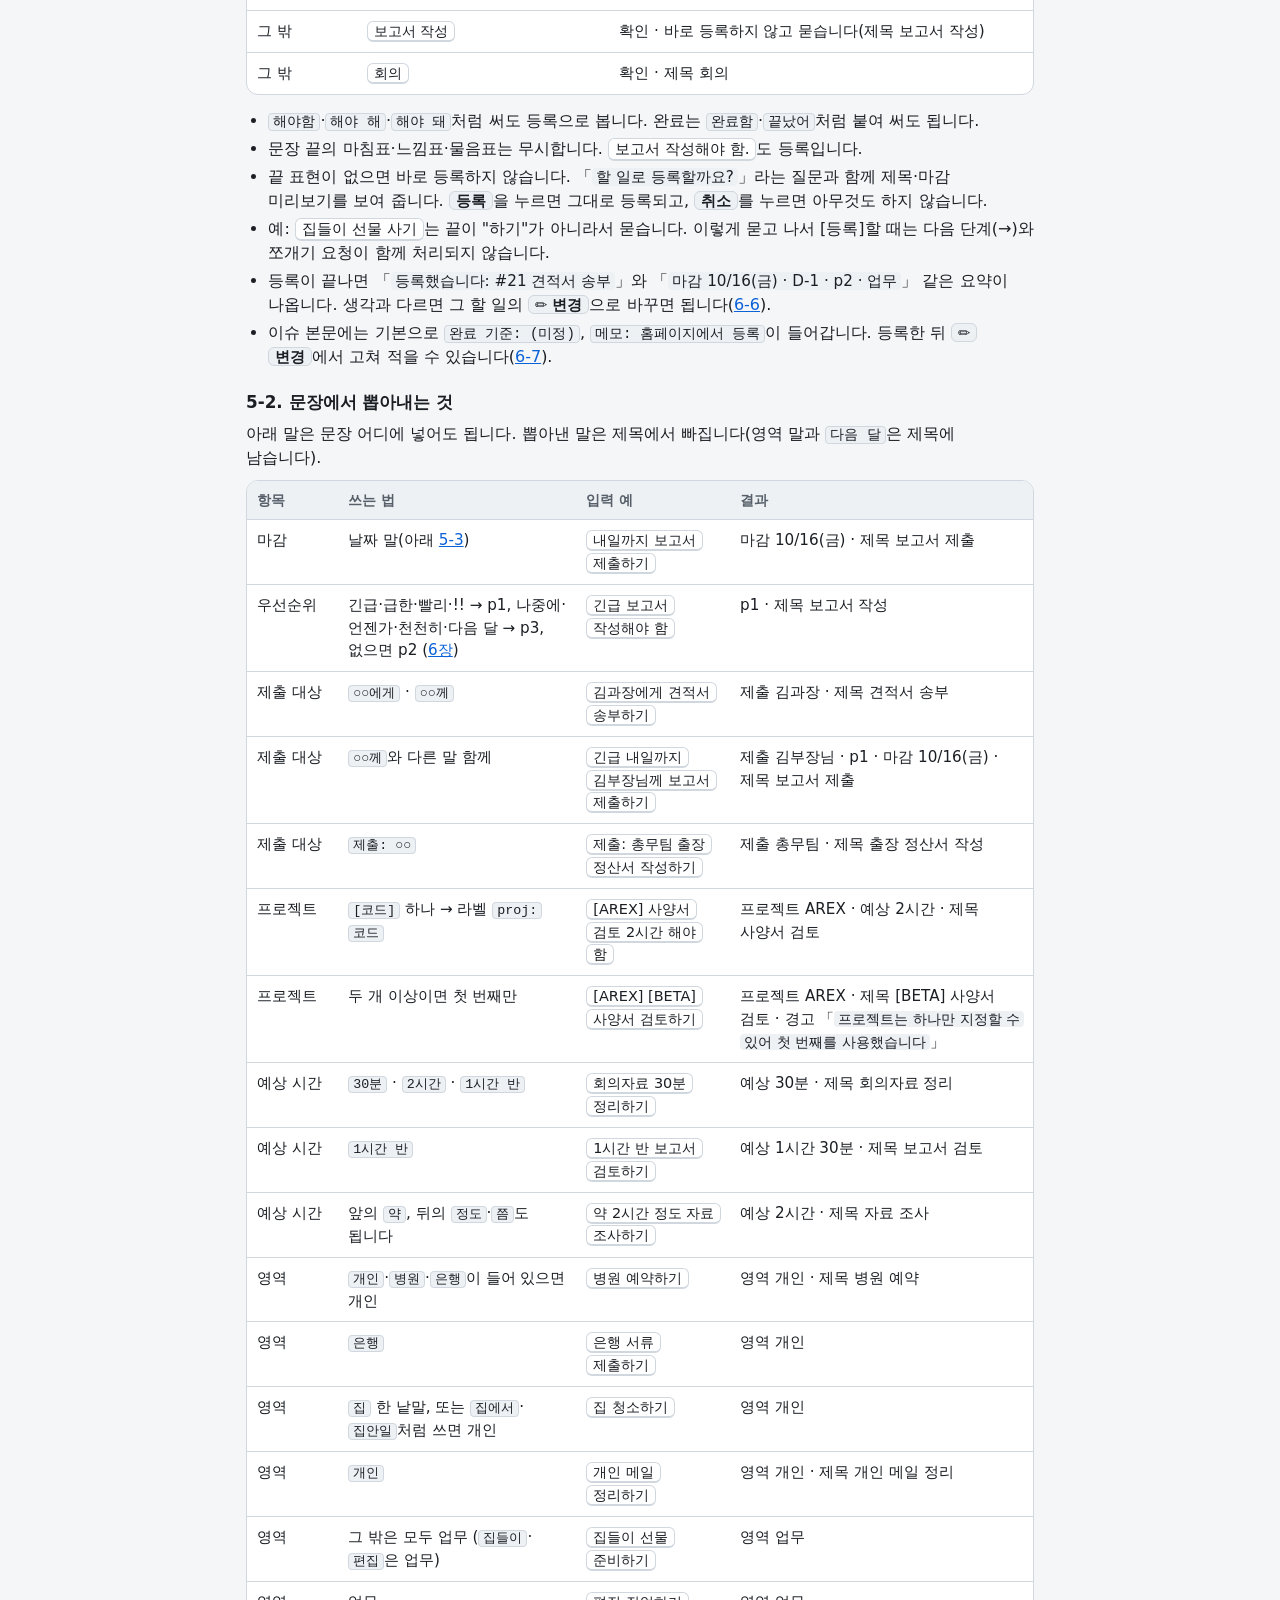
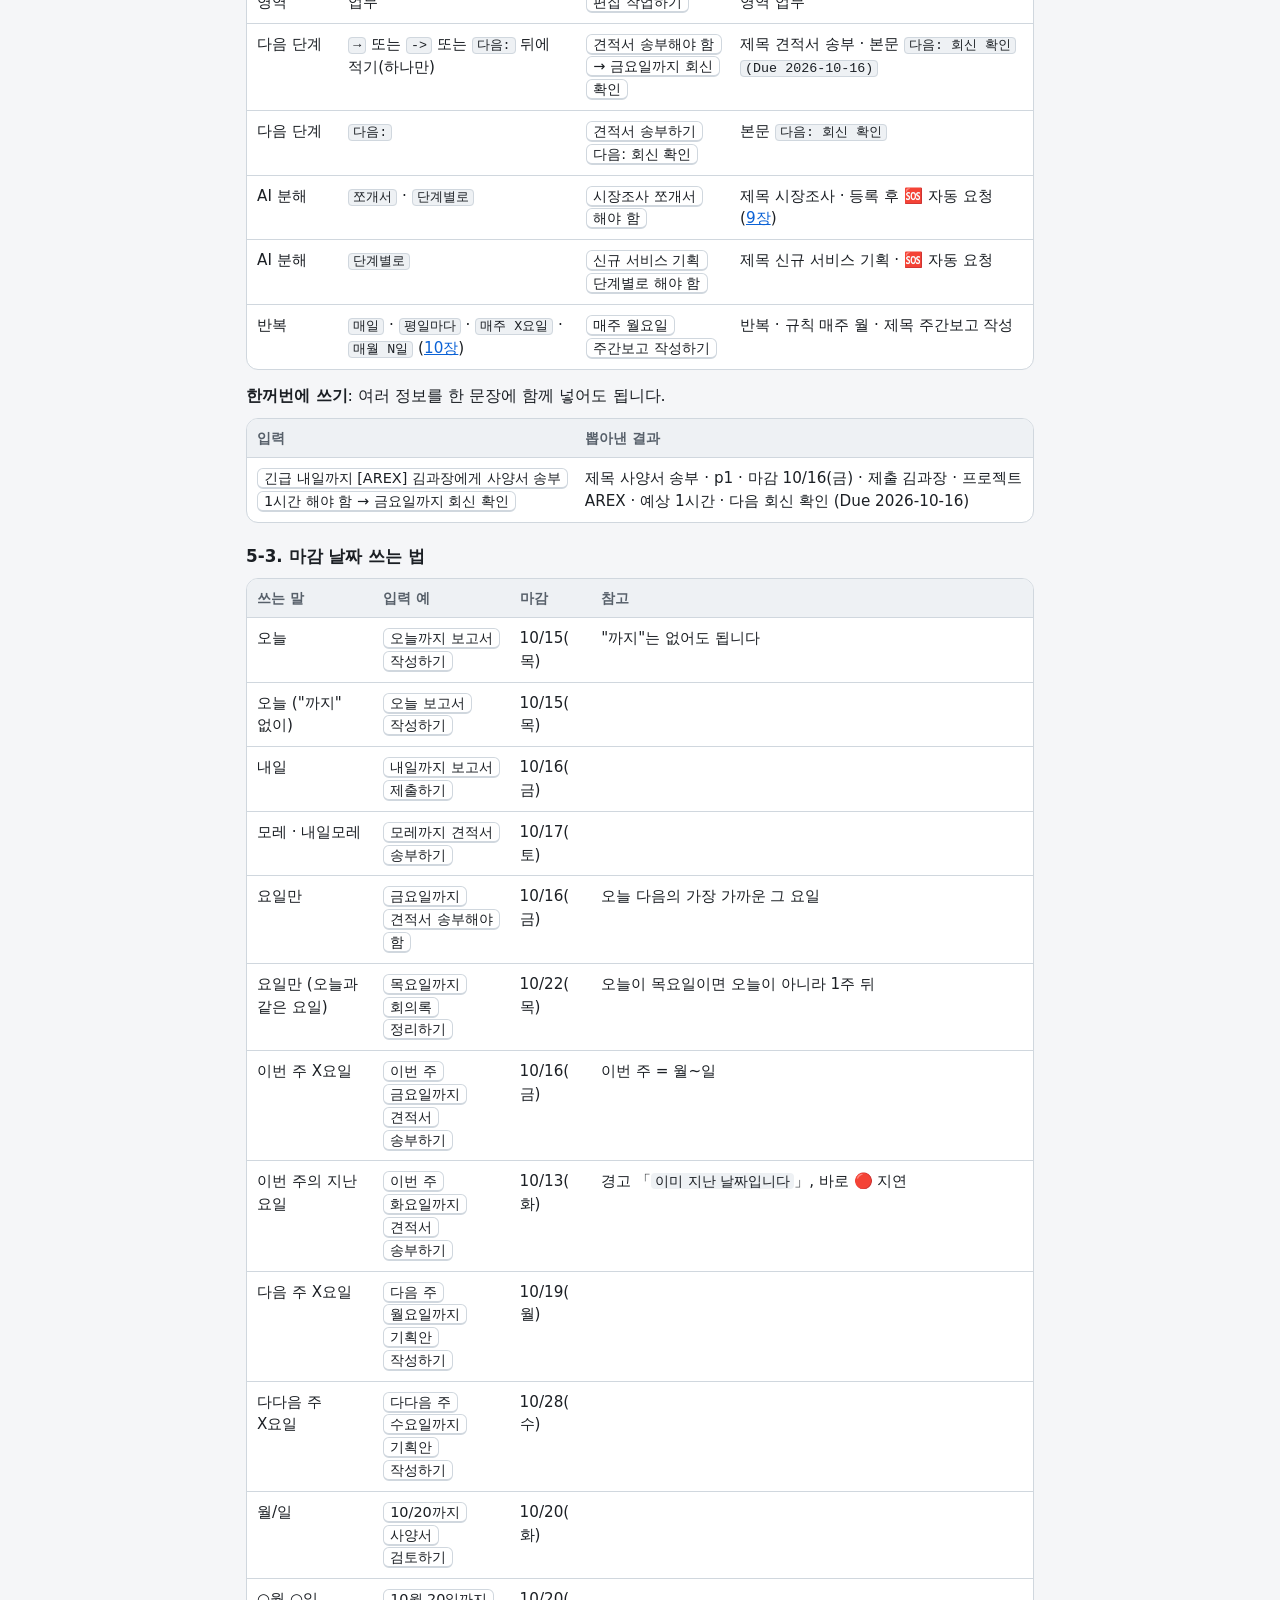
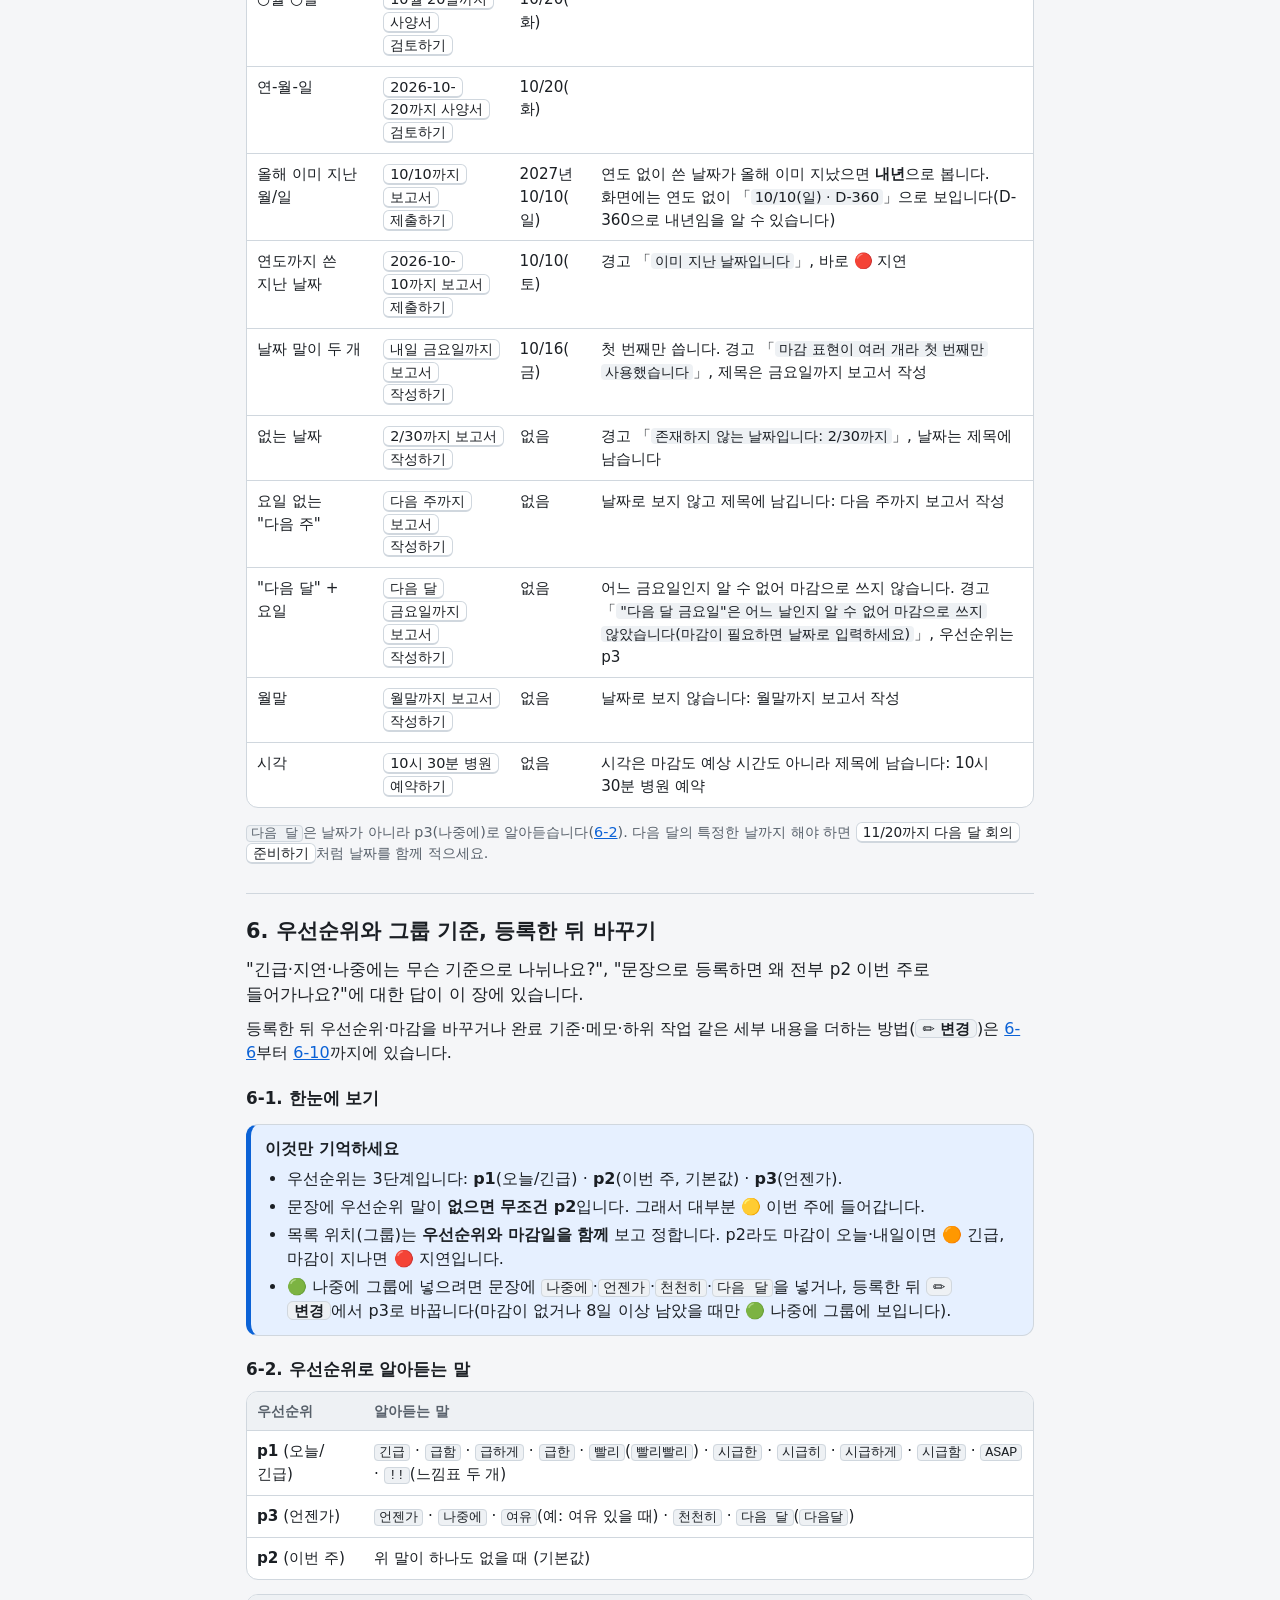
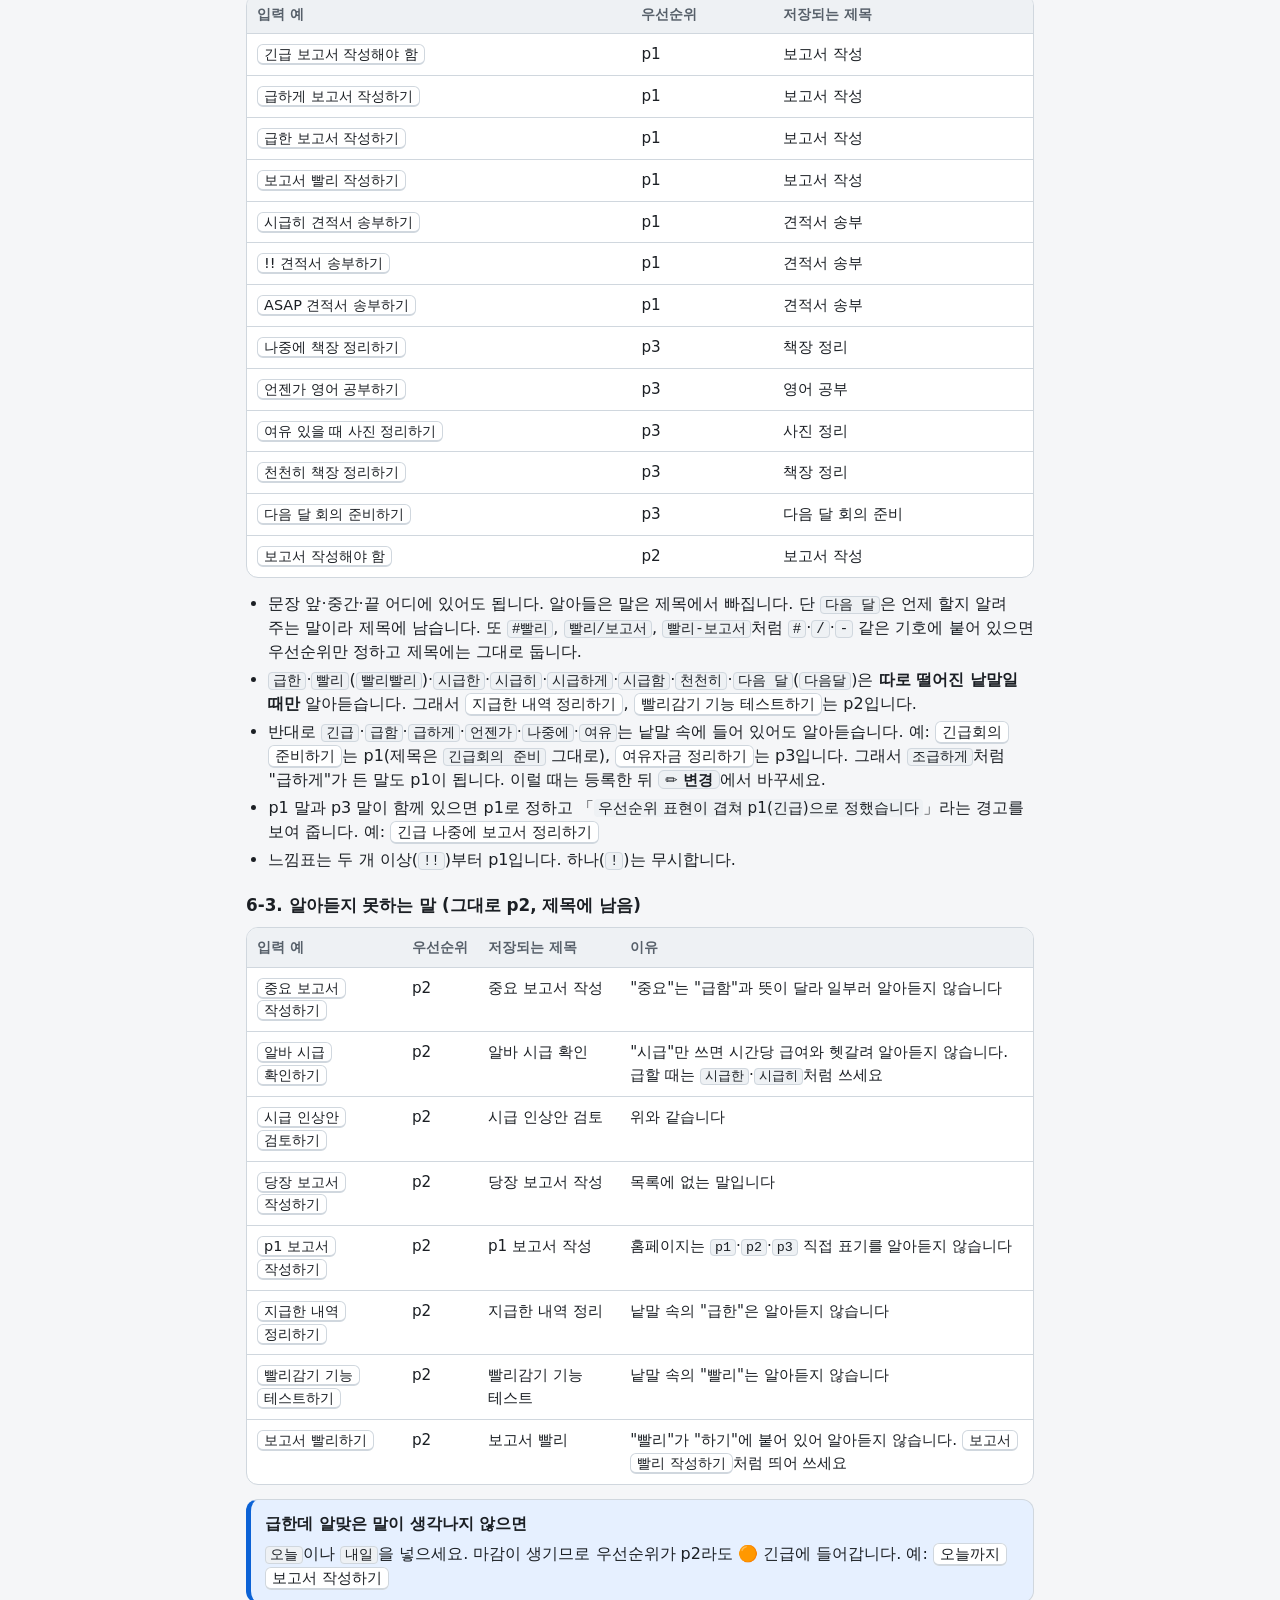
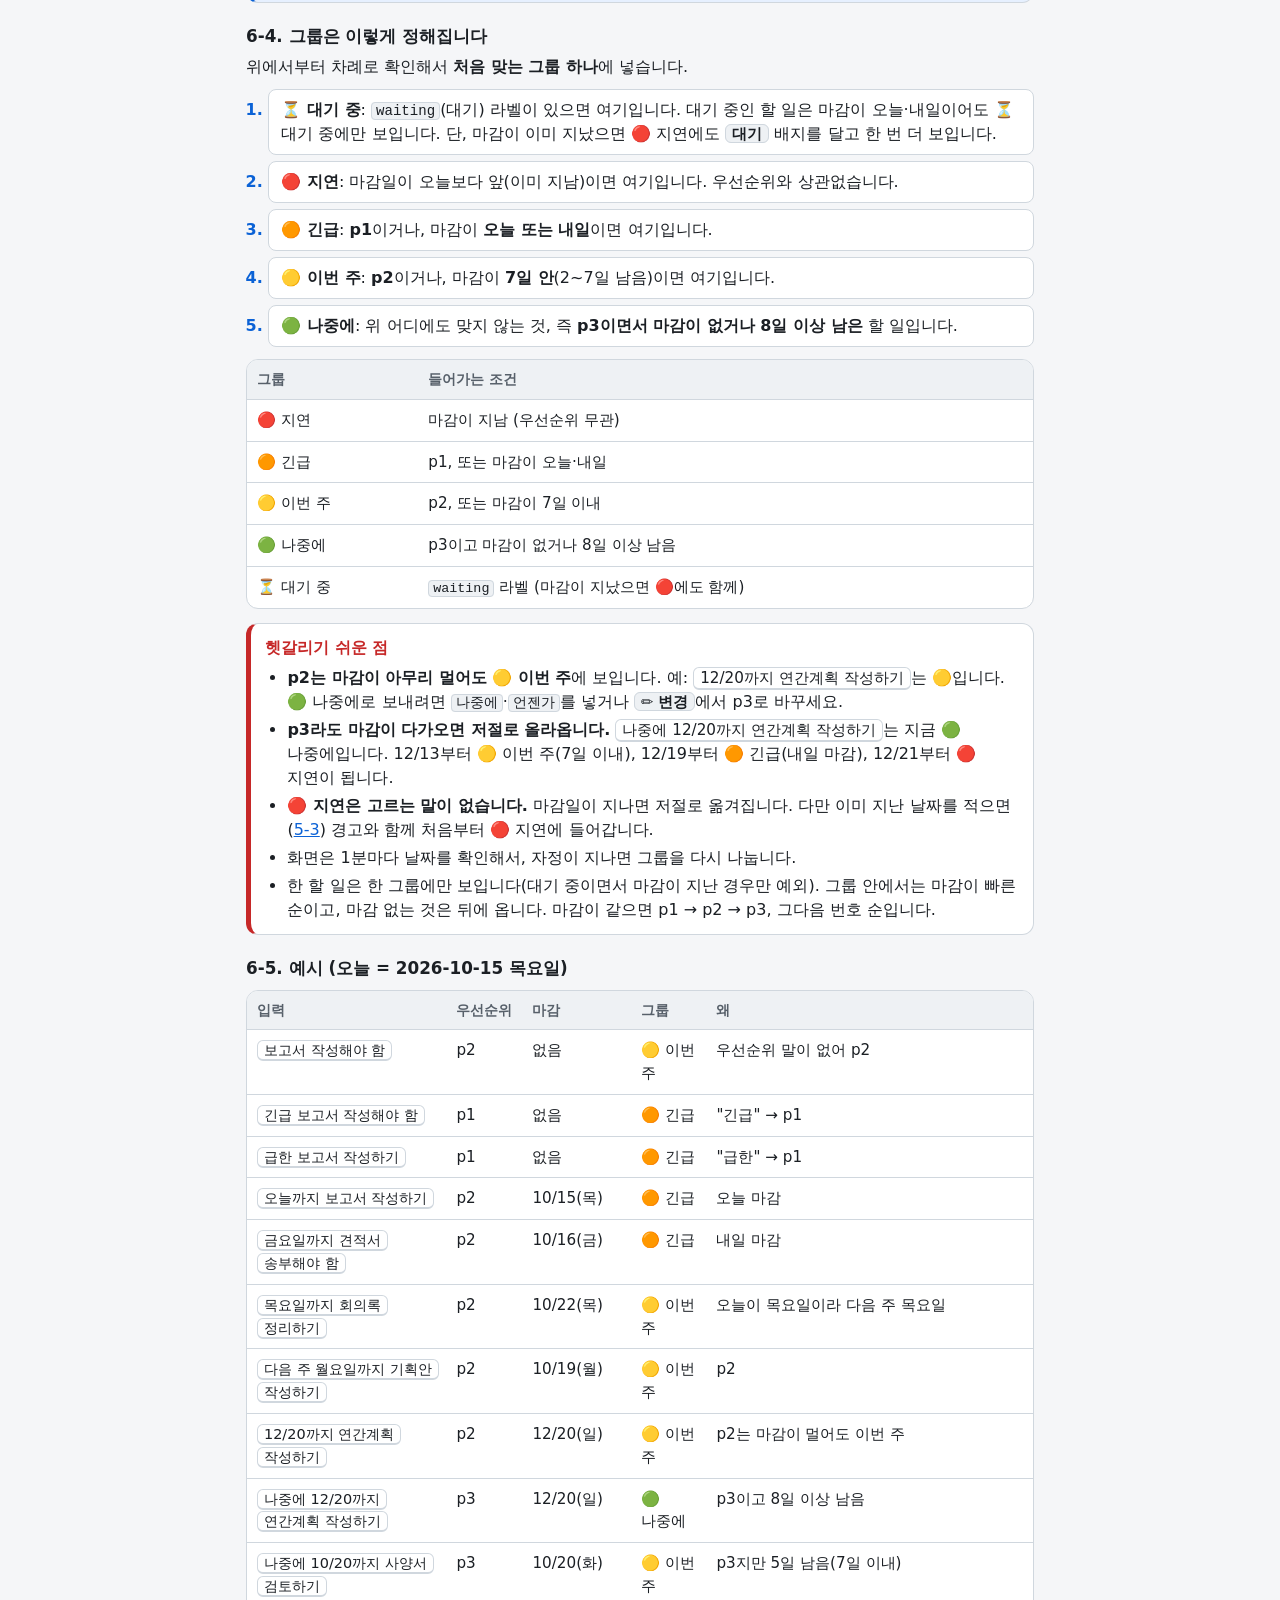
==== commit c9301996: "홈페이지 배포: [✏ 변경]에서 하위 작업 추가·수정·삭제와 완료 기준·메모 편집 my-todo docs/ 06dfa65(#21) 기준 사본.  Co-Authored-By: Cla" ====
--- a/guide.html
+++ b/guide.html
@@ -35,7 +35,7 @@
     <li><a href="#install">휴대폰·PC에 앱으로 설치</a></li>
     <li><a href="#screen">화면 둘러보기</a></li>
     <li><a href="#add">할 일 등록하기</a></li>
-    <li><a href="#priority">우선순위와 그룹 기준</a></li>
+    <li><a href="#priority">우선순위와 그룹 기준, 등록한 뒤 바꾸기</a></li>
     <li><a href="#complete">완료하기 · 되돌리기</a></li>
     <li><a href="#waiting">대기 · 하위 작업</a></li>
     <li><a href="#sos">🆘 막막해요</a></li>
@@ -65,7 +65,7 @@
     <li><strong>첫 할 일 등록</strong><br>
       입력 칸에 <kbd>오늘까지 보고서 작성하기</kbd>를 적고 <span class="guide-ui">입력</span>을 누릅니다.
       「<samp>등록했습니다: #21 보고서 작성</samp>」라는 메시지가 나오고, 🟠 긴급 그룹에 "보고서 작성"이 보입니다. 번호는 저장소마다 다릅니다. → 자세히: <a href="#add">5장</a><br>
-      우선순위나 마감이 생각과 다르게 들어갔으면 그 줄의 <span class="guide-ui">✏ 변경</span>을 눌러 고르고 <span class="guide-ui">저장</span>을 누릅니다. → 자세히: <a href="#priority-edit">6-6</a></li>
+      우선순위나 마감이 생각과 다르게 들어갔으면 그 줄의 <span class="guide-ui">✏ 변경</span>을 눌러 고르고 <span class="guide-ui">저장</span>을 누릅니다. 같은 변경 칸에서 완료 기준·메모·하위 작업도 적을 수 있습니다. → 자세히: <a href="#priority-edit">6-6</a>, <a href="#edit-details">6-7</a>, <a href="#edit-subtasks">6-8</a></li>
     <li><strong>완료</strong><br>
       그 줄의 <span class="guide-ui">완료</span>를 누르거나, 입력 칸에 <kbd>보고서 작성 완료</kbd>라고 적습니다.
       「<samp>완료했습니다: #21 보고서 작성</samp>」라는 메시지와 <span class="guide-ui">되돌리기 (5초)</span>가 나옵니다. → 자세히: <a href="#complete">7장</a></li>
@@ -236,7 +236,7 @@
     <table class="guide-table">
       <thead><tr><th scope="col">열</th><th scope="col">보이는 것</th></tr></thead>
       <tbody>
-        <tr><td data-label="열">할 일</td><td data-label="보이는 것"><code>#번호</code>(누르면 GitHub 이슈가 새 탭으로 열림), 제목, 배지, <code>다음:</code> 줄(다음 단계가 있을 때), 하위 작업 진행 막대</td></tr>
+        <tr><td data-label="열">할 일</td><td data-label="보이는 것"><code>#번호</code>(누르면 GitHub 이슈가 새 탭으로 열림), 제목, 배지, 그 아래 작은 글씨로 <code>완료 기준:</code> 줄(적어 두었을 때) · <code>다음:</code> 줄(다음 단계가 있을 때) · <code>메모:</code> 줄(적어 두었을 때)이 이 순서로, 그리고 하위 작업 진행 막대</td></tr>
         <tr><td data-label="열">마감</td><td data-label="보이는 것">예 「<samp>10/16(금) · D-1</samp>」. 오늘이면 「<samp>D-day</samp>」, 지나면 「<samp>D+2</samp>」처럼 보입니다. 지난 마감은 빨간색, 오늘·내일 마감은 주황색입니다.</td></tr>
         <tr><td data-label="열">제출</td><td data-label="보이는 것">제출 대상(예: 김과장)</td></tr>
         <tr><td data-label="열">우선순위</td><td data-label="보이는 것"><code>p1</code> · <code>p2</code> · <code>p3</code></td></tr>
@@ -249,6 +249,7 @@
   </div>
   <ul>
     <li>값이 없는 칸은 <code>—</code>로 보입니다.</li>
+    <li>제목 아래 작은 글씨의 <code>완료 기준:</code> 줄은 값이 <code>(미정)</code>이 아닐 때만, <code>메모:</code> 줄은 기본값 <code>홈페이지에서 등록</code>이 아니고 비어 있지 않을 때만 보입니다. 길면 한 줄로 줄여(끝에 …) 보여 줍니다. 전체 내용은 <span class="guide-ui">✏ 변경</span>을 눌러 칸을 열면 보이고(<a href="#edit-details">6-7</a>), 하위 작업이 있는 할 일은 <span class="guide-ui">하위 작업 2/5</span> ▸를 눌러 펼쳐도 그 두 줄이 전체로 보입니다.</li>
     <li>휴대폰처럼 좁은 화면(폭 640px 이하)에서는 표 대신 카드 모양으로 보이고, 값이 없는 칸은 숨깁니다.</li>
     <li>중간 폭(태블릿 등)에서는 우선순위·영역·프로젝트·예상을 제목 아래 한 줄로 모아 보여 줍니다.</li>
   </ul>
@@ -268,10 +269,10 @@
       <tbody>
         <tr><td data-label="버튼"><span class="guide-ui">완료</span></td><td data-label="하는 일">할 일을 끝냅니다(이슈 닫기). 5초 안에 되돌릴 수 있습니다.</td><td data-label="자세히"><a href="#complete">7장</a></td></tr>
         <tr><td data-label="버튼"><span class="guide-ui">⏳ 대기 전환</span> / <span class="guide-ui">⏳ 대기 해제</span></td><td data-label="하는 일">⏳ 대기 중으로 옮기거나 되돌립니다.</td><td data-label="자세히"><a href="#waiting">8장</a></td></tr>
-        <tr><td data-label="버튼"><span class="guide-ui">✏ 변경</span> / <span class="guide-ui">✏ 닫기</span></td><td data-label="하는 일">그 할 일 바로 아래에 우선순위·마감을 바꾸는 칸을 열고 닫습니다. 칸이 열려 있으면 글자가 "✏ 닫기"입니다.</td><td data-label="자세히"><a href="#priority-edit">6-6</a></td></tr>
+        <tr><td data-label="버튼"><span class="guide-ui">✏ 변경</span> / <span class="guide-ui">✏ 닫기</span></td><td data-label="하는 일">그 할 일 바로 아래에 우선순위·마감·완료 기준·메모·하위 작업을 바꾸는 칸을 열고 닫습니다. 칸이 열려 있으면 글자가 "✏ 닫기"입니다.</td><td data-label="자세히"><a href="#priority-edit">6-6</a></td></tr>
         <tr><td data-label="버튼"><span class="guide-ui">🆘 막막해요</span> / <span class="guide-ui">🆘 요청됨</span></td><td data-label="하는 일">Claude에게 진단·쪼개기를 요청합니다. 요청한 뒤 10분 동안은 "요청됨"으로 보입니다.</td><td data-label="자세히"><a href="#sos">9장</a></td></tr>
         <tr><td data-label="버튼"><span class="guide-ui">💬 답변 보기</span> / <span class="guide-ui">💬 답변 닫기</span></td><td data-label="하는 일">Claude 답변 칸을 열고 닫습니다. 댓글이 있거나 방금 🆘를 보낸 할 일에만 보입니다.</td><td data-label="자세히"><a href="#sos">9장</a></td></tr>
-        <tr><td data-label="버튼"><span class="guide-ui">하위 작업 2/5</span> ▸</td><td data-label="하는 일">하위 작업 체크리스트를 펼치고(▾) 접습니다(▸).</td><td data-label="자세히"><a href="#waiting-sub">8-2</a></td></tr>
+        <tr><td data-label="버튼"><span class="guide-ui">하위 작업 2/5</span> ▸</td><td data-label="하는 일">하위 작업 체크리스트를 펼치고(▾) 접습니다(▸). 펼친 곳에서는 체크만 바꿉니다. 하위 작업을 적고 고치는 것은 <span class="guide-ui">✏ 변경</span>에서 합니다.</td><td data-label="자세히"><a href="#waiting-sub">8-2</a>, <a href="#edit-subtasks">6-8</a></td></tr>
       </tbody>
     </table>
   </div>
@@ -312,7 +313,7 @@
     <li>끝 표현이 없으면 바로 등록하지 않습니다. 「<samp>할 일로 등록할까요?</samp>」라는 질문과 함께 제목·마감 미리보기를 보여 줍니다. <span class="guide-ui">등록</span>을 누르면 그대로 등록되고, <span class="guide-ui">취소</span>를 누르면 아무것도 하지 않습니다.</li>
     <li>예: <kbd>집들이 선물 사기</kbd>는 끝이 "하기"가 아니라서 묻습니다. 이렇게 묻고 나서 [등록]할 때는 다음 단계(→)와 쪼개기 요청이 함께 처리되지 않습니다.</li>
     <li>등록이 끝나면 「<samp>등록했습니다: #21 견적서 송부</samp>」와 「<samp>마감 10/16(금) · D-1 · p2 · 업무</samp>」 같은 요약이 나옵니다. 생각과 다르면 그 할 일의 <span class="guide-ui">✏ 변경</span>으로 바꾸면 됩니다(<a href="#priority-edit">6-6</a>).</li>
-    <li>이슈 본문에는 기본으로 <code>완료 기준: (미정)</code>, <code>메모: 홈페이지에서 등록</code>이 들어갑니다.</li>
+    <li>이슈 본문에는 기본으로 <code>완료 기준: (미정)</code>, <code>메모: 홈페이지에서 등록</code>이 들어갑니다. 등록한 뒤 <span class="guide-ui">✏ 변경</span>에서 고쳐 적을 수 있습니다(<a href="#edit-details">6-7</a>).</li>
   </ul>
 
   <h3 id="add-extract">5-2. 문장에서 뽑아내는 것</h3>
@@ -389,8 +390,9 @@
 
 <!-- 6 ─────────────────────────────────────────── -->
 <section class="guide-section" id="priority" aria-labelledby="priority-title">
-  <h2 id="priority-title">6. 우선순위와 그룹 기준</h2>
+  <h2 id="priority-title">6. 우선순위와 그룹 기준, 등록한 뒤 바꾸기</h2>
   <p class="guide-lead">"긴급·지연·나중에는 무슨 기준으로 나뉘나요?", "문장으로 등록하면 왜 전부 p2 이번 주로 들어가나요?"에 대한 답이 이 장에 있습니다.</p>
+  <p>등록한 뒤 우선순위·마감을 바꾸거나 완료 기준·메모·하위 작업 같은 세부 내용을 더하는 방법(<span class="guide-ui">✏ 변경</span>)은 <a href="#priority-edit">6-6</a>부터 <a href="#edit-conflict">6-10</a>까지에 있습니다.</p>
 
   <h3 id="priority-summary">6-1. 한눈에 보기</h3>
   <aside class="guide-note">
@@ -522,62 +524,40 @@
     </table>
   </div>
 
-  <h3 id="priority-edit">6-6. 등록한 뒤 우선순위·마감 바꾸기 (✏ 변경)</h3>
+  <h3 id="priority-edit">6-6. 등록한 뒤 바꾸기 (✏ 변경)</h3>
+  <p>등록한 할 일은 그 줄의 <span class="guide-ui">✏ 변경</span>에서 고칩니다. 누르면 그 줄 아래에 열리는 입력 영역을 이 설명서에서는 <strong>변경 칸</strong>이라고 부릅니다(화면의 안내·메시지에서는 「<samp>[✏ 변경] 패널</samp>」이라고 나옵니다). 변경 칸 하나에서 아래 다섯 가지를 함께 바꿀 수 있고, <span class="guide-ui">저장</span>을 한 번 누르면 바꾼 것을 GitHub에 한 번에 보냅니다.</p>
+  <div class="guide-table-wrap">
+    <table class="guide-table">
+      <thead><tr><th scope="col">칸</th><th scope="col">바꾸는 것</th><th scope="col">자세히</th></tr></thead>
+      <tbody>
+        <tr><td data-label="칸"><strong>우선순위</strong></td><td data-label="바꾸는 것">p1 긴급 · p2 이번 주 · p3 나중에 중 하나</td><td data-label="자세히">아래 2단계</td></tr>
+        <tr><td data-label="칸"><strong>마감</strong></td><td data-label="바꾸는 것">마감 날짜, 또는 마감 없음</td><td data-label="자세히">아래 3단계</td></tr>
+        <tr><td data-label="칸"><strong>완료 기준</strong></td><td data-label="바꾸는 것">무엇이 되면 끝인지 한 줄</td><td data-label="자세히"><a href="#edit-details">6-7</a></td></tr>
+        <tr><td data-label="칸"><strong>메모</strong></td><td data-label="바꾸는 것">자료 위치·관련자 같은 참고 사항 한 줄</td><td data-label="자세히"><a href="#edit-details">6-7</a></td></tr>
+        <tr><td data-label="칸"><strong>하위 작업</strong></td><td data-label="바꾸는 것">체크리스트 추가·고치기·지우기·순서 바꾸기·완료 표시</td><td data-label="자세히"><a href="#edit-subtasks">6-8</a></td></tr>
+      </tbody>
+    </table>
+  </div>
   <ol class="guide-steps">
-    <li>목록에서 그 할 일의 <span class="guide-ui">✏ 변경</span>을 누릅니다(<span class="guide-ui">⏳ 대기 전환</span> 바로 다음 버튼). 그 할 일 바로 아래에 변경 칸이 열리고, 버튼 글자가 <span class="guide-ui">✏ 닫기</span>로 바뀝니다.</li>
+    <li>목록에서 그 할 일의 <span class="guide-ui">✏ 변경</span>을 누릅니다(<span class="guide-ui">⏳ 대기 전환</span> 바로 다음 버튼). 그 할 일 바로 아래에 변경 칸이 열리고, 버튼 글자가 <span class="guide-ui">✏ 닫기</span>로 바뀝니다. 칸은 위에서부터 우선순위 → 마감 → 완료 기준 → 메모 → 하위 작업 순서입니다.</li>
     <li><strong>우선순위</strong>: <span class="guide-ui">p1 긴급</span> · <span class="guide-ui">p2 이번 주</span> · <span class="guide-ui">p3 나중에</span> 중 하나를 고릅니다. 지금 값이 미리 선택되어 있습니다(우선순위 라벨이 없던 할 일은 p2).
       GitHub에서 우선순위 라벨을 두 개 붙였거나 하나도 없는 할 일은, 우선순위를 그대로 두고 저장해도 고른 값 하나만 남깁니다(예: 「<samp>#12 우선순위를 p2(이번 주)로 바꿨습니다</samp>」).</li>
     <li><strong>마감</strong>: 날짜 칸에 지금 마감이 들어 있습니다. 날짜 칸을 눌러 다른 날짜를 고릅니다.
       마감을 없애려면 <span class="guide-ui">마감 없음</span>을 체크합니다. 체크하면 날짜 칸이 비워지고 잠깁니다. 체크를 풀면 체크하기 전에 날짜 칸에 있던 날짜(없었으면 원래 마감)가 다시 들어갑니다.
       마감이 없던 할 일은 <span class="guide-ui">마감 없음</span>이 체크된 채로 열립니다. 마감을 넣으려면 체크를 풀고 날짜를 고릅니다.</li>
+    <li><strong>완료 기준 · 메모 · 하위 작업</strong>: 필요하면 그 아래 칸에 적거나 고칩니다(<a href="#edit-details">6-7</a>, <a href="#edit-subtasks">6-8</a>). 손대지 않은 칸은 지금 내용 그대로 남습니다.</li>
     <li><span class="guide-ui">저장</span>을 누릅니다. 저장하는 동안은 버튼 글자가 <span class="guide-ui">저장 중…</span>으로 바뀌고 칸 전체가 잠겨서 두 번 눌리지 않습니다.
       그만두려면 <span class="guide-ui">취소</span>나 <span class="guide-ui">✏ 닫기</span>를 누르거나 Esc 키를 누릅니다. 이때는 GitHub에 아무 요청도 가지 않습니다.</li>
-    <li>저장이 끝나면 변경 칸이 닫히고, 그 할 일이 맞는 그룹으로 바로 옮겨집니다(목록 전체를 다시 받지 않습니다). 옮겨 간 그룹이 접혀 있었으면 펼쳐 줍니다. 결과는 위쪽 메시지 영역에 나옵니다(아래 표).</li>
-  </ol>
-
-  <p><strong>결과 메시지</strong> (예: <code>#12</code>, 오늘 = 10/15 목요일)</p>
-  <div class="guide-table-wrap">
-    <table class="guide-table">
-      <thead><tr><th scope="col">바꾼 것</th><th scope="col">메시지</th></tr></thead>
-      <tbody>
-        <tr><td data-label="바꾼 것">우선순위와 마감</td><td data-label="메시지">「<samp>#12 우선순위를 p1(긴급)로, 마감을 10/20(화) · D-5로 바꿨습니다</samp>」</td></tr>
-        <tr><td data-label="바꾼 것">우선순위만</td><td data-label="메시지">「<samp>#12 우선순위를 p3(나중에)로 바꿨습니다</samp>」</td></tr>
-        <tr><td data-label="바꾼 것">마감만</td><td data-label="메시지">「<samp>#12 마감을 10/20(화) · D-5로 바꿨습니다</samp>」</td></tr>
-        <tr><td data-label="바꾼 것">마감을 지난 날짜로</td><td data-label="메시지">「<samp>#12 마감을 10/13(화) · D+2로 바꿨습니다</samp>」, 다음 줄에 「<samp>이미 지난 날짜라 🔴 지연에 표시됩니다</samp>」</td></tr>
-        <tr><td data-label="바꾼 것">마감 없애기</td><td data-label="메시지">「<samp>#12 마감을 없앴습니다</samp>」</td></tr>
-        <tr><td data-label="바꾼 것">우선순위 + 마감 없애기</td><td data-label="메시지">「<samp>#12 우선순위를 p3(나중에)로 바꾸고 마감을 없앴습니다</samp>」</td></tr>
-        <tr><td data-label="바꾼 것">아무것도 안 바꿈</td><td data-label="메시지">「<samp>#12 바뀐 내용이 없습니다</samp>」 (GitHub에 요청하지 않습니다)</td></tr>
-      </tbody>
-    </table>
-  </div>
-  <ul>
-    <li>날짜는 마감 칸과 같은 모양(예: 「<samp>10/20(화) · D-5</samp>」)으로 나옵니다. 메시지의 <code>#12</code>를 누르면 GitHub 이슈가 새 탭으로 열립니다.</li>
-    <li>바꾼 뒤 마감이 이미 지난 날짜이면 둘째 줄에 「<samp>이미 지난 날짜라 🔴 지연에 표시됩니다</samp>」가 붙습니다. 우선순위만 바꿨어도 마감이 지난 할 일이면 붙습니다.</li>
-    <li>⏳ 대기 중인 할 일을 바꾸면 둘째 줄에 「<samp>대기 중인 할 일이라 ⏳ 대기 중에 그대로 표시됩니다(대기를 해제하면 우선순위·마감에 따라 옮겨집니다).</samp>」가 붙습니다. 대기 중인 할 일은 우선순위·마감과 상관없이 ⏳ 대기 중에 보이기 때문입니다(<a href="#priority-groups">6-4</a>). 마감이 지났으면 이 안내 대신 지난 날짜 안내가 붙습니다.</li>
-    <li>변경 칸에는 「<samp>목록 위치는 마감일에도 따라 정해집니다: 마감이 지나면 🔴 지연, 오늘·내일이면 🟠 긴급, 7일 이내면 🟡 이번 주.</samp>」라는 안내가 있습니다. 예를 들어 p3로 바꿔도 마감이 내일이면 🟠 긴급에 보입니다. 🟢 나중에로 보내려면 p3와 함께 마감을 없애거나 8일 이상 뒤로 잡으세요.</li>
-  </ul>
-
-  <p><strong>저장이 안 될 때</strong></p>
-  <div class="guide-table-wrap">
-    <table class="guide-table">
-      <thead><tr><th scope="col">상황</th><th scope="col">메시지</th><th scope="col">이렇게 하세요</th></tr></thead>
-      <tbody>
-        <tr><td data-label="상황">날짜 칸이 비어 있고 <span class="guide-ui">마감 없음</span>도 체크하지 않음</td><td data-label="메시지">「<samp>#12 마감 날짜를 고르거나 [마감 없음]을 체크하세요.</samp>」</td><td data-label="이렇게">날짜를 고르거나 <span class="guide-ui">마감 없음</span>을 체크하고 다시 <span class="guide-ui">저장</span>을 누릅니다. GitHub에는 아직 요청하지 않았습니다.</td></tr>
-        <tr><td data-label="상황">날짜 칸에 연도를 덜 쳤거나(예: <code>0202</code>년) 2000년~2999년 밖의 날짜를 넣음</td><td data-label="메시지">「<samp>#12 마감 날짜가 올바르지 않습니다. 날짜를 다시 고르세요.</samp>」</td><td data-label="이렇게">날짜 칸의 연도를 확인해 다시 고르고 <span class="guide-ui">저장</span>을 누릅니다. GitHub에는 아직 요청하지 않았습니다.</td></tr>
-        <tr><td data-label="상황">다른 기기나 GitHub에서 이미 완료함</td><td data-label="메시지">「<samp>#12 이미 완료된 할 일입니다</samp>」, 다음 줄에 「<samp>목록을 GitHub의 최신 상태로 고쳤습니다. 다른 항목도 바뀌었을 수 있으니 [목록 새로고침]을 누르세요.</samp>」</td><td data-label="이렇게">아무것도 바뀌지 않았습니다. 그 할 일은 열린 목록에서 빠지고 변경 칸이 닫힙니다. 메시지의 <span class="guide-ui">목록 새로고침</span>을 누르세요.</td></tr>
-        <tr><td data-label="상황">GitHub에서 반복 원본(<code>recurring</code>) 등으로 바뀌어 더 이상 할 일이 아님</td><td data-label="메시지">「<samp>#12 할 일이 아니라 바꿀 수 없습니다</samp>」, 다음 줄은 위와 같은 안내</td><td data-label="이렇게">위와 같습니다.</td></tr>
-        <tr><td data-label="상황">토큰 만료(401)</td><td data-label="메시지">「<samp>토큰이 올바르지 않거나 만료되었습니다. ⚙ 설정에서 새 토큰을 저장하세요.</samp>」</td><td data-label="이렇게">메시지의 <span class="guide-ui">⚙ 설정 열기</span>를 눌러 새 토큰을 저장합니다(<a href="#setup-renew">2-3</a>). 새 토큰을 저장하면 목록을 처음부터 다시 불러오고 변경 칸은 닫히므로, <span class="guide-ui">✏ 변경</span>을 다시 눌러 고릅니다.</td></tr>
-        <tr><td data-label="상황">인터넷 끊김·GitHub 서버 오류</td><td data-label="메시지">「<samp>네트워크 오류: 인터넷 연결을 확인한 뒤 다시 시도하세요.</samp>」, 「<samp>GitHub 서버 오류(500)입니다. 잠시 후 다시 시도하세요.</samp>」 등</td><td data-label="이렇게">변경 칸과 고른 값은 그대로 남습니다. 잠시 뒤 다시 <span class="guide-ui">저장</span>을 누릅니다.</td></tr>
-      </tbody>
-    </table>
-  </div>
-
+    <li>저장이 끝나면 변경 칸이 닫히고, 그 할 일이 맞는 그룹으로 바로 옮겨집니다(목록 전체를 다시 받지 않습니다). 옮겨 간 그룹이 접혀 있었으면 펼쳐 줍니다. 제목 아래의 완료 기준·메모 줄과 하위 작업 막대도 바로 바뀝니다. 결과는 위쪽 메시지 영역에 나옵니다(<a href="#edit-result">6-9</a>).</li>
+  </ol>
   <ul>
     <li><span class="guide-ui">✏ 변경</span>은 그룹 목록의 열린 할 일(⏳ 대기 중 포함)에만 있습니다. "이번 주 완료한 일"과 "반복 할 일 목록"에는 없습니다.</li>
     <li>대기 중이면서 마감이 지난 할 일은 🔴 지연과 ⏳ 대기 중 두 곳에 보입니다. 변경 칸은 <span class="guide-ui">✏ 변경</span>을 누른 쪽 아래에 하나만 열립니다.</li>
-    <li>바뀌는 것은 두 가지뿐입니다. 우선순위를 바꾸면 <code>p1</code>·<code>p2</code>·<code>p3</code> 라벨을 모두 떼고 고른 하나만 붙입니다(다른 라벨은 그대로). 마감을 바꾸면 본문의 <code>Due:</code> 줄만 고칩니다(없으면 넣고, 마감 없음이면 그 줄을 지웁니다). 제목과 본문의 다른 줄(완료 기준·메모·<code>다음:</code> 줄 괄호 속 Due·하위 작업)은 그대로입니다.</li>
-    <li>저장할 때 먼저 GitHub의 최신 상태를 확인하고, 변경 칸을 연 뒤 <strong>손댄 칸만</strong> 보냅니다. 그래서 그 사이 다른 기기에서 바꾼 다른 값을 덮어쓰지 않습니다. 다른 곳에서 이미 같은 값으로 바꿔 놓았으면 「<samp>#12 바뀐 내용이 없습니다</samp>」와 「<samp>다른 곳에서 이미 같은 값으로 바뀌어 있어 목록만 최신으로 고쳤습니다.</samp>」가 나옵니다.</li>
-    <li>키보드로도 쓸 수 있습니다. 칸이 열리면 선택된 우선순위에 포커스가 가고, 방향키로 우선순위를 고르고 Tab으로 마감 칸과 저장·취소 버튼으로 옮겨 갑니다. 저장하거나 취소·Esc로 닫으면 포커스가 그 할 일의 <span class="guide-ui">✏ 변경</span>으로 돌아옵니다.</li>
+    <li>GitHub에서 바뀌는 것은 이것뿐입니다. 우선순위를 바꾸면 <code>p1</code>·<code>p2</code>·<code>p3</code> 라벨을 모두 떼고 고른 하나만 붙입니다(다른 라벨은 그대로). 마감·완료 기준·메모를 바꾸면 본문의 그 줄(<code>Due:</code>·<code>완료 기준:</code>·<code>메모:</code>)만 고칩니다(없으면 넣고, 마감 없음이면 <code>Due:</code> 줄을 지웁니다). 하위 작업을 바꾸면 <code>## 하위 작업</code> 아래 체크리스트를 고칩니다(<a href="#edit-subtasks">6-8</a>). 제목과 본문의 다른 줄(<code>제출:</code>·<code>예상:</code>·<code>다음:</code> 줄과 그 괄호 속 Due, 반복 회차 표지)은 그대로입니다.</li>
+    <li>키보드로도 쓸 수 있습니다. 칸이 열리면 선택된 우선순위에 포커스가 가고, 방향키로 우선순위를 고릅니다. Tab을 누르면 마감 → <span class="guide-ui">마감 없음</span> → 완료 기준 → 메모 → 하위 작업 줄들 → <span class="guide-ui">+ 하위 작업 추가</span> → <span class="guide-ui">저장</span> → <span class="guide-ui">취소</span> 순서로 옮겨 갑니다.
+      완료 기준·메모 칸에서 Enter를 누르면 <span class="guide-ui">저장</span>을 누른 것과 같습니다. 하위 작업 칸의 Enter는 저장하지 않고 그 줄 바로 아래에 새 줄을 만듭니다(<a href="#edit-subtasks">6-8</a>). 칸 안 어디에서든 Esc를 누르면 취소입니다.
+      저장하거나 취소·Esc로 닫으면 포커스가 그 할 일의 <span class="guide-ui">✏ 변경</span>으로 돌아옵니다.</li>
+    <li>변경 칸의 날짜·글자 칸에 입력하는 동안에는, 입력하던 글자가 끊기지 않도록 목록을 다시 그리는 일을 잠시 미룹니다. 그동안 다른 할 일을 처리한 결과는 메시지 영역에 바로 나오고, 목록에는 입력 칸에서 벗어나면 2초 안에 반영됩니다.</li>
   </ul>
   <aside class="guide-note">
     <p class="guide-box-title">예비 방법: GitHub에서 직접 고치기</p>
@@ -586,10 +566,144 @@
       <li>할 일의 <code>#번호</code>를 누르면 GitHub 이슈가 열립니다.</li>
       <li>우선순위: 이슈의 <strong>Labels</strong>에서 <code>p1</code>·<code>p2</code>·<code>p3</code> 중 하나만 남깁니다. 두 개가 함께 붙어 있으면 홈페이지는 p1 → p2 → p3 순으로 앞의 것을 씁니다. 우선순위 라벨이 하나도 없으면 p2로 봅니다.</li>
       <li>마감: 이슈 본문을 편집해 <code>Due: 2026-10-20</code> 줄을 고치거나 지웁니다. 날짜는 꼭 <code>YYYY-MM-DD</code> 형식으로 씁니다.</li>
+      <li>완료 기준·메모·하위 작업: 이슈 본문의 <code>완료 기준:</code>·<code>메모:</code> 줄과 <code>## 하위 작업</code> 아래 <code>- [ ] 할 일</code> 줄을 고칩니다. 반복 회차의 <code>반복원본: …</code> 표지는 지우거나 바꾸지 마세요(<a href="#edit-details">6-7</a>).</li>
       <li>제목: 이슈 제목 옆 <strong>Edit</strong>로 고칩니다. 홈페이지에는 제목을 바꾸는 기능이 없습니다.</li>
       <li>홈페이지에서 <span class="guide-ui">새로고침</span>을 누릅니다. 1분쯤 늦게 반영될 수 있습니다.</li>
     </ol>
   </aside>
+
+  <h3 id="edit-details">6-7. 완료 기준 · 메모 적기</h3>
+  <p><strong>완료 기준</strong>은 "무엇이 되면 이 일이 끝인가"를 한 줄로 적는 칸입니다. 끝이 분명하면 시작하기도 쉬워집니다. <strong>메모</strong>는 자료 위치·관련자처럼 일할 때 필요한 것을 적는 칸입니다.
+    홈페이지에서 등록한 할 일에는 처음에 <code>완료 기준: (미정)</code>, <code>메모: 홈페이지에서 등록</code>이 들어 있습니다(<a href="#add-ending">5-1</a>).</p>
+  <ol class="guide-steps">
+    <li>그 할 일의 <span class="guide-ui">✏ 변경</span>을 누릅니다.</li>
+    <li><strong>완료 기준</strong> 칸에 적습니다. 예: <code>견적서를 김과장께 메일로 보냄</code>.
+      지금 값이 <code>(미정)</code>이면 칸이 비어 있고, 「<samp>무엇이 되면 끝인가요? 예: 견적서를 김과장께 메일로 보냄</samp>」이라는 흐린 예시 글자가 보입니다.</li>
+    <li><strong>메모</strong> 칸에 적습니다. 예: <code>공유 드라이브 영업팀 폴더, 담당 김과장</code>. 칸이 비어 있으면 「<samp>자료 위치·관련자 등</samp>」이라는 흐린 예시 글자가 보입니다.
+      칸 바로 아래에는 「<samp>금액·계약 조건·개인정보는 적지 말고 자료 위치만 적으세요.</samp>」라는 안내가 있습니다.</li>
+    <li><span class="guide-ui">저장</span>을 누릅니다. 완료 기준·메모 칸에서 Enter를 눌러도 저장됩니다. 결과 메시지는 <a href="#edit-result">6-9</a>에 있습니다.</li>
+  </ol>
+  <ul>
+    <li>저장하면 할 일 제목 아래에 작은 글씨로 <code>완료 기준: 견적서를 김과장께 메일로 보냄</code>처럼 보입니다(<a href="#screen">4장</a>의 4-2). 완료 기준이 <code>(미정)</code>이거나 메모가 기본값 <code>홈페이지에서 등록</code>이면 그 줄은 보이지 않습니다.</li>
+    <li><strong>완료 기준 칸을 비우고 저장</strong>하면 <code>완료 기준: (미정)</code>으로 돌아갑니다.</li>
+    <li><strong>메모 칸을 비우고 저장</strong>하면 본문의 <code>메모:</code> 줄을 지웁니다. GitHub에서 본문에 <code>메모:</code>로 시작하는 줄을 여러 개 적어 두었으면(다른 제목 아래의 회의 기록 등), 그 줄들은 지우지 않고 변경 칸이 읽는 첫 줄만 빈 <code>메모:</code>로 남깁니다. 기본값 <code>홈페이지에서 등록</code>은 칸에 그대로 들어 있으니, 필요 없으면 지우거나 덮어쓰면 됩니다.</li>
+    <li>두 칸 모두 <strong>한 줄</strong>입니다. 여러 줄을 붙여 넣어도 한 줄로 이어서 저장합니다. 칸마다 500자까지 적을 수 있습니다.</li>
+    <li><code>@claude</code>라고 적으면 <code>@ claude</code>로 바뀌어 저장됩니다(GitHub의 Claude가 실행되지 않게).</li>
+    <li>GitHub 이슈 본문에서는 그 줄 하나만 바뀝니다. 줄이 없던 할 일은 본문 형식 순서(<code>Due:</code> → <code>완료 기준:</code> → <code>제출:</code> → <code>예상:</code> → <code>다음:</code> → <code>메모:</code>)에 맞는 자리에 새로 넣습니다.</li>
+  </ul>
+  <aside class="guide-warn">
+    <p class="guide-box-title">금액·계약 조건·개인정보는 적지 마세요</p>
+    <p>할 일 내용은 GitHub에 저장되고, <span class="guide-ui">🆘 막막해요</span>를 쓰면 Claude(Anthropic)로도 전송됩니다. 메모에는 "자료 위치"(예: 공유 드라이브 폴더 이름)만 적으세요.</p>
+  </aside>
+  <p><strong>반복 회차의 메모</strong></p>
+  <ul>
+    <li>아침 작업이 만든 반복 회차(<a href="#recurring">10장</a>)의 메모에는 <code>반복원본: #30 / 회차: 2026-10-19</code> 같은 <strong>회차 표지</strong>가 들어 있습니다. 아침 작업은 이 표지를 보고 같은 날 회차를 두 번 만들지 않습니다.</li>
+    <li>변경 칸에서는 표지가 「<samp>반복 회차 표지: 반복원본: #30 / 회차: 2026-10-19 (바꿀 수 없음)</samp>」처럼 바꿀 수 없는 글자로 따로 보이고, 메모 칸에는 표지 뒤에 적은 내 메모만 들어 있습니다.</li>
+    <li>저장하면 표지 뒤에 가운뎃점(<code>·</code>)과 내 메모가 붙습니다. 예: <code>메모: 반복원본: #30 / 회차: 2026-10-19 · 회의실 예약 확인</code></li>
+    <li>내 메모를 비우고 저장해도 표지는 지워지지 않습니다(<code>메모: 반복원본: #30 / 회차: 2026-10-19</code>만 남습니다). 그래서 메모를 고쳐도 같은 날 회차가 또 생기지 않습니다.</li>
+    <li>제목 아래 <code>메모:</code> 줄에는 표지를 빼고 내 메모만 보입니다.</li>
+    <li>표지는 메모에만 둡니다. 완료 기준 칸이나 새로 적거나 고친 하위 작업 줄에 표지 모양의 글자(<code>반복원본: …</code>)를 적으면 그 부분은 저장하지 않습니다(아침 작업이 다른 할 일의 글자를 회차 표지로 잘못 알아보지 않게).</li>
+  </ul>
+
+  <h3 id="edit-subtasks">6-8. 하위 작업 직접 추가 · 고치기</h3>
+  <p>하위 작업(체크리스트, <a href="#waiting-sub">8-2</a>)도 변경 칸에서 직접 적고 고칩니다. 변경 칸의 <strong>하위 작업</strong> 부분에는 한 줄에 하위 작업이 하나씩 있고, 줄마다 체크박스(완료 표시) · 글자 칸 · <span class="guide-ui">▲</span> · <span class="guide-ui">▼</span> · <span class="guide-ui">삭제</span>가 있습니다. 휴대폰처럼 좁은 화면에서는 체크박스와 글자 칸이 한 줄에, <span class="guide-ui">▲</span> · <span class="guide-ui">▼</span> · <span class="guide-ui">삭제</span>는 그 아래 오른쪽에 있습니다.</p>
+  <div class="guide-table-wrap">
+    <table class="guide-table">
+      <thead><tr><th scope="col">하고 싶은 것</th><th scope="col">이렇게 합니다</th></tr></thead>
+      <tbody>
+        <tr><td data-label="하고 싶은 것">새로 추가</td><td data-label="이렇게">맨 아래 <span class="guide-ui">+ 하위 작업 추가</span>를 누릅니다. 맨 끝에 빈 줄이 생기고 커서가 그 줄로 갑니다. 줄의 글자 칸에서 Enter를 누르면 그 줄 바로 아래에 빈 줄이 또 생깁니다.</td></tr>
+        <tr><td data-label="하고 싶은 것">글자 고치기</td><td data-label="이렇게">그 줄의 글자 칸을 고칩니다.</td></tr>
+        <tr><td data-label="하고 싶은 것">지우기</td><td data-label="이렇게">그 줄의 <span class="guide-ui">삭제</span>를 누릅니다.</td></tr>
+        <tr><td data-label="하고 싶은 것">순서 바꾸기</td><td data-label="이렇게"><span class="guide-ui">▲</span>(위로) · <span class="guide-ui">▼</span>(아래로)를 누릅니다. 맨 위 줄의 ▲와 맨 아래 줄의 ▼는 눌리지 않습니다.</td></tr>
+        <tr><td data-label="하고 싶은 것">완료 표시 · 해제</td><td data-label="이렇게">줄 앞의 체크박스를 누릅니다.</td></tr>
+      </tbody>
+    </table>
+  </div>
+  <ul>
+    <li>바꾼 내용은 <span class="guide-ui">저장</span>을 눌러야 GitHub에 반영됩니다. 그 전에는 아무 요청도 가지 않습니다. <span class="guide-ui">취소</span>를 누르면 칸 안에서 바꾼 것이 모두 없던 일이 됩니다.</li>
+    <li>하위 작업이 하나도 없으면 「<samp>하위 작업이 없습니다</samp>」라는 안내가 보입니다. <span class="guide-ui">+ 하위 작업 추가</span>로 시작하세요.</li>
+    <li>줄이 하나라도 있으면 목록 아래에 「<samp>Enter 키로 다음 줄을 추가합니다. 빈 줄은 저장하지 않습니다.</samp>」라는 안내가 보입니다.</li>
+    <li>빈 줄은 저장할 때 버립니다. 글자 앞뒤의 공백도 지웁니다. 같은 문구를 두 번 적으면 둘 다 저장합니다.</li>
+    <li>한 줄에 200자까지, 하위 작업은 50개까지 적을 수 있습니다. 50개가 되면 <span class="guide-ui">+ 하위 작업 추가</span>가 눌리지 않고(Enter로도 줄이 생기지 않고, 이때는 위쪽 메시지 영역에도 같은 안내가 나옵니다) 「<samp>하위 작업은 50개까지 적을 수 있습니다.</samp>」라는 안내가 나옵니다. GitHub에서 50개보다 많이 적어 둔 할 일도 고치거나 지워서 저장할 수 있습니다(새 줄만 더 넣지 못합니다).</li>
+    <li>새로 적거나 고친 줄은 글자 앞에 <code>- [ ]</code>·<code>- [x]</code>·<code>-</code>·<code>*</code> 표기를 띄어 쓰고 적어도(예: <code>- 자료 모으기</code>) 그 표기는 떼고 저장합니다. <code>-5kg</code>처럼 띄어 쓰지 않고 바로 붙은 글자는 그대로 둡니다. 완료 여부는 체크박스로만 정합니다.</li>
+    <li>GitHub에서 적어 둔 줄은 고치지 않으면 글자 그대로 남습니다. 앞에 <code>-</code> 같은 표기가 있거나 200자보다 긴 줄(긴 주소 등)도, 다른 줄만 고쳐 저장하면 바뀌지 않습니다.</li>
+    <li>저장하면 이슈 본문의 <code>## 하위 작업</code> 아래 체크리스트가 칸에 적은 순서·체크 그대로 바뀝니다(<code>- [ ] 할 일</code>, 완료한 것은 <code>- [x] 할 일</code>). <code>## 하위 작업</code>이 없던 할 일은 본문 끝에 새로 만듭니다. 하위 작업을 모두 지우고 저장하면 <code>## 하위 작업</code> 제목 줄도 지웁니다(그 아래에 체크리스트 말고 다른 글이 있으면 제목은 남깁니다).</li>
+    <li>GitHub에서 본문을 직접 고쳐 체크리스트 줄(<code>- [ ] …</code>)이 <code>## 하위 작업</code> 밖에도 있었다면, 하위 작업을 바꿔 저장할 때 모두 <code>## 하위 작업</code> 아래로 모읍니다. 들여 써 둔 하위 체크리스트도 한 단계로 모이고, 코드 블록(<code>```</code>) 안에 적어 둔 체크리스트 줄도 옮겨집니다. 본문의 다른 줄과 문단은 그대로입니다. 완료 기준·메모만 바꿔 저장하면 체크리스트 줄은 있던 자리 그대로입니다.</li>
+    <li>키보드로도 쓸 수 있습니다. Tab으로 체크박스·글자 칸·버튼을 오갑니다. <span class="guide-ui">▲</span>·<span class="guide-ui">▼</span>로 옮긴 뒤에도 포커스는 옮긴 줄의 같은 버튼에 남고(맨 위·맨 아래에 닿아 그 버튼이 눌리지 않게 되면 같은 줄의 반대쪽 버튼으로 갑니다), <span class="guide-ui">삭제</span>하면 다음 줄(마지막 줄이었으면 앞 줄)의 글자 칸으로 가고, 모두 지우면 <span class="guide-ui">+ 하위 작업 추가</span>로 갑니다. 화면 읽기 프로그램은 버튼마다 몇 번째 하위 작업인지 함께 읽어 줍니다.</li>
+  </ul>
+  <aside class="guide-note">
+    <p class="guide-box-title">변경 칸이 열려 있는 동안에는 펼친 체크박스와 [본문에 반영]이 잠깁니다</p>
+    <p>변경 칸이 열려 있으면 그 할 일의 펼친 하위 작업 체크박스(<a href="#waiting-sub">8-2</a>)와 🆘 답변의 <span class="guide-ui">본문에 반영 (5개)</span>(<a href="#sos">9장</a>, 답변 칸과 답변 도착 알림 둘 다)를 누를 수 없습니다. 펼친 체크박스 아래에는 「<samp>편집 중에는 [✏ 변경] 패널에서 바꾸세요.</samp>」, <span class="guide-ui">본문에 반영 (5개)</span> 근처에는 「<samp>편집 중에는 [✏ 변경] 패널을 닫은 뒤 반영하세요.</samp>」라는 안내가 보입니다. 같은 화면의 두 곳에서 하위 작업을 따로 바꿔 서로 덮어쓰지 않게 하려는 것입니다.
+      편집 중에는 변경 칸 안의 체크박스로 바꾸세요. 칸을 닫으면(<span class="guide-ui">저장</span>·<span class="guide-ui">취소</span>·<span class="guide-ui">✏ 닫기</span>) 원래대로 쓸 수 있습니다.</p>
+  </aside>
+
+  <h3 id="edit-result">6-9. 저장 결과 · 저장이 안 될 때</h3>
+  <p><strong>결과 메시지</strong> (예: <code>#12</code>, 오늘 = 10/15 목요일)</p>
+  <div class="guide-table-wrap">
+    <table class="guide-table">
+      <thead><tr><th scope="col">바꾼 것</th><th scope="col">메시지</th></tr></thead>
+      <tbody>
+        <tr><td data-label="바꾼 것">우선순위와 마감</td><td data-label="메시지">「<samp>#12 우선순위를 p1(긴급)로, 마감을 10/20(화) · D-5로 바꿨습니다</samp>」</td></tr>
+        <tr><td data-label="바꾼 것">우선순위만</td><td data-label="메시지">「<samp>#12 우선순위를 p3(나중에)로 바꿨습니다</samp>」</td></tr>
+        <tr><td data-label="바꾼 것">마감만</td><td data-label="메시지">「<samp>#12 마감을 10/20(화) · D-5로 바꿨습니다</samp>」</td></tr>
+        <tr><td data-label="바꾼 것">마감을 지난 날짜로</td><td data-label="메시지">「<samp>#12 마감을 10/13(화) · D+2로 바꿨습니다</samp>」, 다음 줄에 「<samp>이미 지난 날짜라 🔴 지연에 표시됩니다</samp>」</td></tr>
+        <tr><td data-label="바꾼 것">마감 없애기</td><td data-label="메시지">「<samp>#12 마감을 없앴습니다</samp>」</td></tr>
+        <tr><td data-label="바꾼 것">우선순위 + 마감 없애기</td><td data-label="메시지">「<samp>#12 우선순위를 p3(나중에)로 바꾸고 마감을 없앴습니다</samp>」</td></tr>
+        <tr><td data-label="바꾼 것">완료 기준 · 메모 · 하위 작업</td><td data-label="메시지">「<samp>#12 완료 기준·메모·하위 작업(3개)을 바꿨습니다</samp>」</td></tr>
+        <tr><td data-label="바꾼 것">우선순위 + 메모</td><td data-label="메시지">「<samp>#12 우선순위를 p1(긴급)로 바꾸고 메모를 바꿨습니다</samp>」</td></tr>
+        <tr><td data-label="바꾼 것">마감 + 완료 기준</td><td data-label="메시지">「<samp>#12 마감을 10/20(화) · D-5로 바꾸고 완료 기준을 바꿨습니다</samp>」</td></tr>
+        <tr><td data-label="바꾼 것">하위 작업을 모두 지움</td><td data-label="메시지">「<samp>#12 하위 작업(0개)을 바꿨습니다</samp>」</td></tr>
+        <tr><td data-label="바꾼 것">아무것도 안 바꿈</td><td data-label="메시지">「<samp>#12 바뀐 내용이 없습니다</samp>」 (GitHub에 요청하지 않고, 변경 칸은 열린 채로 둡니다)</td></tr>
+      </tbody>
+    </table>
+  </div>
+  <ul>
+    <li>날짜는 마감 칸과 같은 모양(예: 「<samp>10/20(화) · D-5</samp>」)으로 나옵니다. 메시지의 <code>#12</code>를 누르면 GitHub 이슈가 새 탭으로 열립니다.</li>
+    <li>완료 기준·메모·하위 작업은 바꾼 칸의 이름만 짧게 나옵니다. 괄호 속 숫자는 저장한 뒤의 하위 작업 개수입니다. 우선순위·마감과 함께 바꾸면 한 문장으로 이어서 나옵니다.</li>
+    <li>바꾼 뒤 마감이 이미 지난 날짜이면 둘째 줄에 「<samp>이미 지난 날짜라 🔴 지연에 표시됩니다</samp>」가 붙습니다. 우선순위만 바꿨어도 마감이 지난 할 일이면 붙습니다. 이 안내와 아래의 대기 안내는 완료 기준·메모·하위 작업만 바꿨을 때는 붙지 않습니다(목록 위치가 그대로이므로).</li>
+    <li>⏳ 대기 중인 할 일을 바꾸면 둘째 줄에 「<samp>대기 중인 할 일이라 ⏳ 대기 중에 그대로 표시됩니다(대기를 해제하면 우선순위·마감에 따라 옮겨집니다).</samp>」가 붙습니다. 대기 중인 할 일은 우선순위·마감과 상관없이 ⏳ 대기 중에 보이기 때문입니다(<a href="#priority-groups">6-4</a>). 마감이 지났으면 이 안내 대신 지난 날짜 안내가 붙습니다.</li>
+    <li>변경 칸에는 「<samp>목록 위치는 마감일에도 따라 정해집니다: 마감이 지나면 🔴 지연, 오늘·내일이면 🟠 긴급, 7일 이내면 🟡 이번 주.</samp>」라는 안내가 있습니다. 예를 들어 p3로 바꿔도 마감이 내일이면 🟠 긴급에 보입니다. 🟢 나중에로 보내려면 p3와 함께 마감을 없애거나 8일 이상 뒤로 잡으세요.</li>
+    <li>다른 곳에서 이미 같은 값으로 바꿔 놓았으면 「<samp>#12 바뀐 내용이 없습니다</samp>」와 「<samp>다른 곳에서 이미 같은 값으로 바뀌어 있어 목록만 최신으로 고쳤습니다.</samp>」가 나옵니다.</li>
+  </ul>
+
+  <p><strong>저장이 안 될 때</strong></p>
+  <div class="guide-table-wrap">
+    <table class="guide-table">
+      <thead><tr><th scope="col">상황</th><th scope="col">메시지</th><th scope="col">이렇게 하세요</th></tr></thead>
+      <tbody>
+        <tr><td data-label="상황">날짜 칸이 비어 있고 <span class="guide-ui">마감 없음</span>도 체크하지 않음</td><td data-label="메시지">「<samp>#12 마감 날짜를 고르거나 [마감 없음]을 체크하세요.</samp>」</td><td data-label="이렇게">날짜를 고르거나 <span class="guide-ui">마감 없음</span>을 체크하고 다시 <span class="guide-ui">저장</span>을 누릅니다. GitHub에는 아직 요청하지 않았습니다.</td></tr>
+        <tr><td data-label="상황">날짜 칸에 연도를 덜 쳤거나(예: <code>0202</code>년) 2000년~2999년 밖의 날짜를 넣음</td><td data-label="메시지">「<samp>#12 마감 날짜가 올바르지 않습니다. 날짜를 다시 고르세요.</samp>」</td><td data-label="이렇게">날짜 칸의 연도를 확인해 다시 고르고 <span class="guide-ui">저장</span>을 누릅니다. GitHub에는 아직 요청하지 않았습니다.</td></tr>
+        <tr><td data-label="상황">GitHub에서 한도(완료 기준·메모 500자, 하위 작업 한 줄 200자)보다 길게 적어 둔 칸을 고쳤는데 아직 한도보다 김. 그 칸(하위 작업은 그 줄)을 고치지 않았으면 이 메시지는 나오지 않고, 우선순위·마감 등 바꾼 칸만 저장됩니다(변경 칸에서 직접 칠 때는 한도보다 길게 들어가지 않습니다)</td><td data-label="메시지">「<samp>#12 완료 기준은 500자까지 적을 수 있습니다.</samp>」, 「<samp>#12 메모는 500자까지 적을 수 있습니다.</samp>」, 「<samp>#12 3번째 하위 작업은 200자까지 적을 수 있습니다.</samp>」</td><td data-label="이렇게">커서가 그 칸으로 갑니다. 글자를 줄이고 다시 <span class="guide-ui">저장</span>을 누릅니다. GitHub에는 아직 요청하지 않았습니다.</td></tr>
+        <tr><td data-label="상황">이 화면이 목록을 불러온 뒤 다른 기기나 GitHub에서 같은 할 일의 완료 기준·메모·하위 작업을 다르게 바꿈(변경 칸을 열기 전에 바뀐 것도 포함 — 변경 칸에 처음 보인 내용과 다름)</td><td data-label="메시지">「<samp>#12 다른 곳에서 이 할 일의 세부 내용이 바뀌었습니다(바뀐 칸: 하위 작업)</samp>」</td><td data-label="이렇게">아무것도 저장하지 않았습니다. 변경 칸과 적은 내용은 그대로 있습니다. <span class="guide-ui">내 내용으로 저장</span>이나 <span class="guide-ui">최신 내용 불러오기</span>를 누릅니다(<a href="#edit-conflict">6-10</a>).</td></tr>
+        <tr><td data-label="상황">다른 기기나 GitHub에서 이미 완료함</td><td data-label="메시지">「<samp>#12 이미 완료된 할 일입니다</samp>」, 다음 줄에 「<samp>목록을 GitHub의 최신 상태로 고쳤습니다. 다른 항목도 바뀌었을 수 있으니 [목록 새로고침]을 누르세요.</samp>」</td><td data-label="이렇게">아무것도 바뀌지 않았습니다. 그 할 일은 열린 목록에서 빠지고 변경 칸이 닫힙니다. 메시지의 <span class="guide-ui">목록 새로고침</span>을 누르세요.</td></tr>
+        <tr><td data-label="상황">GitHub에서 반복 원본(<code>recurring</code>) 등으로 바뀌어 더 이상 할 일이 아님</td><td data-label="메시지">「<samp>#12 할 일이 아니라 바꿀 수 없습니다</samp>」, 다음 줄은 위와 같은 안내</td><td data-label="이렇게">위와 같습니다.</td></tr>
+        <tr><td data-label="상황">토큰 만료(401)</td><td data-label="메시지">「<samp>토큰이 올바르지 않거나 만료되었습니다. ⚙ 설정에서 새 토큰을 저장하세요.</samp>」</td><td data-label="이렇게">메시지의 <span class="guide-ui">⚙ 설정 열기</span>를 눌러 새 토큰을 저장합니다(<a href="#setup-renew">2-3</a>). 새 토큰을 저장하면 목록을 처음부터 다시 불러오고 변경 칸은 닫히므로, <span class="guide-ui">✏ 변경</span>을 다시 눌러 고릅니다.</td></tr>
+        <tr><td data-label="상황">인터넷 끊김·GitHub 서버 오류</td><td data-label="메시지">「<samp>네트워크 오류: 인터넷 연결을 확인한 뒤 다시 시도하세요.</samp>」, 「<samp>GitHub 서버 오류(500)입니다. 잠시 후 다시 시도하세요.</samp>」 등</td><td data-label="이렇게">변경 칸과 고른 값은 그대로 남습니다. 잠시 뒤 다시 <span class="guide-ui">저장</span>을 누릅니다.</td></tr>
+      </tbody>
+    </table>
+  </div>
+
+  <h3 id="edit-conflict">6-10. 다른 곳에서 먼저 바뀌었을 때</h3>
+  <p>저장할 때 홈페이지는 먼저 GitHub의 최신 상태를 확인하고, 변경 칸을 연 뒤 <strong>손댄 칸만</strong> 보냅니다. 그래서 그 사이 다른 기기에서 바꾼 다른 칸은 덮어쓰지 않습니다.</p>
+  <p>변경 칸은 이 화면이 마지막으로 목록을 불러올 때 받아 둔 내용으로 열립니다(열 때 GitHub에 다시 묻지 않습니다). 그래서 이 화면이 목록을 불러온 뒤 다른 기기나 GitHub에서 <strong>같은 칸</strong>(완료 기준·메모·하위 작업)을 다르게 바꿨다면(변경 칸을 열기 전에 바뀐 것도 포함 — 변경 칸에 처음 보인 내용과 다름), 그대로 저장할 경우 그쪽 내용이 사라집니다. 그래서 이때는 아무것도 저장하지 않고 「<samp>#12 다른 곳에서 이 할 일의 세부 내용이 바뀌었습니다(바뀐 칸: 하위 작업)</samp>」라는 메시지가 나옵니다. 괄호 안에는 바뀐 칸의 이름이 나옵니다. 다음 줄에는 「<samp>[✏ 변경] 패널에서 [내 내용으로 저장] 또는 [최신 내용 불러오기]를 고르세요.</samp>」가 붙습니다.
+    변경 칸은 닫히지 않고, 내가 적은 내용도 그대로 있습니다. 목록의 그 할 일(제목 아래 줄·하위 작업 막대)은 GitHub의 최신 내용으로 바뀝니다.</p>
+  <p>변경 칸 안의 <span class="guide-ui">저장</span>·<span class="guide-ui">취소</span> 바로 위에도 같은 문장과 「<samp>[내 내용으로 저장]을 누르면 지금 입력한 내용으로 덮어쓰고, [최신 내용 불러오기]를 누르면 입력한 내용을 버리고 GitHub의 최신 내용으로 다시 채웁니다.</samp>」라는 설명, 그리고 아래 두 버튼이 생깁니다. 키보드 포커스는 <span class="guide-ui">내 내용으로 저장</span>으로 갑니다. 둘 중 하나를 누릅니다.</p>
+  <div class="guide-table-wrap">
+    <table class="guide-table">
+      <thead><tr><th scope="col">버튼</th><th scope="col">하는 일</th><th scope="col">이럴 때</th></tr></thead>
+      <tbody>
+        <tr><td data-label="버튼"><span class="guide-ui">내 내용으로 저장</span></td><td data-label="하는 일">지금 변경 칸에 적힌 내용으로 저장합니다. 다른 곳에서 바꾼 그 칸의 내용은 내 내용으로 덮어써집니다. 내가 손대지 않은 칸은 보내지 않으므로 그대로 남습니다. 결과 메시지는 보통 저장과 같습니다(<a href="#edit-result">6-9</a>).</td><td data-label="이럴 때">다른 곳에서 바꾼 내용이 필요 없을 때</td></tr>
+        <tr><td data-label="버튼"><span class="guide-ui">최신 내용 불러오기</span></td><td data-label="하는 일">변경 칸에서 바꾼 내용을 버리고, 칸을 GitHub의 최신 내용으로 다시 채웁니다. 「<samp>#12 최신 내용을 불러왔습니다. 다시 고친 뒤 [저장]을 누르세요.</samp>」라는 메시지가 나오고, 포커스는 다른 곳에서 바뀌었던 칸으로 갑니다. 필요하면 다시 고친 뒤 <span class="guide-ui">저장</span>을 누릅니다. 그사이 그 할 일이 완료되었으면 「<samp>#12 이미 완료된 할 일입니다</samp>」가 나오고 변경 칸이 닫힙니다(<a href="#edit-result">6-9</a>).</td><td data-label="이럴 때">다른 곳에서 바꾼 내용을 살리고 싶을 때</td></tr>
+      </tbody>
+    </table>
+  </div>
+  <ul>
+    <li>다른 기기에서 고친 뒤 이 화면에서 이어서 고치려면, 먼저 <span class="guide-ui">새로고침</span>을 누른 다음 <span class="guide-ui">✏ 변경</span>을 여세요. 그러면 변경 칸에 최신 내용이 들어 있어 이 메시지가 나오지 않습니다.</li>
+    <li>다른 곳에서 나와 똑같이 바꿔 놓았으면 이 메시지는 나오지 않습니다.</li>
+    <li>우선순위·마감은 이 확인을 하지 않습니다. 저장하면 내가 고른 값이 됩니다.</li>
+    <li><span class="guide-ui">최신 내용 불러오기</span>를 누르면 적은 내용이 사라집니다. 남겨 두고 싶은 문장이 있으면 먼저 따로 복사해 두세요.</li>
+    <li>같은 화면 안에서는 이런 일이 생기지 않도록, 변경 칸이 열려 있는 동안 그 할 일의 펼친 체크박스와 <span class="guide-ui">본문에 반영 (5개)</span>가 잠깁니다(<a href="#edit-subtasks">6-8</a>).</li>
+  </ul>
 </section>
 
 <!-- 7 ─────────────────────────────────────────── -->
@@ -673,17 +787,20 @@
 
   <h3 id="waiting-sub">8-2. 하위 작업 (체크리스트)</h3>
   <ul>
-    <li>큰 일을 작은 단계로 나눈 체크리스트입니다. 이슈 본문의 <code>- [ ] 할 일</code> 줄이 하위 작업입니다.</li>
+    <li>큰 일을 작은 단계로 나눈 체크리스트입니다. 이슈 본문의 <code>- [ ] 할 일</code> 줄이 하위 작업입니다(완료한 것은 <code>- [x] 할 일</code>).</li>
     <li>할 일 아래에 진행 막대와 <span class="guide-ui">하위 작업 2/5</span> ▸ 버튼이 보입니다. 누르면 펼쳐지고(▾) 체크박스가 나옵니다.</li>
     <li>체크박스를 누르면 GitHub 이슈 본문의 체크도 바로 바뀝니다. 모두 끝나면 막대가 초록색이 됩니다.</li>
+    <li>펼친 곳에서는 체크만 바꿉니다. 글자를 고치거나, 순서를 바꾸거나, 지우거나, 새로 추가하려면 <span class="guide-ui">✏ 변경</span>을 씁니다(<a href="#edit-subtasks">6-8</a>).</li>
+    <li>그 할 일의 변경 칸이 열려 있는 동안에는 펼친 곳의 체크박스가 잠깁니다. 변경 칸 안의 체크박스를 쓰세요.</li>
     <li>하위 작업이 남은 채로 완료하면 한 번 더 묻습니다(<a href="#complete-button">7-1</a>).</li>
     <li>다른 기기에서 본문을 막 바꾼 직후라면 「<samp>본문이 바뀌었습니다. 새로고침 후 다시 시도하세요</samp>」라는 메시지가 나올 수 있습니다.</li>
   </ul>
-  <p><strong>하위 작업을 만드는 방법</strong> (홈페이지에는 하위 작업을 직접 적는 칸이 없습니다)</p>
+  <p><strong>하위 작업을 만드는 방법</strong></p>
   <ol class="guide-steps">
-    <li><span class="guide-ui">🆘 막막해요</span>를 누르고, Claude 답변의 하위 작업을 <span class="guide-ui">본문에 반영 (5개)</span>로 넣습니다(<a href="#sos">9장</a>).</li>
-    <li>등록할 때 문장에 <code>쪼개서</code>를 넣습니다. 등록 직후 같은 요청이 저절로 나갑니다.</li>
-    <li>GitHub에서 이슈 본문을 편집해 <code>## 하위 작업</code> 아래에 <code>- [ ] 할 일</code> 줄을 직접 적습니다.</li>
+    <li><strong>직접 적기</strong>: 그 할 일의 <span class="guide-ui">✏ 변경</span>을 누르고 <span class="guide-ui">+ 하위 작업 추가</span>로 적은 뒤 <span class="guide-ui">저장</span>을 누릅니다(<a href="#edit-subtasks">6-8</a>).</li>
+    <li><strong>Claude에게 제안받기</strong>: <span class="guide-ui">🆘 막막해요</span>를 누르고, Claude 답변의 하위 작업을 <span class="guide-ui">본문에 반영 (5개)</span>로 넣습니다(<a href="#sos">9장</a>). 넣은 뒤 <span class="guide-ui">✏ 변경</span>에서 다듬을 수 있습니다.</li>
+    <li><strong>등록할 때 요청하기</strong>: 문장에 <code>쪼개서</code>를 넣습니다. 등록 직후 같은 요청이 저절로 나갑니다.</li>
+    <li><strong>GitHub에서 직접</strong>: 이슈 본문을 편집해 <code>## 하위 작업</code> 아래에 <code>- [ ] 할 일</code> 줄을 적습니다.</li>
   </ol>
 </section>
 
@@ -743,6 +860,7 @@
     <li>할 일 내용이 Claude(Anthropic)로 전송됩니다. 금액·계약 조건·개인정보는 할 일에 적지 마세요.</li>
     <li>등록 문장에 <code>쪼개서</code>·<code>단계별로</code>를 넣으면 등록 직후 같은 요청이 저절로 나갑니다.</li>
     <li><span class="guide-ui">막힘</span> 배지는 <code>stuck</code> 라벨이 붙은 할 일에 보입니다(GitHub나 PC에서 붙인 경우). 🆘 버튼은 라벨을 붙이지 않습니다.</li>
+    <li>그 할 일의 <span class="guide-ui">✏ 변경</span> 칸이 열려 있는 동안에는 <span class="guide-ui">본문에 반영 (5개)</span>를 누를 수 없습니다. 칸을 닫은 뒤 누르세요. 반영한 하위 작업은 <span class="guide-ui">✏ 변경</span>에서 고치거나 지울 수 있습니다(<a href="#edit-subtasks">6-8</a>).</li>
   </ul>
 </section>
 
@@ -777,6 +895,7 @@
     <li>해당일 아침 <strong>07:50(한국 시간)</strong>에 자동 작업이 그날의 실제 할 일(회차)을 만듭니다. 제목과 라벨(우선순위·영역·프로젝트)을 그대로 복사하고, 마감은 그날입니다. 그래서 그날은 🟠 긴급(오늘 마감)에 보입니다. 원본의 하위 작업도 체크 안 된 상태로 복사합니다.</li>
     <li>놓친 날은 나중에 몰아서 만들지 않습니다. 그날 07:50이 지난 뒤 등록한 원본은 다음 해당일부터 회차가 생깁니다.</li>
     <li>같은 날 회차는 한 번만 만듭니다(중복 방지). GitHub의 예약 실행은 바쁠 때 늦어지거나 드물게 빠질 수 있습니다.</li>
+    <li>회차의 메모에는 <code>반복원본: #30 / 회차: 2026-10-19</code> 같은 표지가 들어 있습니다. 중복 방지에 쓰는 표지라서, 홈페이지 <span class="guide-ui">✏ 변경</span>으로 메모를 고쳐도 표지는 그대로 남고 내 메모는 그 뒤에 붙습니다(<a href="#edit-details">6-7</a>).</li>
   </ul>
 
   <h3>10-3. 주의할 표현</h3>
@@ -901,7 +1020,50 @@
           <li>우선순위(<span class="guide-ui">p1 긴급</span> · <span class="guide-ui">p2 이번 주</span> · <span class="guide-ui">p3 나중에</span>)를 고르고, 마감 날짜를 고르거나 <span class="guide-ui">마감 없음</span>을 체크합니다.</li>
           <li><span class="guide-ui">저장</span>을 누르면 「<samp>#12 우선순위를 p1(긴급)로, 마감을 10/20(화) · D-5로 바꿨습니다</samp>」 같은 메시지가 나오고 할 일이 맞는 그룹으로 옮겨집니다.</li>
         </ol>
-        <p>자세한 내용과 오류 메시지는 <a href="#priority-edit">6-6</a>에 있습니다. 제목은 홈페이지에서 바꿀 수 없습니다. GitHub에서 고치세요(<a href="#priority-edit">6-6</a>의 예비 방법).</p>
+        <p>자세한 내용은 <a href="#priority-edit">6-6</a>, 오류 메시지는 <a href="#edit-result">6-9</a>에 있습니다. 제목은 홈페이지에서 바꿀 수 없습니다. GitHub에서 고치세요(<a href="#priority-edit">6-6</a>의 예비 방법).</p>
+      </div>
+    </details>
+    <details>
+      <summary>할 일에 완료 기준·메모·하위 작업을 더 적고 싶어요</summary>
+      <div class="guide-faq-body">
+        <ol>
+          <li>그 할 일의 <span class="guide-ui">✏ 변경</span>을 누릅니다.</li>
+          <li><strong>완료 기준</strong>과 <strong>메모</strong> 칸에 한 줄씩 적습니다.</li>
+          <li><strong>하위 작업</strong>은 <span class="guide-ui">+ 하위 작업 추가</span>로 줄을 만들어 적습니다. <span class="guide-ui">▲</span>·<span class="guide-ui">▼</span>로 순서를 바꾸고, <span class="guide-ui">삭제</span>로 지우고, 체크박스로 완료 표시를 합니다.</li>
+          <li><span class="guide-ui">저장</span>을 누르면 「<samp>#12 완료 기준·메모·하위 작업(3개)을 바꿨습니다</samp>」 같은 메시지가 나오고, 제목 아래에 완료 기준·메모 줄과 하위 작업 막대가 보입니다.</li>
+        </ol>
+        <p>자세한 내용은 <a href="#edit-details">6-7</a>(완료 기준·메모)과 <a href="#edit-subtasks">6-8</a>(하위 작업)에 있습니다. 어떻게 나눌지 모르겠으면 <span class="guide-ui">🆘 막막해요</span>로 Claude에게 하위 작업을 제안받을 수도 있습니다(<a href="#sos">9장</a>).</p>
+      </div>
+    </details>
+    <details>
+      <summary>"다른 곳에서 이 할 일의 세부 내용이 바뀌었습니다"라고 나와요</summary>
+      <div class="guide-faq-body">
+        <p>「<samp>#12 다른 곳에서 이 할 일의 세부 내용이 바뀌었습니다(바뀐 칸: 하위 작업)</samp>」는 이 화면이 목록을 불러온 뒤 다른 기기나 GitHub에서 같은 칸을 다르게 바꿨다는 뜻입니다. 변경 칸은 이 화면이 받아 둔 내용으로 열리므로, 변경 칸을 열기 전에 다른 곳에서 바뀐 것도 해당합니다. 아직 아무것도 저장하지 않았고, 변경 칸에 적은 내용도 그대로 있습니다.</p>
+        <ul>
+          <li>내가 적은 내용을 남기려면 <span class="guide-ui">내 내용으로 저장</span>을 누릅니다. 다른 곳에서 바꾼 그 칸은 덮어써집니다.</li>
+          <li>다른 곳의 내용을 살리려면 <span class="guide-ui">최신 내용 불러오기</span>를 누르고, 필요하면 다시 고쳐 <span class="guide-ui">저장</span>을 누릅니다.</li>
+          <li>다른 기기에서 고친 뒤라면 다음부터는 <span class="guide-ui">새로고침</span>을 누른 다음 <span class="guide-ui">✏ 변경</span>을 여세요.</li>
+        </ul>
+        <p>자세한 내용은 <a href="#edit-conflict">6-10</a>에 있습니다.</p>
+      </div>
+    </details>
+    <details>
+      <summary>반복 회차의 메모를 고쳐도 되나요?</summary>
+      <div class="guide-faq-body">
+        <p>네. <span class="guide-ui">✏ 변경</span>의 메모 칸에 적으면 됩니다. 회차 표지(<code>반복원본: #30 / 회차: 2026-10-19</code>)는 바꿀 수 없게 따로 보이고, 저장하면 표지 뒤에 내 메모가 붙습니다. 예: <code>메모: 반복원본: #30 / 회차: 2026-10-19 · 회의실 예약 확인</code></p>
+        <ul>
+          <li>내 메모를 지워도 표지는 남습니다. 그래서 아침 작업이 같은 날 회차를 또 만들지 않습니다(<a href="#edit-details">6-7</a>).</li>
+          <li>GitHub에서 본문을 직접 고칠 때는 표지 부분을 지우거나 바꾸지 마세요.</li>
+        </ul>
+      </div>
+    </details>
+    <details>
+      <summary>하위 작업 체크박스나 [본문에 반영]이 눌리지 않아요</summary>
+      <div class="guide-faq-body">
+        <ul>
+          <li>그 할 일의 <span class="guide-ui">✏ 변경</span> 칸이 열려 있으면 잠깁니다(<a href="#edit-subtasks">6-8</a>). 변경 칸 안의 체크박스로 바꾸고 <span class="guide-ui">저장</span>하거나, 칸을 닫으세요.</li>
+          <li>그 할 일을 저장하거나 처리하는 중에도 잠시 잠깁니다. 끝나면 다시 눌립니다.</li>
+        </ul>
       </div>
     </details>
     <details>
@@ -920,7 +1082,7 @@
         <ul>
           <li><span class="guide-ui">✏ 변경</span>은 그룹 목록(🔴 지연 · 🟠 긴급 · 🟡 이번 주 · 🟢 나중에 · ⏳ 대기 중)의 열린 할 일에만 있습니다. "이번 주 완료한 일"과 "반복 할 일 목록"에는 없습니다.</li>
           <li>휴대폰처럼 좁은 화면에서는 카드 아래쪽 버튼 줄에 있습니다(<span class="guide-ui">⏳ 대기 전환</span> 다음).</li>
-          <li>반복 할 일의 규칙(원본)은 GitHub에서 원본 본문의 <code>반복:</code> 줄을 고칩니다(<a href="#recurring-stop">10-4</a>).</li>
+          <li>반복 할 일의 규칙(원본)은 GitHub에서 원본 본문의 <code>반복:</code> 줄을 고칩니다(<a href="#recurring-stop">10-4</a>). 원본의 하위 작업도 GitHub에서 원본 본문을 고치면 다음 회차부터 복사됩니다. 이미 만들어진 회차는 보통 할 일처럼 <span class="guide-ui">✏ 변경</span>으로 고칩니다.</li>
         </ul>
       </div>
     </details>
@@ -977,7 +1139,7 @@
     <details>
       <summary>금액·계약 조건·개인정보를 적어도 되나요?</summary>
       <div class="guide-faq-body">
-        <p>적지 마세요. 할 일 내용은 GitHub에 저장되고, 🆘를 쓰면 Claude(Anthropic)로도 전송됩니다. 대신 "자료 위치"(예: 공유 드라이브 폴더 이름)만 적으세요.</p>
+        <p>적지 마세요. 할 일 내용은 GitHub에 저장되고, 🆘를 쓰면 Claude(Anthropic)로도 전송됩니다. 대신 "자료 위치"(예: 공유 드라이브 폴더 이름)만 적으세요. <span class="guide-ui">✏ 변경</span>의 완료 기준·메모·하위 작업 칸도 마찬가지입니다(<a href="#edit-details">6-7</a>).</p>
       </div>
     </details>
     <details>
--- a/style.css
+++ b/style.css
@@ -785,6 +785,28 @@
   font-weight: 700;
 }
 
+/* 행 제목 아래 '완료 기준: …'·'메모: …' (다음: 줄과 같은 작은 글씨). 길면 한 줄 말줄임 — 하위 작업을 펼치면(is-full) 전체.
+   contain: inline-size — 긴 값이 표의 '할 일' 칸 폭을 넓히지 않게(칸 폭 안에서 말줄임) */
+.detail-line {
+  margin-top: 4px;
+  font-size: 0.9rem;
+  color: var(--muted);
+  white-space: nowrap;
+  overflow: hidden;
+  text-overflow: ellipsis;
+  contain: inline-size;
+}
+
+.detail-line.is-full {
+  white-space: normal;
+  overflow: visible;
+  contain: none;
+}
+
+.detail-key {
+  font-weight: 700;
+}
+
 .due-over {
   color: var(--red);
   font-weight: 700;
@@ -931,6 +953,22 @@
 .sub-list label.is-done span {
   text-decoration: line-through;
   color: var(--muted);
+}
+
+/* [✏ 변경] 패널이 열린 동안: 펼친 하위 작업 체크는 잠금(글자 대비는 그대로, 커서만) + 안내 */
+.sub-list label.is-locked {
+  cursor: not-allowed;
+}
+
+.sub-list label.is-locked:hover {
+  background: transparent;
+}
+
+.sub-lock {
+  margin: 2px 0 0;
+  padding: 0 4px;
+  color: var(--muted);
+  font-size: 0.85rem;
 }
 
 /* 🆘 Claude 답변 패널 (답글은 신뢰할 수 없는 텍스트 — 화면은 textContent 로만 그린다) */
@@ -1253,6 +1291,144 @@
   gap: 8px;
 }
 
+/* 6차: 완료 기준·메모(한 줄 입력), 하위 작업 편집기, 충돌 안내 */
+.edit-field {
+  display: flex;
+  flex-direction: column;
+  gap: 4px;
+  min-width: 0;
+}
+
+.edit-field-label {
+  font-weight: 700;
+  color: var(--text);
+}
+
+.edit-panel input[type="text"] {
+  min-height: var(--tap);
+  min-width: 0;
+}
+
+.edit-panel input[type="text"]:disabled {
+  opacity: 0.6;
+  cursor: not-allowed;
+}
+
+.edit-note {
+  color: var(--muted);
+  font-size: 0.85rem;
+}
+
+.edit-marker {
+  align-self: flex-start;
+  max-width: 100%;
+  padding: 2px 8px;
+  color: var(--text);
+  background: var(--surface);
+  border: 1px dashed var(--border);
+  border-radius: 6px;
+  font-size: 0.85rem;
+  font-variant-numeric: tabular-nums;
+}
+
+.sub-edit-list {
+  list-style: none;
+  margin: 0;
+  padding: 0;
+  display: flex;
+  flex-direction: column;
+  gap: 6px;
+}
+
+.sub-edit-row {
+  display: grid;
+  grid-template-columns: auto minmax(0, 1fr) auto;
+  align-items: center;
+  gap: 6px;
+}
+
+.sub-edit-check {
+  display: inline-flex;
+  align-items: center;
+  justify-content: center;
+  width: var(--tap);
+  height: var(--tap);
+  border-radius: 8px;
+  cursor: pointer;
+}
+
+.sub-edit-check:hover {
+  background: var(--surface);
+}
+
+.sub-edit-check input {
+  flex: none;
+  width: 20px;
+  height: 20px;
+  margin: 0;
+  accent-color: var(--accent);
+}
+
+.sub-edit-check:has(input:disabled) {
+  cursor: not-allowed;
+}
+
+.sub-edit-row.is-done .sub-edit-text {
+  text-decoration: line-through;
+  color: var(--muted);
+}
+
+.sub-edit-btns {
+  display: flex;
+  gap: 4px;
+}
+
+.sub-edit-btn {
+  min-width: var(--tap);
+  padding: 0 10px;
+}
+
+button.sub-edit-del {
+  color: var(--danger);
+}
+
+.sub-edit-foot {
+  display: flex;
+  flex-wrap: wrap;
+  gap: 8px;
+  margin-top: 6px;
+}
+
+.sub-edit-empty {
+  padding: 2px 0;
+}
+
+.edit-subs .edit-note {
+  margin-top: 4px;
+}
+
+.edit-conflict {
+  display: flex;
+  flex-direction: column;
+  gap: 6px;
+  padding: 8px 10px;
+  background: var(--surface);
+  border: 1px solid var(--warn);
+  border-left-width: 4px;
+  border-radius: 8px;
+}
+
+.edit-conflict-text {
+  color: var(--text);
+  font-weight: 700;
+}
+
+.edit-conflict-actions {
+  display: flex;
+  flex-wrap: wrap;
+  gap: 8px;
+}
+
 /* 이번 주 완료 / 반복 목록 */
 .plain-list {
   list-style: none;
@@ -1481,6 +1657,22 @@
   .edit-actions button {
     flex: 1 1 auto;
   }
+
+  /* 하위 작업 줄: [체크][글자 칸] / 아래 줄 오른쪽에 [▲][▼][삭제] (360px 에서도 글자 칸을 넓게) */
+  .sub-edit-row {
+    grid-template-columns: auto minmax(0, 1fr);
+    row-gap: 4px;
+  }
+
+  .sub-edit-btns {
+    grid-column: 2;
+    justify-content: flex-end;
+  }
+
+  .sub-edit-foot button,
+  .edit-conflict-actions button {
+    flex: 1 1 auto;
+  }
 }
 
 @media (prefers-reduced-motion: reduce) {
